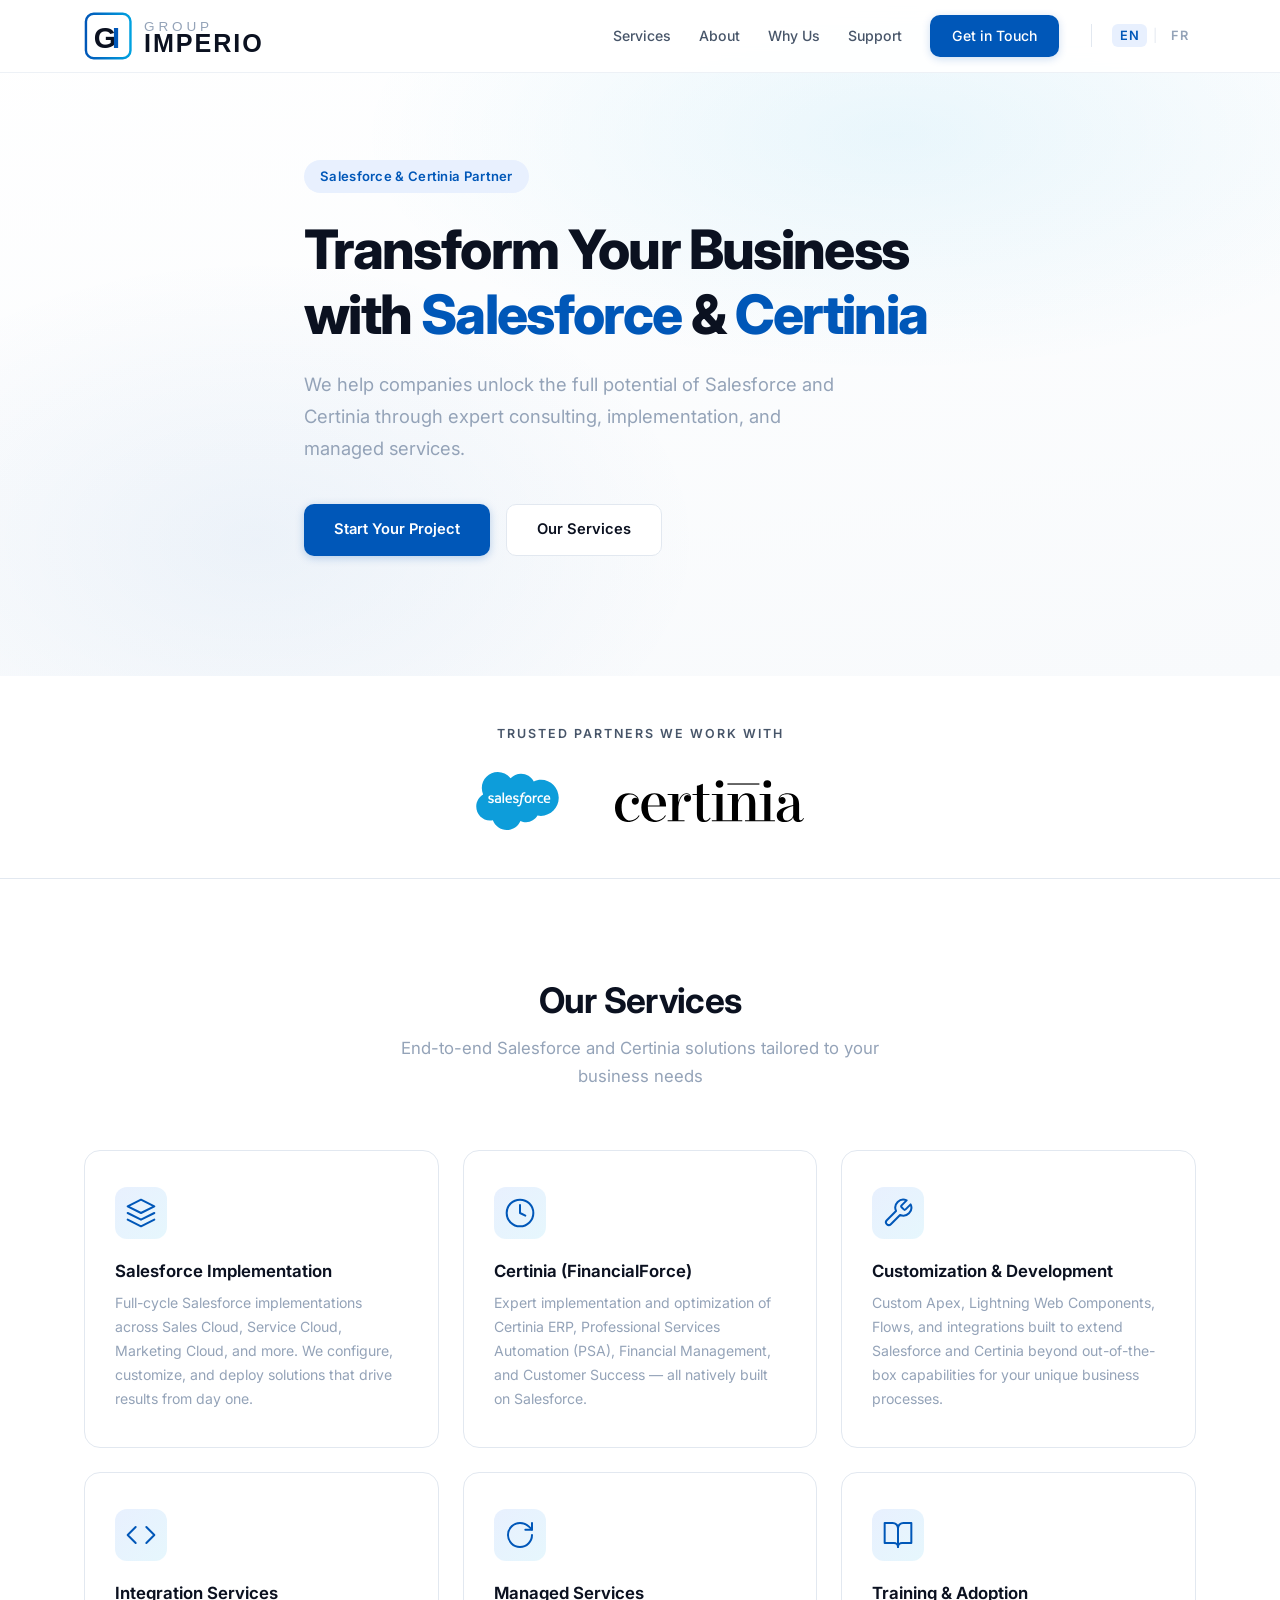
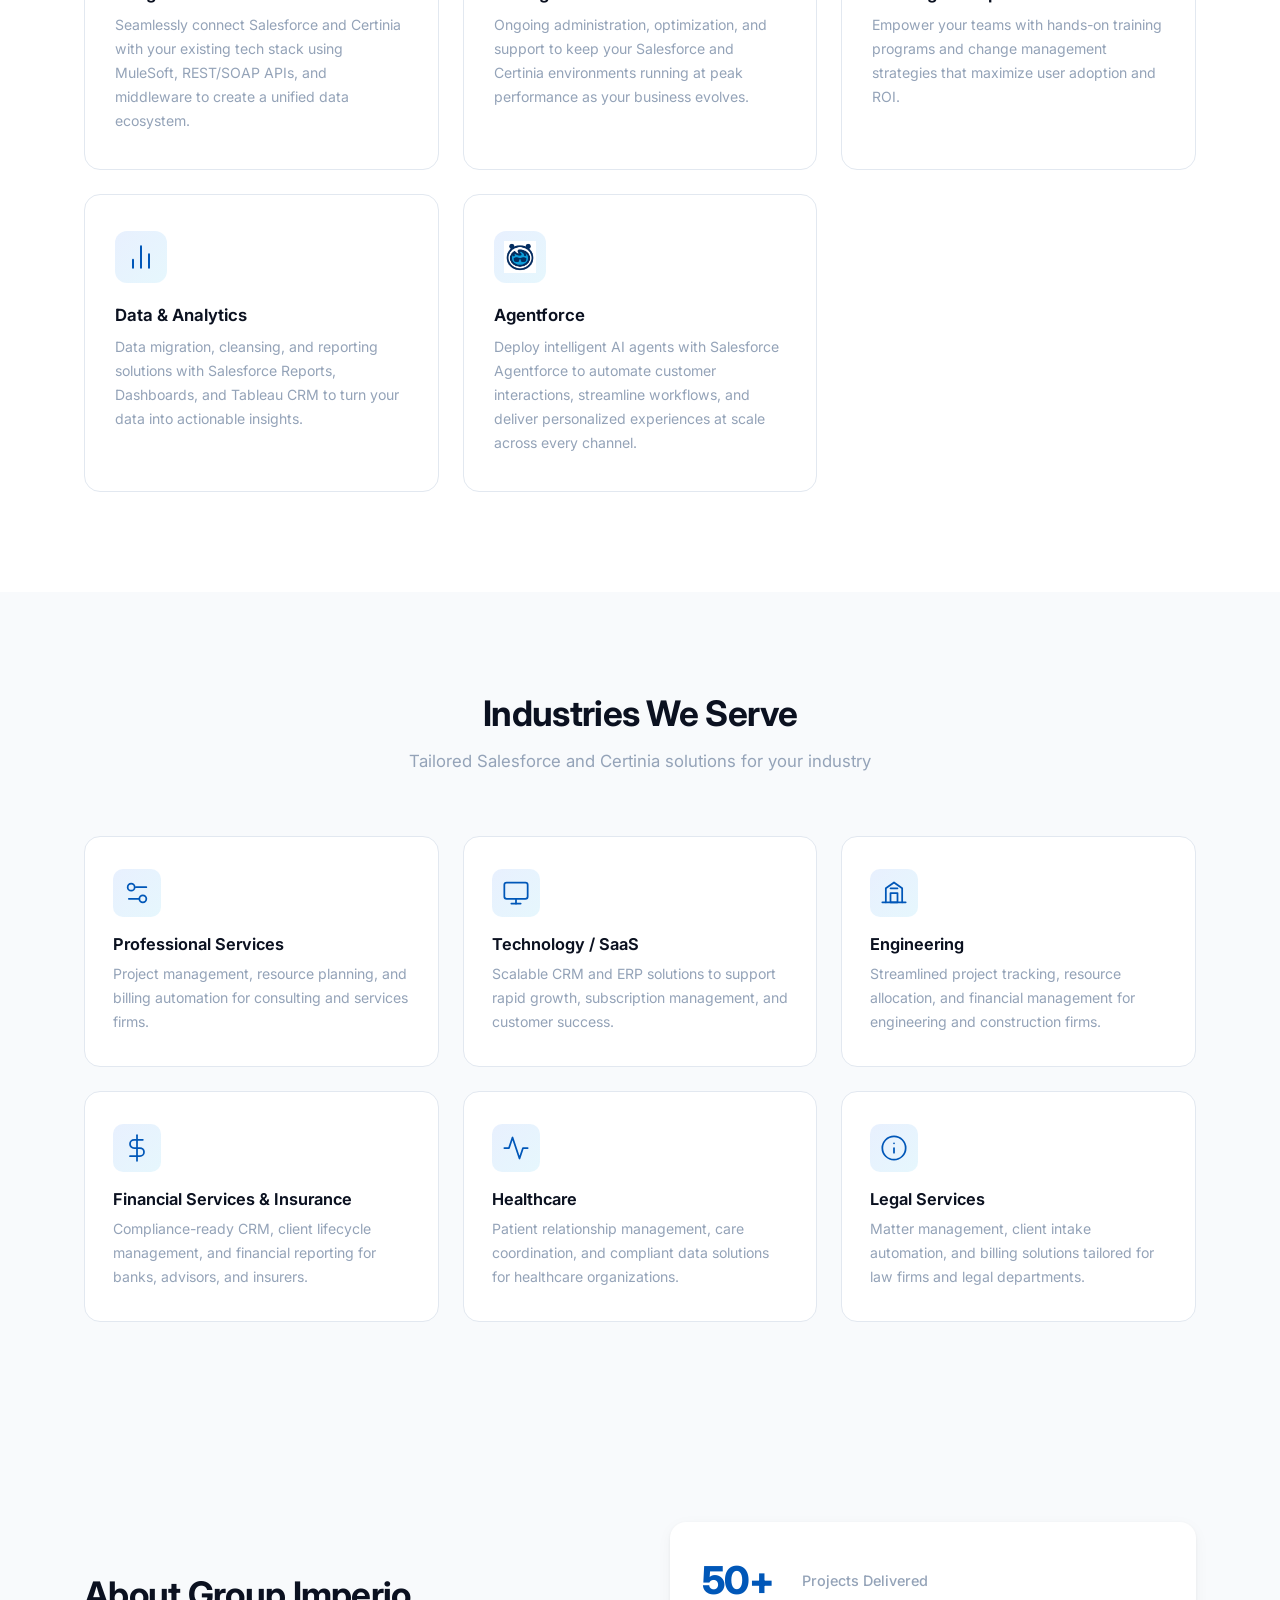
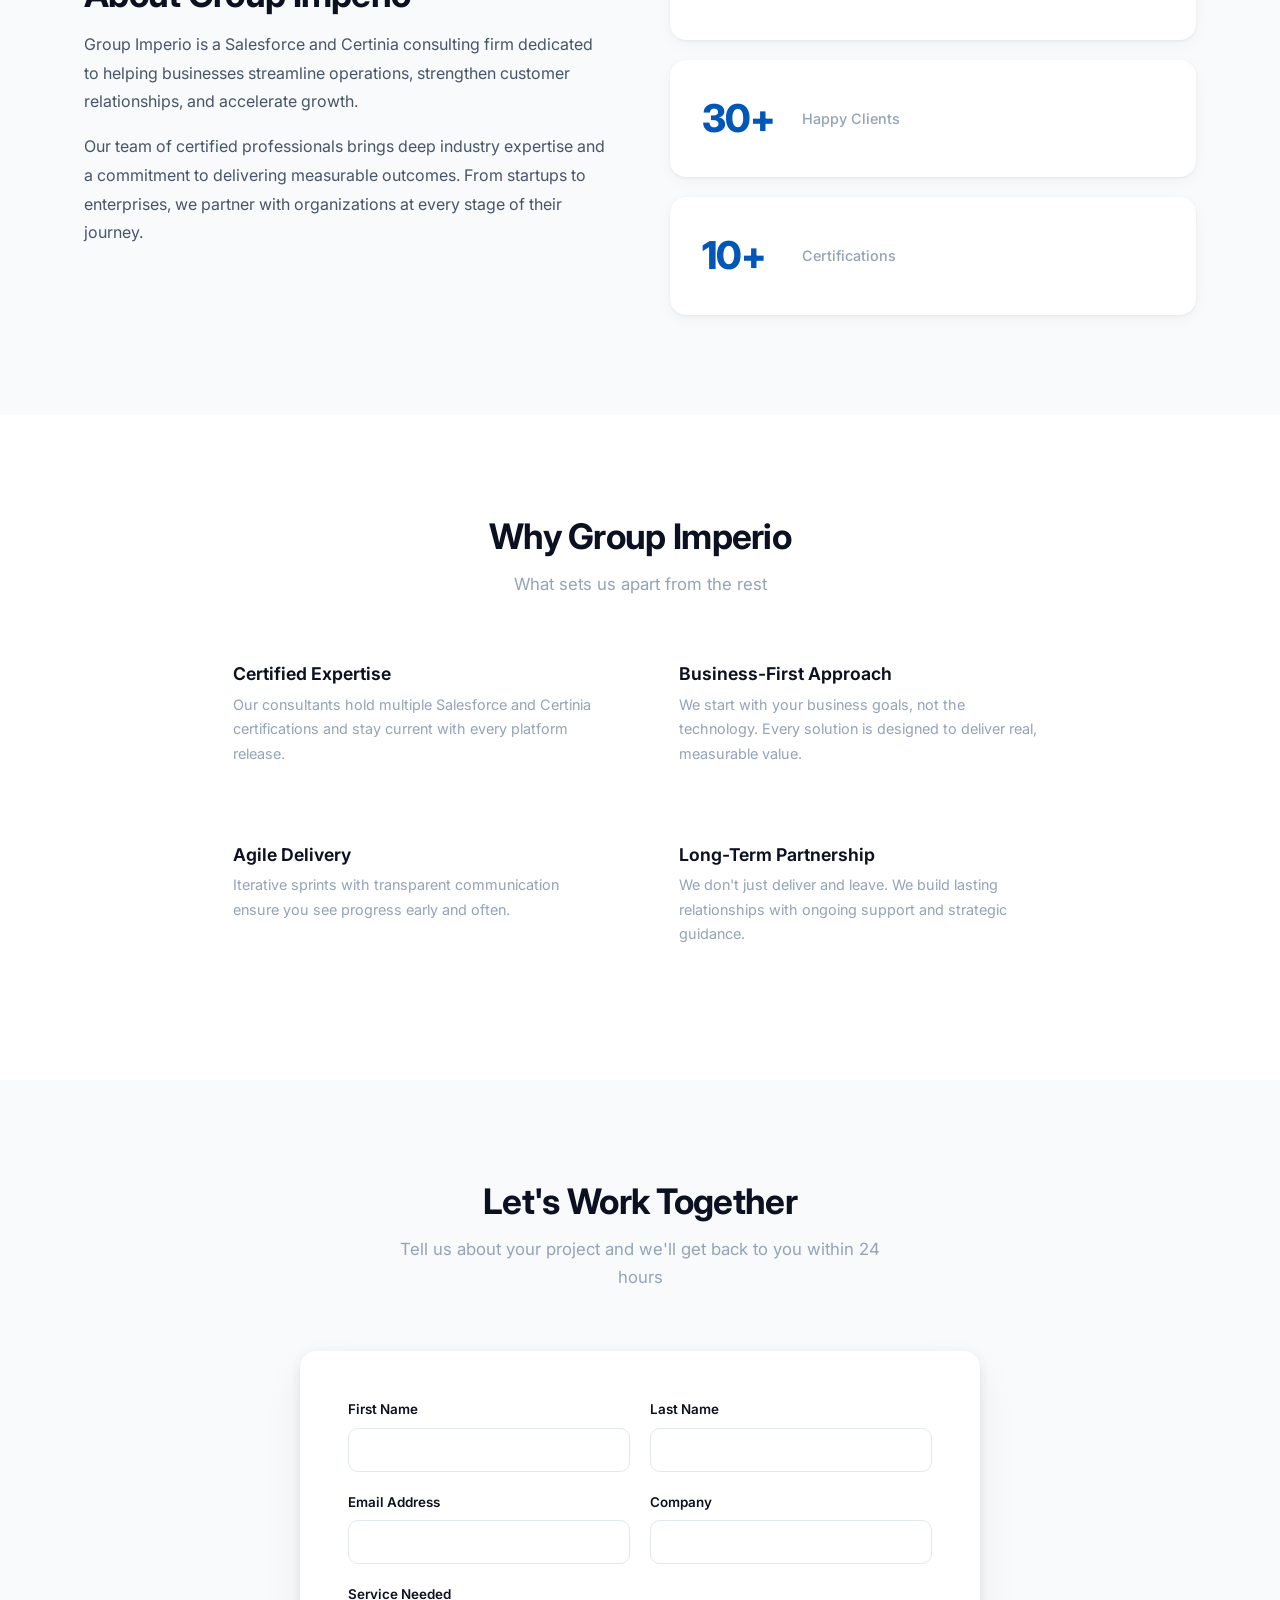
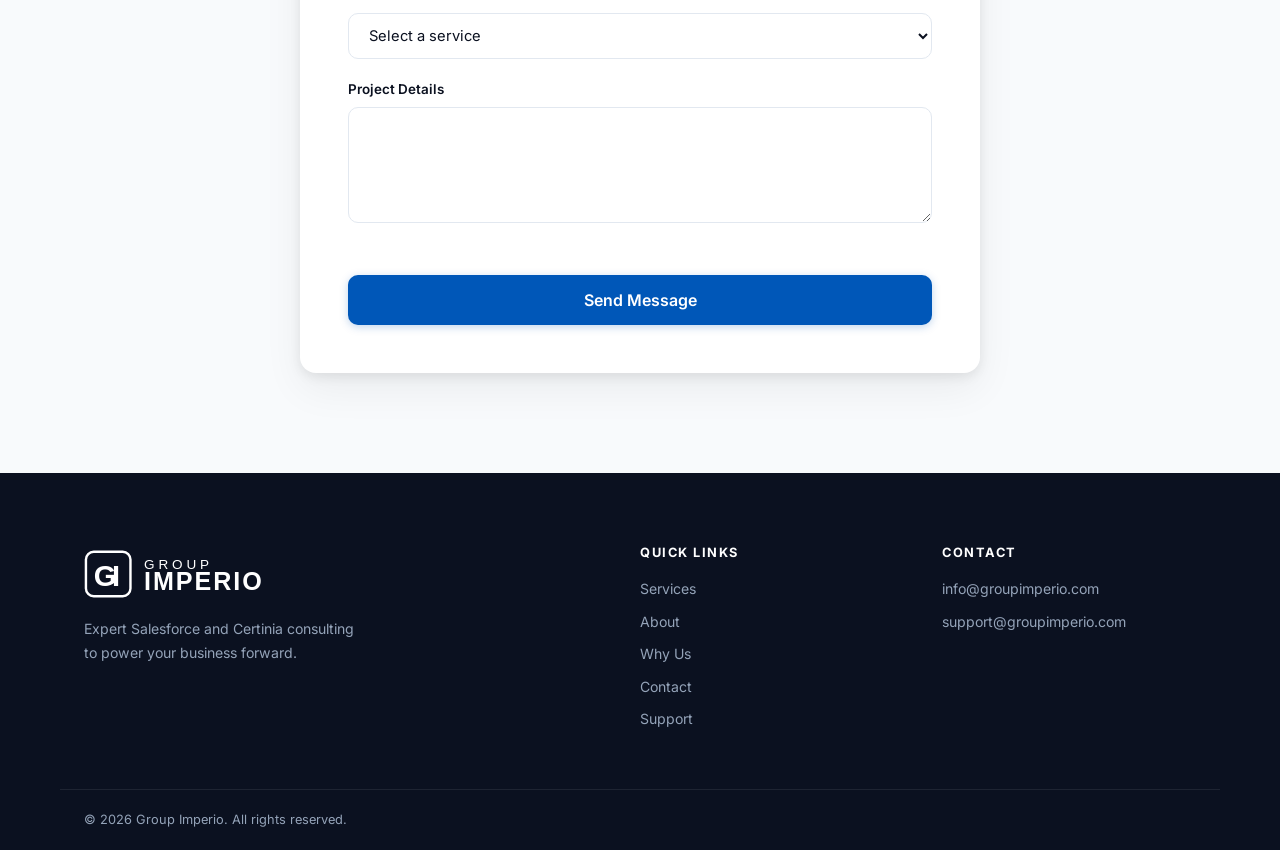
==== index.html @ 43b45130 "Remove www from retURL to fix redirect errors Co-Authored-By: Claude Opus 4.6 (1M context) <noreply@" ====
<!DOCTYPE html>
<html lang="en">
<head>
    <meta charset="UTF-8">
    <meta name="viewport" content="width=device-width, initial-scale=1.0">
    <title>Group Imperio | Salesforce & Certinia Consulting</title>
    <link rel="stylesheet" href="styles.css">
    <META HTTP-EQUIV="Content-type" CONTENT="text/html; charset=UTF-8">
    <script src="https://www.google.com/recaptcha/api.js"></script>
    <script>
        function timestamp() { var response = document.getElementById("g-recaptcha-response"); if (response == null || response.value.trim() == "") {var elems = JSON.parse(document.getElementsByName("captcha_settings")[0].value);elems["ts"] = JSON.stringify(new Date().getTime());document.getElementsByName("captcha_settings")[0].value = JSON.stringify(elems); } } setInterval(timestamp, 500);
    </script>
    <link rel="preconnect" href="https://fonts.googleapis.com">
    <link rel="preconnect" href="https://fonts.gstatic.com" crossorigin>
    <link href="https://fonts.googleapis.com/css2?family=Inter:wght@300;400;500;600;700;800&display=swap" rel="stylesheet">
</head>
<body>
    <nav class="navbar">
        <div class="container nav-container">
            <a href="#" class="logo">
                <img src="logo.svg" alt="Group Imperio" class="logo-img">
            </a>
            <button class="nav-toggle" aria-label="Toggle navigation">
                <span></span>
                <span></span>
                <span></span>
            </button>
            <ul class="nav-links">
                <li><a href="#services" data-en="Services" data-fr="Services">Services</a></li>
                <li><a href="#about" data-en="About" data-fr="&Agrave; propos">About</a></li>
                <li><a href="#why-us" data-en="Why Us" data-fr="Pourquoi nous">Why Us</a></li>
                <li><a href="support.html" data-en="Support" data-fr="Soutien">Support</a></li>
                <li><a href="#contact" class="btn btn-nav" data-en="Get in Touch" data-fr="Contactez-nous">Get in Touch</a></li>
                <li class="lang-switch">
                    <button class="lang-btn active" data-lang="en">EN</button>
                    <span class="lang-divider">|</span>
                    <button class="lang-btn" data-lang="fr">FR</button>
                </li>
            </ul>
        </div>
    </nav>

    <section class="hero">
        <div class="hero-bg"></div>
        <div class="container hero-content">
            <div class="hero-badge" data-en="Salesforce & Certinia Partner" data-fr="Partenaire Salesforce &amp; Certinia">Salesforce & Certinia Partner</div>
            <h1 data-en="Transform Your Business with <span class='highlight'>Salesforce</span> &amp; <span class='highlight'>Certinia</span>" data-fr="Transformez votre entreprise avec <span class='highlight'>Salesforce</span> &amp; <span class='highlight'>Certinia</span>">Transform Your Business with <span class="highlight">Salesforce</span> & <span class="highlight">Certinia</span></h1>
            <p class="hero-subtitle" data-en="We help companies unlock the full potential of Salesforce and Certinia through expert consulting, implementation, and managed services." data-fr="Nous aidons les entreprises &agrave; exploiter le plein potentiel de Salesforce et Certinia gr&acirc;ce &agrave; des services-conseils, d'implantation et de gestion experts.">We help companies unlock the full potential of Salesforce and Certinia through expert consulting, implementation, and managed services.</p>
            <div class="hero-actions">
                <a href="#contact" class="btn btn-primary" data-en="Start Your Project" data-fr="D&eacute;marrer votre projet">Start Your Project</a>
                <a href="#services" class="btn btn-outline" data-en="Our Services" data-fr="Nos services">Our Services</a>
            </div>
        </div>
    </section>

    <section class="trusted-by">
        <div class="container">
            <p class="trusted-label" data-en="Trusted Partners We Work With" data-fr="Partenaires de confiance avec lesquels nous travaillons">Trusted Partners We Work With</p>
            <div class="platform-logos">
                <div class="platform-logo">
                    <img src="img/salesforce-with-type-logo.svg" alt="Salesforce">
                </div>
                <div class="platform-logo">
                    <img src="img/certinia_logo.svg" alt="Certinia">
                </div>
            </div>
        </div>
    </section>

    <section id="services" class="services">
        <div class="container">
            <div class="section-header">
                <h2 class="section-title" data-en="Our Services" data-fr="Nos services">Our Services</h2>
                <p class="section-subtitle" data-en="End-to-end Salesforce and Certinia solutions tailored to your business needs" data-fr="Solutions Salesforce et Certinia de bout en bout adapt&eacute;es &agrave; vos besoins d'affaires">End-to-end Salesforce and Certinia solutions tailored to your business needs</p>
            </div>
            <div class="services-grid">
                <div class="service-card" data-aos>
                    <div class="service-icon">
                        <svg width="32" height="32" viewBox="0 0 24 24" fill="none" stroke="currentColor" stroke-width="1.5" stroke-linecap="round" stroke-linejoin="round">
                            <path d="M12 2L2 7l10 5 10-5-10-5z"/><path d="M2 17l10 5 10-5"/><path d="M2 12l10 5 10-5"/>
                        </svg>
                    </div>
                    <h3 data-en="Salesforce Implementation" data-fr="Implantation Salesforce">Salesforce Implementation</h3>
                    <p data-en="Full-cycle Salesforce implementations across Sales Cloud, Service Cloud, Marketing Cloud, and more. We configure, customize, and deploy solutions that drive results from day one." data-fr="Implantations Salesforce compl&egrave;tes incluant Sales Cloud, Service Cloud, Marketing Cloud et plus. Nous configurons, personnalisons et d&eacute;ployons des solutions qui g&eacute;n&egrave;rent des r&eacute;sultats d&egrave;s le premier jour.">Full-cycle Salesforce implementations across Sales Cloud, Service Cloud, Marketing Cloud, and more. We configure, customize, and deploy solutions that drive results from day one.</p>
                </div>
                <div class="service-card" data-aos>
                    <div class="service-icon">
                        <svg width="32" height="32" viewBox="0 0 24 24" fill="none" stroke="currentColor" stroke-width="1.5" stroke-linecap="round" stroke-linejoin="round">
                            <circle cx="12" cy="12" r="10"/><path d="M12 6v6l4 2"/>
                        </svg>
                    </div>
                    <h3 data-en="Certinia (FinancialForce)" data-fr="Certinia (FinancialForce)">Certinia (FinancialForce)</h3>
                    <p data-en="Expert implementation and optimization of Certinia ERP, Professional Services Automation (PSA), Financial Management, and Customer Success — all natively built on Salesforce." data-fr="Implantation et optimisation expertes de Certinia ERP, automatisation des services professionnels (PSA), gestion financi&egrave;re et succ&egrave;s client — le tout nativement sur Salesforce.">Expert implementation and optimization of Certinia ERP, Professional Services Automation (PSA), Financial Management, and Customer Success — all natively built on Salesforce.</p>
                </div>
                <div class="service-card" data-aos>
                    <div class="service-icon">
                        <svg width="32" height="32" viewBox="0 0 24 24" fill="none" stroke="currentColor" stroke-width="1.5" stroke-linecap="round" stroke-linejoin="round">
                            <path d="M14.7 6.3a1 1 0 0 0 0 1.4l1.6 1.6a1 1 0 0 0 1.4 0l3.77-3.77a6 6 0 0 1-7.94 7.94l-6.91 6.91a2.12 2.12 0 0 1-3-3l6.91-6.91a6 6 0 0 1 7.94-7.94l-3.76 3.76z"/>
                        </svg>
                    </div>
                    <h3 data-en="Customization & Development" data-fr="Personnalisation et d&eacute;veloppement">Customization & Development</h3>
                    <p data-en="Custom Apex, Lightning Web Components, Flows, and integrations built to extend Salesforce and Certinia beyond out-of-the-box capabilities for your unique business processes." data-fr="Apex personnalis&eacute;, composants Lightning Web, Flows et int&eacute;grations con&ccedil;us pour &eacute;tendre Salesforce et Certinia au-del&agrave; des fonctionnalit&eacute;s standard pour vos processus d'affaires uniques.">Custom Apex, Lightning Web Components, Flows, and integrations built to extend Salesforce and Certinia beyond out-of-the-box capabilities for your unique business processes.</p>
                </div>
                <div class="service-card" data-aos>
                    <div class="service-icon">
                        <svg width="32" height="32" viewBox="0 0 24 24" fill="none" stroke="currentColor" stroke-width="1.5" stroke-linecap="round" stroke-linejoin="round">
                            <polyline points="16 18 22 12 16 6"/><polyline points="8 6 2 12 8 18"/>
                        </svg>
                    </div>
                    <h3 data-en="Integration Services" data-fr="Services d'int&eacute;gration">Integration Services</h3>
                    <p data-en="Seamlessly connect Salesforce and Certinia with your existing tech stack using MuleSoft, REST/SOAP APIs, and middleware to create a unified data ecosystem." data-fr="Connectez Salesforce et Certinia &agrave; votre pile technologique existante en utilisant MuleSoft, API REST/SOAP et middleware pour cr&eacute;er un &eacute;cosyst&egrave;me de donn&eacute;es unifi&eacute;.">Seamlessly connect Salesforce and Certinia with your existing tech stack using MuleSoft, REST/SOAP APIs, and middleware to create a unified data ecosystem.</p>
                </div>
                <div class="service-card" data-aos>
                    <div class="service-icon">
                        <svg width="32" height="32" viewBox="0 0 24 24" fill="none" stroke="currentColor" stroke-width="1.5" stroke-linecap="round" stroke-linejoin="round">
                            <path d="M21 12a9 9 0 1 1-9-9c2.52 0 4.93 1 6.74 2.74L21 8"/><path d="M21 3v5h-5"/>
                        </svg>
                    </div>
                    <h3 data-en="Managed Services" data-fr="Services g&eacute;r&eacute;s">Managed Services</h3>
                    <p data-en="Ongoing administration, optimization, and support to keep your Salesforce and Certinia environments running at peak performance as your business evolves." data-fr="Administration, optimisation et soutien continus pour maintenir vos environnements Salesforce et Certinia &agrave; un rendement optimal &agrave; mesure que votre entreprise &eacute;volue.">Ongoing administration, optimization, and support to keep your Salesforce and Certinia environments running at peak performance as your business evolves.</p>
                </div>
                <div class="service-card" data-aos>
                    <div class="service-icon">
                        <svg width="32" height="32" viewBox="0 0 24 24" fill="none" stroke="currentColor" stroke-width="1.5" stroke-linecap="round" stroke-linejoin="round">
                            <path d="M2 3h6a4 4 0 0 1 4 4v14a3 3 0 0 0-3-3H2z"/><path d="M22 3h-6a4 4 0 0 0-4 4v14a3 3 0 0 1 3-3h7z"/>
                        </svg>
                    </div>
                    <h3 data-en="Training & Adoption" data-fr="Formation et adoption">Training & Adoption</h3>
                    <p data-en="Empower your teams with hands-on training programs and change management strategies that maximize user adoption and ROI." data-fr="Donnez &agrave; vos &eacute;quipes les moyens de r&eacute;ussir gr&acirc;ce &agrave; des programmes de formation pratiques et des strat&eacute;gies de gestion du changement qui maximisent l'adoption et le retour sur investissement.">Empower your teams with hands-on training programs and change management strategies that maximize user adoption and ROI.</p>
                </div>
                <div class="service-card" data-aos>
                    <div class="service-icon">
                        <svg width="32" height="32" viewBox="0 0 24 24" fill="none" stroke="currentColor" stroke-width="1.5" stroke-linecap="round" stroke-linejoin="round">
                            <line x1="18" y1="20" x2="18" y2="10"/><line x1="12" y1="20" x2="12" y2="4"/><line x1="6" y1="20" x2="6" y2="14"/>
                        </svg>
                    </div>
                    <h3 data-en="Data & Analytics" data-fr="Donn&eacute;es et analytique">Data & Analytics</h3>
                    <p data-en="Data migration, cleansing, and reporting solutions with Salesforce Reports, Dashboards, and Tableau CRM to turn your data into actionable insights." data-fr="Solutions de migration, nettoyage et rapports de donn&eacute;es avec les rapports Salesforce, tableaux de bord et Tableau CRM pour transformer vos donn&eacute;es en informations exploitables.">Data migration, cleansing, and reporting solutions with Salesforce Reports, Dashboards, and Tableau CRM to turn your data into actionable insights.</p>
                </div>
                <div class="service-card" data-aos>
                    <div class="service-icon service-icon-ai">
                        <img src="img/agentforce_logo.png" alt="Agentforce" class="service-logo-img">
                    </div>
                    <h3 data-en="Agentforce" data-fr="Agentforce">Agentforce</h3>
                    <p data-en="Deploy intelligent AI agents with Salesforce Agentforce to automate customer interactions, streamline workflows, and deliver personalized experiences at scale across every channel." data-fr="D&eacute;ployez des agents IA intelligents avec Salesforce Agentforce pour automatiser les interactions client, rationaliser les flux de travail et offrir des exp&eacute;riences personnalis&eacute;es &agrave; grande &eacute;chelle sur tous les canaux.">Deploy intelligent AI agents with Salesforce Agentforce to automate customer interactions, streamline workflows, and deliver personalized experiences at scale across every channel.</p>
                </div>
            </div>
        </div>
    </section>

    <section id="industries" class="industries">
        <div class="container">
            <div class="section-header">
                <h2 class="section-title" data-en="Industries We Serve" data-fr="Industries que nous desservons">Industries We Serve</h2>
                <p class="section-subtitle" data-en="Tailored Salesforce and Certinia solutions for your industry" data-fr="Des solutions Salesforce et Certinia adapt&eacute;es &agrave; votre industrie">Tailored Salesforce and Certinia solutions for your industry</p>
            </div>
            <div class="industries-grid">
                <div class="industry-card" data-aos>
                    <div class="industry-icon">
                        <svg width="28" height="28" viewBox="0 0 24 24" fill="none" stroke="currentColor" stroke-width="1.5" stroke-linecap="round" stroke-linejoin="round">
                            <path d="M20 7h-9"/><path d="M14 17H5"/><circle cx="17" cy="17" r="3"/><circle cx="7" cy="7" r="3"/>
                        </svg>
                    </div>
                    <h3 data-en="Professional Services" data-fr="Services professionnels">Professional Services</h3>
                    <p data-en="Project management, resource planning, and billing automation for consulting and services firms." data-fr="Gestion de projets, planification des ressources et automatisation de la facturation pour les cabinets de conseil et de services.">Project management, resource planning, and billing automation for consulting and services firms.</p>
                </div>
                <div class="industry-card" data-aos>
                    <div class="industry-icon">
                        <svg width="28" height="28" viewBox="0 0 24 24" fill="none" stroke="currentColor" stroke-width="1.5" stroke-linecap="round" stroke-linejoin="round">
                            <rect x="2" y="3" width="20" height="14" rx="2"/><line x1="8" y1="21" x2="16" y2="21"/><line x1="12" y1="17" x2="12" y2="21"/>
                        </svg>
                    </div>
                    <h3 data-en="Technology / SaaS" data-fr="Technologie / SaaS">Technology / SaaS</h3>
                    <p data-en="Scalable CRM and ERP solutions to support rapid growth, subscription management, and customer success." data-fr="Solutions CRM et ERP &eacute;volutives pour soutenir la croissance rapide, la gestion des abonnements et le succ&egrave;s client.">Scalable CRM and ERP solutions to support rapid growth, subscription management, and customer success.</p>
                </div>
                <div class="industry-card" data-aos>
                    <div class="industry-icon">
                        <svg width="28" height="28" viewBox="0 0 24 24" fill="none" stroke="currentColor" stroke-width="1.5" stroke-linecap="round" stroke-linejoin="round">
                            <path d="M2 20h20"/><path d="M5 20V8l7-5 7 5v12"/><rect x="9" y="12" width="6" height="8"/><line x1="9" y1="8" x2="15" y2="8"/>
                        </svg>
                    </div>
                    <h3 data-en="Engineering" data-fr="Ing&eacute;nierie">Engineering</h3>
                    <p data-en="Streamlined project tracking, resource allocation, and financial management for engineering and construction firms." data-fr="Suivi de projets, allocation des ressources et gestion financi&egrave;re simplifi&eacute;s pour les firmes d'ing&eacute;nierie et de construction.">Streamlined project tracking, resource allocation, and financial management for engineering and construction firms.</p>
                </div>
                <div class="industry-card" data-aos>
                    <div class="industry-icon">
                        <svg width="28" height="28" viewBox="0 0 24 24" fill="none" stroke="currentColor" stroke-width="1.5" stroke-linecap="round" stroke-linejoin="round">
                            <line x1="12" y1="1" x2="12" y2="23"/><path d="M17 5H9.5a3.5 3.5 0 0 0 0 7h5a3.5 3.5 0 0 1 0 7H6"/>
                        </svg>
                    </div>
                    <h3 data-en="Financial Services & Insurance" data-fr="Services financiers et assurance">Financial Services & Insurance</h3>
                    <p data-en="Compliance-ready CRM, client lifecycle management, and financial reporting for banks, advisors, and insurers." data-fr="CRM conforme, gestion du cycle de vie client et rapports financiers pour les banques, conseillers et assureurs.">Compliance-ready CRM, client lifecycle management, and financial reporting for banks, advisors, and insurers.</p>
                </div>
                <div class="industry-card" data-aos>
                    <div class="industry-icon">
                        <svg width="28" height="28" viewBox="0 0 24 24" fill="none" stroke="currentColor" stroke-width="1.5" stroke-linecap="round" stroke-linejoin="round">
                            <path d="M22 12h-4l-3 9L9 3l-3 9H2"/>
                        </svg>
                    </div>
                    <h3 data-en="Healthcare" data-fr="Sant&eacute;">Healthcare</h3>
                    <p data-en="Patient relationship management, care coordination, and compliant data solutions for healthcare organizations." data-fr="Gestion des relations patients, coordination des soins et solutions de donn&eacute;es conformes pour les organisations de sant&eacute;.">Patient relationship management, care coordination, and compliant data solutions for healthcare organizations.</p>
                </div>
                <div class="industry-card" data-aos>
                    <div class="industry-icon">
                        <svg width="28" height="28" viewBox="0 0 24 24" fill="none" stroke="currentColor" stroke-width="1.5" stroke-linecap="round" stroke-linejoin="round">
                            <circle cx="12" cy="12" r="10"/><path d="M12 16v-4"/><path d="M12 8h.01"/>
                        </svg>
                    </div>
                    <h3 data-en="Legal Services" data-fr="Services juridiques">Legal Services</h3>
                    <p data-en="Matter management, client intake automation, and billing solutions tailored for law firms and legal departments." data-fr="Gestion des dossiers, automatisation de l'accueil des clients et solutions de facturation adapt&eacute;es aux cabinets d'avocats et d&eacute;partements juridiques.">Matter management, client intake automation, and billing solutions tailored for law firms and legal departments.</p>
                </div>
            </div>
        </div>
    </section>

    <section id="about" class="about">
        <div class="container">
            <div class="about-layout">
                <div class="about-content">
                    <h2 class="section-title" data-en="About Group Imperio" data-fr="&Agrave; propos de Group Imperio">About Group Imperio</h2>
                    <p data-en="Group Imperio is a Salesforce and Certinia consulting firm dedicated to helping businesses streamline operations, strengthen customer relationships, and accelerate growth." data-fr="Group Imperio est un cabinet de conseil Salesforce et Certinia d&eacute;di&eacute; &agrave; aider les entreprises &agrave; rationaliser leurs op&eacute;rations, renforcer les relations clients et acc&eacute;l&eacute;rer la croissance.">Group Imperio is a Salesforce and Certinia consulting firm dedicated to helping businesses streamline operations, strengthen customer relationships, and accelerate growth.</p>
                    <p data-en="Our team of certified professionals brings deep industry expertise and a commitment to delivering measurable outcomes. From startups to enterprises, we partner with organizations at every stage of their journey." data-fr="Notre &eacute;quipe de professionnels certifi&eacute;s apporte une expertise approfondie et un engagement &agrave; fournir des r&eacute;sultats mesurables. Des startups aux grandes entreprises, nous accompagnons les organisations &agrave; chaque &eacute;tape de leur parcours.">Our team of certified professionals brings deep industry expertise and a commitment to delivering measurable outcomes. From startups to enterprises, we partner with organizations at every stage of their journey.</p>
                </div>
                <div class="about-stats">
                    <div class="stat-card">
                        <span class="stat-number">50+</span>
                        <span class="stat-label" data-en="Projects Delivered" data-fr="Projets livr&eacute;s">Projects Delivered</span>
                    </div>
                    <div class="stat-card">
                        <span class="stat-number">30+</span>
                        <span class="stat-label" data-en="Happy Clients" data-fr="Clients satisfaits">Happy Clients</span>
                    </div>
                    <div class="stat-card">
                        <span class="stat-number">10+</span>
                        <span class="stat-label" data-en="Certifications" data-fr="Certifications">Certifications</span>
                    </div>
                </div>
            </div>
        </div>
    </section>

    <section id="why-us" class="why-us">
        <div class="container">
            <div class="section-header">
                <h2 class="section-title" data-en="Why Group Imperio" data-fr="Pourquoi Group Imperio">Why Group Imperio</h2>
                <p class="section-subtitle" data-en="What sets us apart from the rest" data-fr="Ce qui nous distingue des autres">What sets us apart from the rest</p>
            </div>
            <div class="features-grid">
                <div class="feature" data-aos>

                    <h3 data-en="Certified Expertise" data-fr="Expertise certifi&eacute;e">Certified Expertise</h3>
                    <p data-en="Our consultants hold multiple Salesforce and Certinia certifications and stay current with every platform release." data-fr="Nos consultants d&eacute;tiennent plusieurs certifications Salesforce et Certinia et restent &agrave; jour avec chaque nouvelle version.">Our consultants hold multiple Salesforce and Certinia certifications and stay current with every platform release.</p>
                </div>
                <div class="feature" data-aos>

                    <h3 data-en="Business-First Approach" data-fr="Approche ax&eacute;e sur les affaires">Business-First Approach</h3>
                    <p data-en="We start with your business goals, not the technology. Every solution is designed to deliver real, measurable value." data-fr="Nous commen&ccedil;ons par vos objectifs d'affaires, pas la technologie. Chaque solution est con&ccedil;ue pour offrir une valeur r&eacute;elle et mesurable.">We start with your business goals, not the technology. Every solution is designed to deliver real, measurable value.</p>
                </div>
                <div class="feature" data-aos>

                    <h3 data-en="Agile Delivery" data-fr="Livraison agile">Agile Delivery</h3>
                    <p data-en="Iterative sprints with transparent communication ensure you see progress early and often." data-fr="Des sprints it&eacute;ratifs avec une communication transparente vous permettent de voir les progr&egrave;s rapidement et souvent.">Iterative sprints with transparent communication ensure you see progress early and often.</p>
                </div>
                <div class="feature" data-aos>

                    <h3 data-en="Long-Term Partnership" data-fr="Partenariat &agrave; long terme">Long-Term Partnership</h3>
                    <p data-en="We don't just deliver and leave. We build lasting relationships with ongoing support and strategic guidance." data-fr="Nous ne faisons pas que livrer et partir. Nous b&acirc;tissons des relations durables avec un soutien continu et des conseils strat&eacute;giques.">We don't just deliver and leave. We build lasting relationships with ongoing support and strategic guidance.</p>
                </div>
            </div>
        </div>
    </section>

    <section id="contact" class="contact">
        <div class="container">
            <div class="section-header">
                <h2 class="section-title" data-en="Let's Work Together" data-fr="Travaillons ensemble">Let's Work Together</h2>
                <p class="section-subtitle" data-en="Tell us about your project and we'll get back to you within 24 hours" data-fr="Parlez-nous de votre projet et nous vous r&eacute;pondrons dans les 24 heures">Tell us about your project and we'll get back to you within 24 hours</p>
            </div>
            <form class="contact-form" action="https://webto.salesforce.com/servlet/servlet.WebToLead?encoding=UTF-8&orgId=00Dau000009foeo" method="POST">
                <input type="hidden" name="captcha_settings" value='{"keyname":"GroupImperio","fallback":"true","orgId":"00Dau000009foeo","ts":""}'>
                <input type="hidden" name="oid" value="00Dau000009foeo">
                <input type="hidden" name="retURL" value="https://groupimperio.com/thankyou">
                <div class="form-row">
                    <div class="form-group">
                        <label for="first_name" data-en="First Name" data-fr="Pr&eacute;nom">First Name</label>
                        <input type="text" id="first_name" maxlength="40" name="first_name" required>
                    </div>
                    <div class="form-group">
                        <label for="last_name" data-en="Last Name" data-fr="Nom de famille">Last Name</label>
                        <input type="text" id="last_name" maxlength="80" name="last_name" required>
                    </div>
                </div>
                <div class="form-row">
                    <div class="form-group">
                        <label for="email" data-en="Email Address" data-fr="Adresse courriel">Email Address</label>
                        <input type="email" id="email" maxlength="80" name="email" required>
                    </div>
                    <div class="form-group">
                        <label for="company" data-en="Company" data-fr="Entreprise">Company</label>
                        <input type="text" id="company" maxlength="40" name="company">
                    </div>
                </div>
                <div class="form-row">
                    <div class="form-group full-width">
                        <label for="00Nau000008blo9" data-en="Service Needed" data-fr="Service requis">Service Needed</label>
                        <select id="00Nau000008blo9" name="00Nau000008blo9" title="Service Needed">
                            <option value="" data-en="Select a service" data-fr="S&eacute;lectionnez un service">Select a service</option>
                            <option value="Implementation">Implementation</option>
                            <option value="Certinia">Certinia (FinancialForce)</option>
                            <option value="Customization &amp; Development">Customization &amp; Development</option>
                            <option value="Integration Services">Integration Services</option>
                            <option value="Managed Services">Managed Services</option>
                            <option value="Training &amp; Adoption">Training &amp; Adoption</option>
                            <option value="Data &amp; Analytics">Data &amp; Analytics</option>
                            <option value="Agentforce">Agentforce</option>
                        </select>
                    </div>
                </div>
                <div class="form-group">
                    <label for="description" data-en="Project Details" data-fr="D&eacute;tails du projet">Project Details</label>
                    <textarea id="description" name="description" rows="5" required></textarea>
                </div>
                <div class="form-group recaptcha-group">
                    <div class="g-recaptcha" data-sitekey="6Lec4owsAAAAAOgRxhhQzPLAhImwfrniWws-cDaA"></div>
                </div>
                <button type="submit" class="btn btn-primary btn-full" data-en="Send Message" data-fr="Envoyer le message">Send Message</button>
            </form>
        </div>
    </section>

    <footer class="footer">
        <div class="container footer-content">
            <div class="footer-brand">
                <a href="#" class="logo">
                    <img src="logo.svg" alt="Group Imperio" class="logo-img logo-img-footer">
                </a>
                <p data-en="Expert Salesforce and Certinia consulting to power your business forward." data-fr="Services-conseils experts Salesforce et Certinia pour propulser votre entreprise.">Expert Salesforce and Certinia consulting to power your business forward.</p>
            </div>
            <div class="footer-links">
                <h4 data-en="Quick Links" data-fr="Liens rapides">Quick Links</h4>
                <ul>
                    <li><a href="#services" data-en="Services" data-fr="Services">Services</a></li>
                    <li><a href="#about" data-en="About" data-fr="&Agrave; propos">About</a></li>
                    <li><a href="#why-us" data-en="Why Us" data-fr="Pourquoi nous">Why Us</a></li>
                    <li><a href="#contact" data-en="Contact" data-fr="Contact">Contact</a></li>
                    <li><a href="support.html" data-en="Support" data-fr="Soutien">Support</a></li>
                </ul>
            </div>
            <div class="footer-contact">
                <h4>Contact</h4>
                <ul>
                    <li><a href="mailto:info@groupimperio.com">info@groupimperio.com</a></li>
                    <li><a href="mailto:support@groupimperio.com">support@groupimperio.com</a></li>
                </ul>
            </div>
        </div>
        <div class="container footer-bottom">
            <p>&copy; 2026 Group Imperio. All rights reserved.</p>
        </div>
    </footer>

    <script src="script.js"></script>
    <script type="text/javascript">window.$crisp=[];window.CRISP_WEBSITE_ID="f2834709-5a09-4df9-8c23-a9838bc8cb41";(function(){d=document;s=d.createElement("script");s.src="https://client.crisp.chat/l.js";s.async=1;d.getElementsByTagName("head")[0].appendChild(s);})();</script>
</body>
</html>
---- styles.css ----
/* ===== Reset & Base ===== */
*, *::before, *::after {
    margin: 0;
    padding: 0;
    box-sizing: border-box;
}

:root {
    --primary: #0057B8;
    --primary-dark: #003D82;
    --primary-light: #E8F0FE;
    --primary-glow: rgba(0, 87, 184, 0.12);
    --accent: #00A1E0;
    --accent-light: #E6F7FD;
    --dark: #0B1120;
    --gray-900: #1A2332;
    --gray-700: #475569;
    --gray-500: #94A3B8;
    --gray-300: #E2E8F0;
    --gray-100: #F8FAFC;
    --white: #FFFFFF;
    --radius: 10px;
    --radius-lg: 16px;
    --shadow-sm: 0 1px 2px rgba(0,0,0,0.04);
    --shadow: 0 1px 3px rgba(0,0,0,0.06), 0 4px 16px rgba(0,0,0,0.04);
    --shadow-lg: 0 4px 12px rgba(0,0,0,0.08), 0 16px 40px rgba(0,0,0,0.06);
    --shadow-xl: 0 8px 24px rgba(0,0,0,0.1), 0 24px 60px rgba(0,0,0,0.08);
    --transition: 0.3s cubic-bezier(0.4, 0, 0.2, 1);
}

html {
    scroll-behavior: smooth;
}

body {
    font-family: 'Inter', -apple-system, BlinkMacSystemFont, sans-serif;
    color: var(--gray-700);
    line-height: 1.6;
    background: var(--white);
    overflow-x: hidden;
}

.container {
    max-width: 1160px;
    margin: 0 auto;
    padding: 0 24px;
}

h1, h2, h3, h4 {
    color: var(--dark);
    line-height: 1.2;
}

a {
    text-decoration: none;
    color: inherit;
}

/* ===== Animations ===== */
@keyframes fadeInUp {
    from {
        opacity: 0;
        transform: translateY(24px);
    }
    to {
        opacity: 1;
        transform: translateY(0);
    }
}

@keyframes fadeIn {
    from { opacity: 0; }
    to { opacity: 1; }
}

[data-aos] {
    opacity: 0;
    transform: translateY(24px);
    transition: opacity 0.6s ease, transform 0.6s ease;
}

[data-aos].visible {
    opacity: 1;
    transform: translateY(0);
}

/* ===== Navbar ===== */
.navbar {
    position: fixed;
    top: 0;
    left: 0;
    right: 0;
    z-index: 1000;
    background: rgba(255, 255, 255, 0.92);
    backdrop-filter: blur(20px);
    -webkit-backdrop-filter: blur(20px);
    border-bottom: 1px solid rgba(226, 232, 240, 0.6);
    transition: box-shadow var(--transition);
}

.navbar.scrolled {
    box-shadow: 0 1px 12px rgba(0, 0, 0, 0.06);
}

.nav-container {
    display: flex;
    align-items: center;
    justify-content: space-between;
    height: 72px;
}

.logo {
    display: flex;
    align-items: center;
}

.logo-img {
    height: 58px;
    width: auto;
}

.logo-img-footer {
    filter: brightness(0) invert(1);
}

.nav-links {
    display: flex;
    align-items: center;
    gap: 28px;
    list-style: none;
}

.nav-links a {
    font-size: 0.88rem;
    font-weight: 500;
    color: var(--gray-700);
    transition: color var(--transition);
    position: relative;
}

.nav-links a:not(.btn)::after {
    content: '';
    position: absolute;
    bottom: -4px;
    left: 0;
    width: 0;
    height: 2px;
    background: var(--primary);
    transition: width var(--transition);
    border-radius: 1px;
}

.nav-links a:not(.btn):hover::after {
    width: 100%;
}

.nav-links a:hover {
    color: var(--primary);
}

/* Language Switcher */
.lang-switch {
    display: flex;
    align-items: center;
    gap: 6px;
    margin-left: 4px;
    padding-left: 20px;
    border-left: 1px solid var(--gray-300);
}

.lang-btn {
    background: none;
    border: none;
    font-family: inherit;
    font-size: 0.8rem;
    font-weight: 600;
    color: var(--gray-500);
    cursor: pointer;
    padding: 4px 8px;
    border-radius: 6px;
    transition: all var(--transition);
    letter-spacing: 0.5px;
}

.lang-btn.active {
    color: var(--primary);
    background: var(--primary-light);
}

.lang-btn:hover:not(.active) {
    color: var(--dark);
}

.lang-divider {
    color: var(--gray-300);
    font-size: 0.8rem;
}

.nav-toggle {
    display: none;
    flex-direction: column;
    gap: 5px;
    background: none;
    border: none;
    cursor: pointer;
    padding: 4px;
}

.nav-toggle span {
    width: 22px;
    height: 2px;
    background: var(--dark);
    border-radius: 2px;
    transition: var(--transition);
}

/* ===== Buttons ===== */
.btn {
    display: inline-flex;
    align-items: center;
    justify-content: center;
    padding: 13px 30px;
    border-radius: var(--radius);
    font-size: 0.92rem;
    font-weight: 600;
    cursor: pointer;
    transition: all var(--transition);
    border: none;
    font-family: inherit;
    gap: 8px;
}

.btn-primary {
    background: var(--primary);
    color: var(--white);
    box-shadow: 0 2px 8px rgba(0, 87, 184, 0.25);
}

.btn-primary:hover {
    background: var(--primary-dark);
    transform: translateY(-2px);
    box-shadow: 0 4px 16px rgba(0, 87, 184, 0.35);
}

.btn-outline {
    border: 1.5px solid var(--gray-300);
    color: var(--dark);
    background: var(--white);
}

.btn-outline:hover {
    border-color: var(--primary);
    color: var(--primary);
    background: var(--primary-light);
}

.btn-nav {
    background: var(--primary);
    color: var(--white) !important;
    padding: 10px 22px;
    border-radius: var(--radius);
    box-shadow: 0 2px 8px rgba(0, 87, 184, 0.2);
}

.btn-nav::after {
    display: none !important;
}

.btn-nav:hover {
    background: var(--primary-dark);
    transform: translateY(-1px);
}

.btn-full {
    width: 100%;
    padding: 15px;
    font-size: 1rem;
}

/* ===== Hero ===== */
.hero {
    position: relative;
    padding: 160px 0 120px;
    overflow: hidden;
}

.hero-bg {
    position: absolute;
    inset: 0;
    background:
        radial-gradient(ellipse 60% 50% at 70% 20%, rgba(0, 161, 224, 0.08) 0%, transparent 70%),
        radial-gradient(ellipse 50% 60% at 20% 80%, rgba(0, 87, 184, 0.06) 0%, transparent 70%),
        linear-gradient(170deg, var(--white) 0%, var(--gray-100) 100%);
    z-index: 0;
}

.hero-content {
    position: relative;
    z-index: 1;
    max-width: 720px;
}

.hero-badge {
    display: inline-block;
    padding: 6px 16px;
    background: var(--primary-light);
    color: var(--primary);
    font-size: 0.82rem;
    font-weight: 600;
    border-radius: 100px;
    margin-bottom: 24px;
    letter-spacing: 0.3px;
    animation: fadeIn 0.6s ease;
}

.hero h1 {
    font-size: 3.4rem;
    font-weight: 800;
    letter-spacing: -0.03em;
    margin-bottom: 20px;
    animation: fadeInUp 0.6s ease;
}

.highlight {
    color: var(--primary);
}

.hero-subtitle {
    font-size: 1.15rem;
    color: var(--gray-500);
    max-width: 560px;
    margin-bottom: 40px;
    line-height: 1.75;
    animation: fadeInUp 0.6s ease 0.1s both;
}

.hero-actions {
    display: flex;
    gap: 16px;
    flex-wrap: wrap;
    animation: fadeInUp 0.6s ease 0.2s both;
}

/* ===== Trusted By / Platforms ===== */
.trusted-by {
    padding: 48px 0;
    border-bottom: 1px solid var(--gray-300);
}

.trusted-label {
    text-align: center;
    font-size: 0.78rem;
    font-weight: 600;
    text-transform: uppercase;
    letter-spacing: 2px;
    color: var(--gray-700);
    margin-bottom: 28px;
}

.platform-logos {
    display: flex;
    align-items: center;
    justify-content: center;
    gap: 56px;
    opacity: 1;
}

.platform-logo img {
    height: 42px;
    width: auto;
    display: block;
}

.platform-logo img[alt="Salesforce"] {
    height: 58px;
}

/* Agentforce icon - purple/AI theme */
.service-icon-ai {
    background: linear-gradient(135deg, #F0EBFF 0%, #E8F0FE 100%);
    color: #7B61FF;
}

.service-logo-img {
    width: 32px;
    height: 32px;
    object-fit: contain;
}

/* ===== Section Headers ===== */
.section-header {
    text-align: center;
    margin-bottom: 60px;
}

.why-us .section-header {
    margin-bottom: 32px;
}

.section-title {
    font-size: 2.2rem;
    font-weight: 700;
    margin-bottom: 14px;
    letter-spacing: -0.02em;
}

.section-subtitle {
    color: var(--gray-500);
    font-size: 1.05rem;
    max-width: 520px;
    margin: 0 auto;
    line-height: 1.65;
}

/* Stand-alone section title (about) */
.about-content .section-title {
    text-align: left;
}

/* ===== Services ===== */
.services {
    padding: 100px 0;
}

.services-grid {
    display: grid;
    grid-template-columns: repeat(3, 1fr);
    gap: 24px;
}

.service-card {
    padding: 36px 30px;
    border: 1px solid var(--gray-300);
    border-radius: var(--radius-lg);
    transition: all var(--transition);
    background: var(--white);
}

.service-card:hover {
    border-color: transparent;
    box-shadow: var(--shadow-xl);
    transform: translateY(-6px);
}

.service-icon {
    width: 52px;
    height: 52px;
    display: flex;
    align-items: center;
    justify-content: center;
    background: linear-gradient(135deg, var(--primary-light) 0%, var(--accent-light) 100%);
    color: var(--primary);
    border-radius: 12px;
    margin-bottom: 22px;
}

.service-card h3 {
    font-size: 1.05rem;
    font-weight: 650;
    margin-bottom: 10px;
}

.service-card p {
    font-size: 0.88rem;
    color: var(--gray-500);
    line-height: 1.7;
}

/* ===== Industries ===== */
.industries {
    padding: 100px 0;
    background: var(--gray-100);
}

.industries-grid {
    display: grid;
    grid-template-columns: repeat(3, 1fr);
    gap: 24px;
}

.industry-card {
    padding: 32px 28px;
    background: var(--white);
    border-radius: var(--radius-lg);
    border: 1px solid var(--gray-300);
    transition: all var(--transition);
}

.industry-card:hover {
    border-color: transparent;
    box-shadow: var(--shadow-xl);
    transform: translateY(-6px);
}

.industry-icon {
    width: 48px;
    height: 48px;
    display: flex;
    align-items: center;
    justify-content: center;
    background: linear-gradient(135deg, var(--primary-light) 0%, var(--accent-light) 100%);
    color: var(--primary);
    border-radius: 10px;
    margin-bottom: 18px;
}

.industry-card h3 {
    font-size: 1.02rem;
    font-weight: 650;
    margin-bottom: 8px;
}

.industry-card p {
    font-size: 0.88rem;
    color: var(--gray-500);
    line-height: 1.7;
}

/* ===== About ===== */
.about {
    padding: 100px 0;
    background: var(--gray-100);
}

.about-layout {
    display: grid;
    grid-template-columns: 1fr 1fr;
    gap: 60px;
    align-items: center;
}

.about-content p {
    margin-bottom: 16px;
    font-size: 1rem;
    line-height: 1.8;
}

.about-stats {
    display: grid;
    grid-template-columns: 1fr;
    gap: 20px;
}

.stat-card {
    background: var(--white);
    padding: 28px 32px;
    border-radius: var(--radius-lg);
    box-shadow: var(--shadow);
    display: flex;
    align-items: center;
    gap: 20px;
    transition: transform var(--transition), box-shadow var(--transition);
}

.stat-card:hover {
    transform: translateY(-3px);
    box-shadow: var(--shadow-lg);
}

.stat-number {
    font-size: 2.4rem;
    font-weight: 800;
    color: var(--primary);
    letter-spacing: -0.02em;
    min-width: 80px;
}

.stat-label {
    font-size: 0.9rem;
    color: var(--gray-500);
    font-weight: 500;
}

/* ===== Why Us ===== */
.why-us {
    padding: 100px 0;
}

.features-grid {
    display: grid;
    grid-template-columns: repeat(2, 1fr);
    gap: 12px;
    max-width: 880px;
    margin: 0 auto;
}

.feature {
    padding: 32px;
    border-radius: var(--radius-lg);
    transition: all var(--transition);
    border: 1px solid transparent;
}

.feature:hover {
    background: var(--gray-100);
    border-color: var(--gray-300);
}

.feature-number {
    font-size: 0.8rem;
    font-weight: 800;
    color: var(--accent);
    margin-bottom: 14px;
    letter-spacing: 2px;
}

.feature h3 {
    font-size: 1.1rem;
    font-weight: 650;
    margin-bottom: 8px;
}

.feature p {
    font-size: 0.9rem;
    color: var(--gray-500);
    line-height: 1.7;
}

/* ===== Contact ===== */
.contact {
    padding: 100px 0;
    background: var(--gray-100);
}

.contact-form {
    max-width: 680px;
    margin: 0 auto;
    background: var(--white);
    padding: 48px;
    border-radius: var(--radius-lg);
    box-shadow: var(--shadow-lg);
}

.form-row {
    display: grid;
    grid-template-columns: 1fr 1fr;
    gap: 20px;
}

.form-group {
    margin-bottom: 20px;
}

.form-group label {
    display: block;
    font-size: 0.84rem;
    font-weight: 600;
    color: var(--dark);
    margin-bottom: 7px;
}

.form-group input,
.form-group select,
.form-group textarea {
    width: 100%;
    padding: 12px 16px;
    border: 1.5px solid var(--gray-300);
    border-radius: var(--radius);
    font-size: 0.92rem;
    font-family: inherit;
    color: var(--dark);
    background: var(--white);
    transition: all var(--transition);
}

.form-group input:focus,
.form-group select:focus,
.form-group textarea:focus {
    outline: none;
    border-color: var(--primary);
    box-shadow: 0 0 0 4px var(--primary-glow);
}

.full-width {
    grid-column: 1 / -1;
}

.recaptcha-group {
    display: flex;
    justify-content: center;
    margin-bottom: 24px;
}

/* ===== Support Page ===== */
.support-hero {
    padding: 140px 0 60px;
    background: linear-gradient(160deg, var(--white) 0%, var(--primary-light) 100%);
    text-align: center;
}

.support-hero h1 {
    font-size: 2.6rem;
    font-weight: 700;
    margin-bottom: 16px;
    letter-spacing: -0.02em;
}

.support-hero .hero-subtitle {
    max-width: 520px;
    margin: 0 auto;
}

.support-form-section {
    padding: 60px 0 100px;
}

.support-form-section .contact-form {
    max-width: 680px;
    margin: 0 auto;
}

/* ===== Thank You Page ===== */
.thankyou-hero {
    min-height: 100vh;
    display: flex;
    align-items: center;
}

.thankyou-content {
    text-align: center;
}

.thankyou-content h1 {
    margin-bottom: 16px;
}

.thankyou-content .hero-subtitle {
    max-width: 480px;
    margin: 0 auto 36px;
}

.thankyou-icon {
    color: #059669;
    margin-bottom: 24px;
}

/* ===== Footer ===== */
.footer {
    background: var(--dark);
    color: var(--gray-500);
    padding: 72px 0 0;
}

.footer-content {
    display: grid;
    grid-template-columns: 2fr 1fr 1fr;
    gap: 48px;
    padding-bottom: 48px;
}

.footer-brand .logo {
    display: inline-flex;
    margin-bottom: 14px;
}

.footer-brand p {
    font-size: 0.88rem;
    color: var(--gray-500);
    max-width: 280px;
    line-height: 1.7;
}

.footer h4 {
    color: var(--white);
    font-size: 0.8rem;
    text-transform: uppercase;
    letter-spacing: 1.5px;
    margin-bottom: 18px;
}

.footer ul {
    list-style: none;
}

.footer ul li {
    margin-bottom: 10px;
    font-size: 0.88rem;
}

.footer ul li a {
    transition: color var(--transition);
}

.footer ul li a:hover {
    color: var(--white);
}

.footer-bottom {
    border-top: 1px solid rgba(255, 255, 255, 0.08);
    padding: 20px 24px;
    font-size: 0.8rem;
    color: var(--gray-500);
}

/* ===== Responsive ===== */
@media (max-width: 968px) {
    .services-grid,
    .industries-grid {
        grid-template-columns: repeat(2, 1fr);
    }

    .about-layout {
        grid-template-columns: 1fr;
        gap: 40px;
    }

    .about-stats {
        grid-template-columns: repeat(3, 1fr);
    }
}

@media (max-width: 768px) {
    .nav-toggle {
        display: flex;
    }

    .nav-links {
        position: fixed;
        top: 72px;
        left: 0;
        right: 0;
        background: rgba(255, 255, 255, 0.98);
        backdrop-filter: blur(20px);
        flex-direction: column;
        padding: 24px;
        gap: 12px;
        border-bottom: 1px solid var(--gray-300);
        transform: translateY(-120%);
        transition: transform var(--transition);
    }

    .nav-links.active {
        transform: translateY(0);
    }

    .lang-switch {
        border-left: none;
        padding-left: 0;
        padding-top: 8px;
        border-top: 1px solid var(--gray-300);
        justify-content: center;
    }

    .hero {
        padding: 130px 0 80px;
    }

    .hero h1 {
        font-size: 2.4rem;
    }

    .hero-subtitle {
        font-size: 1.05rem;
    }

    .services-grid,
    .industries-grid {
        grid-template-columns: 1fr;
    }

    .features-grid {
        grid-template-columns: 1fr;
    }

    .form-row {
        grid-template-columns: 1fr;
    }

    .about-stats {
        grid-template-columns: 1fr;
    }

    .stat-card {
        justify-content: center;
    }

    .footer-content {
        grid-template-columns: 1fr;
        gap: 32px;
    }

    .platform-logos {
        gap: 32px;
        flex-wrap: wrap;
    }

    .contact-form {
        padding: 32px 24px;
    }

    .support-hero h1 {
        font-size: 2rem;
    }
}
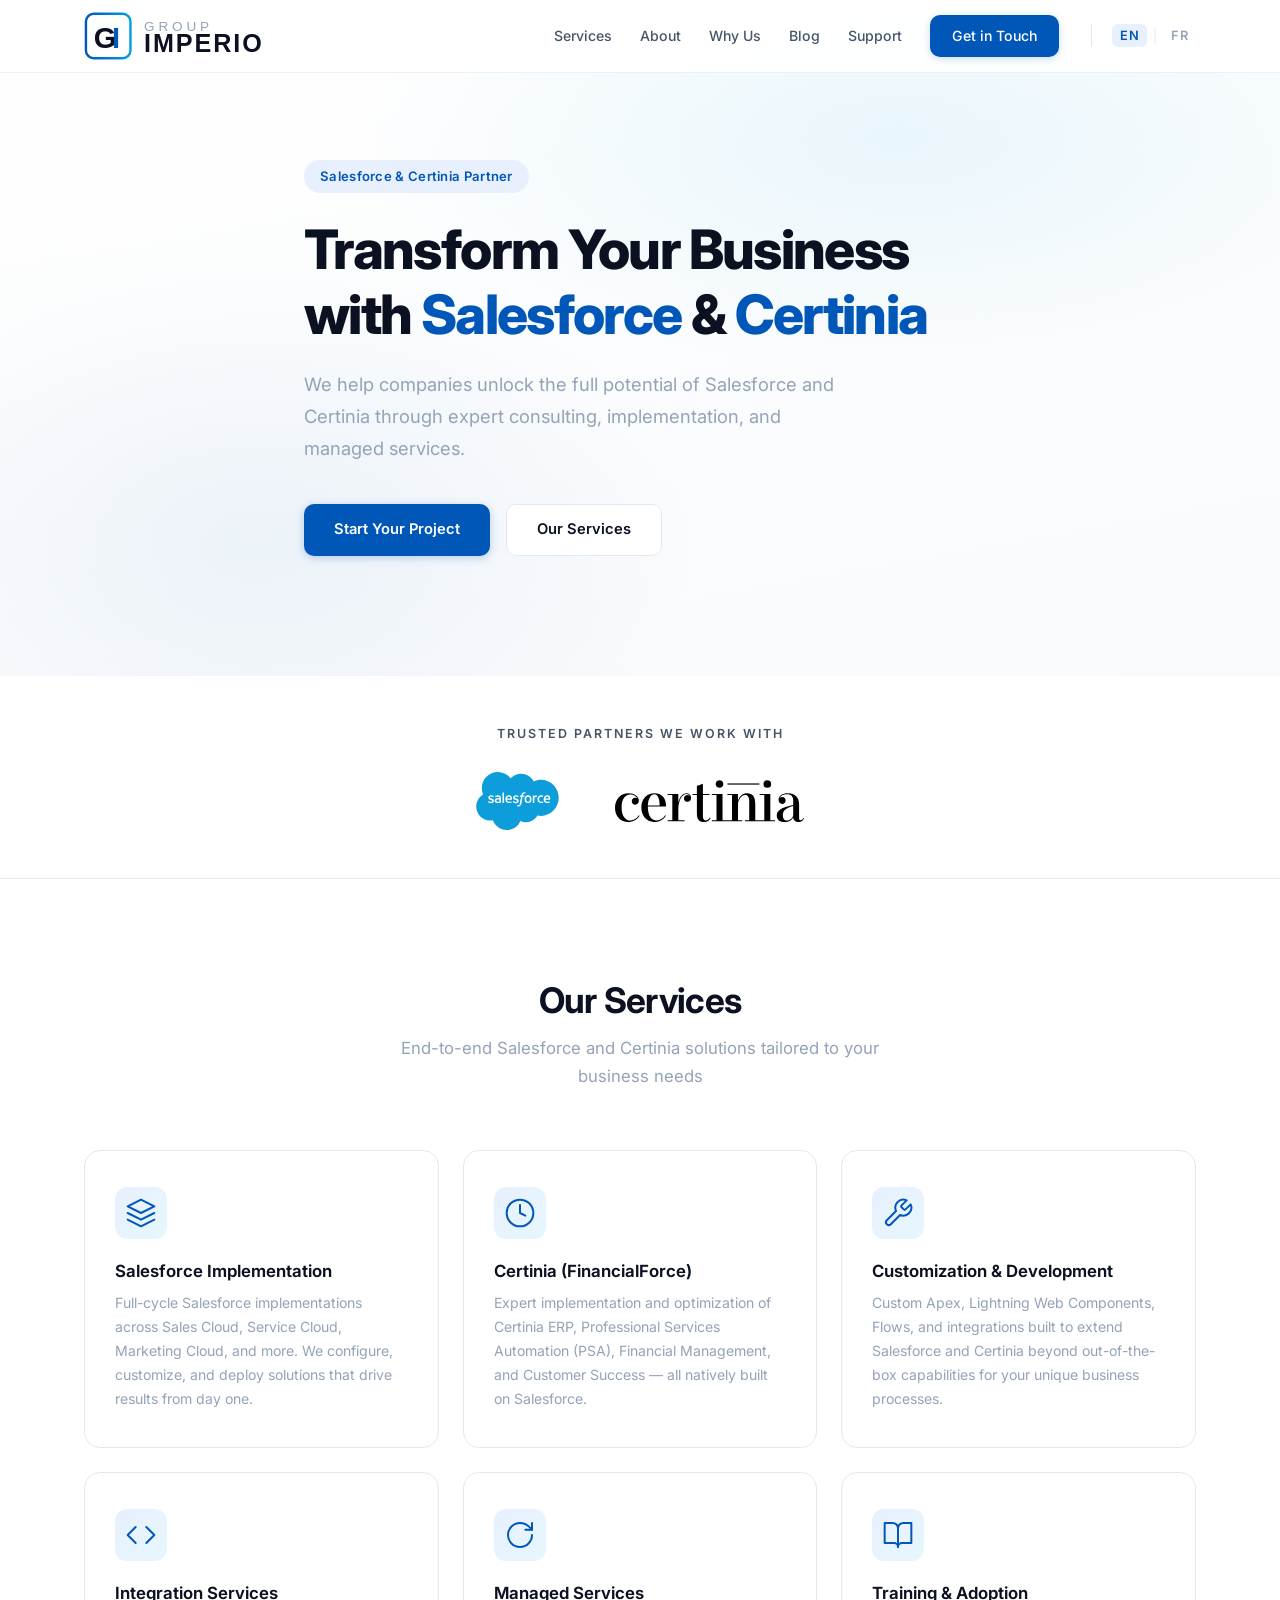
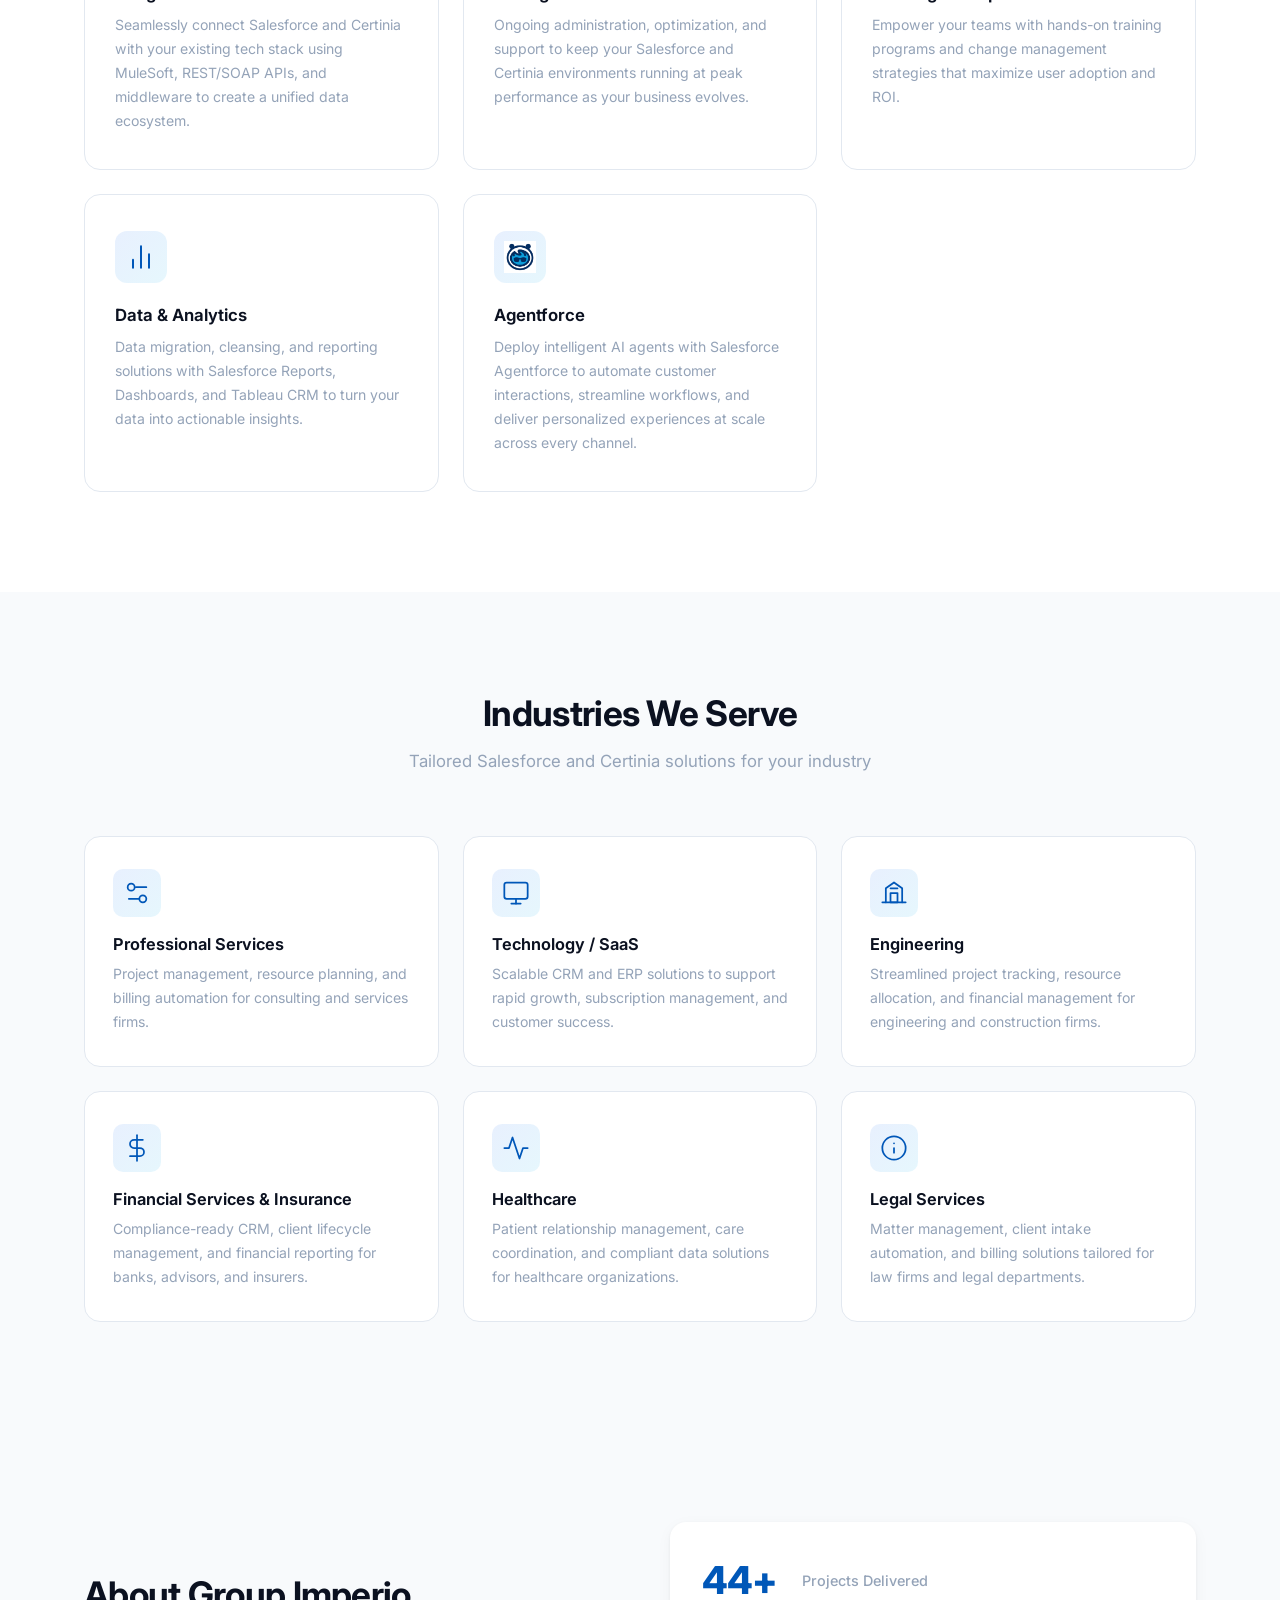
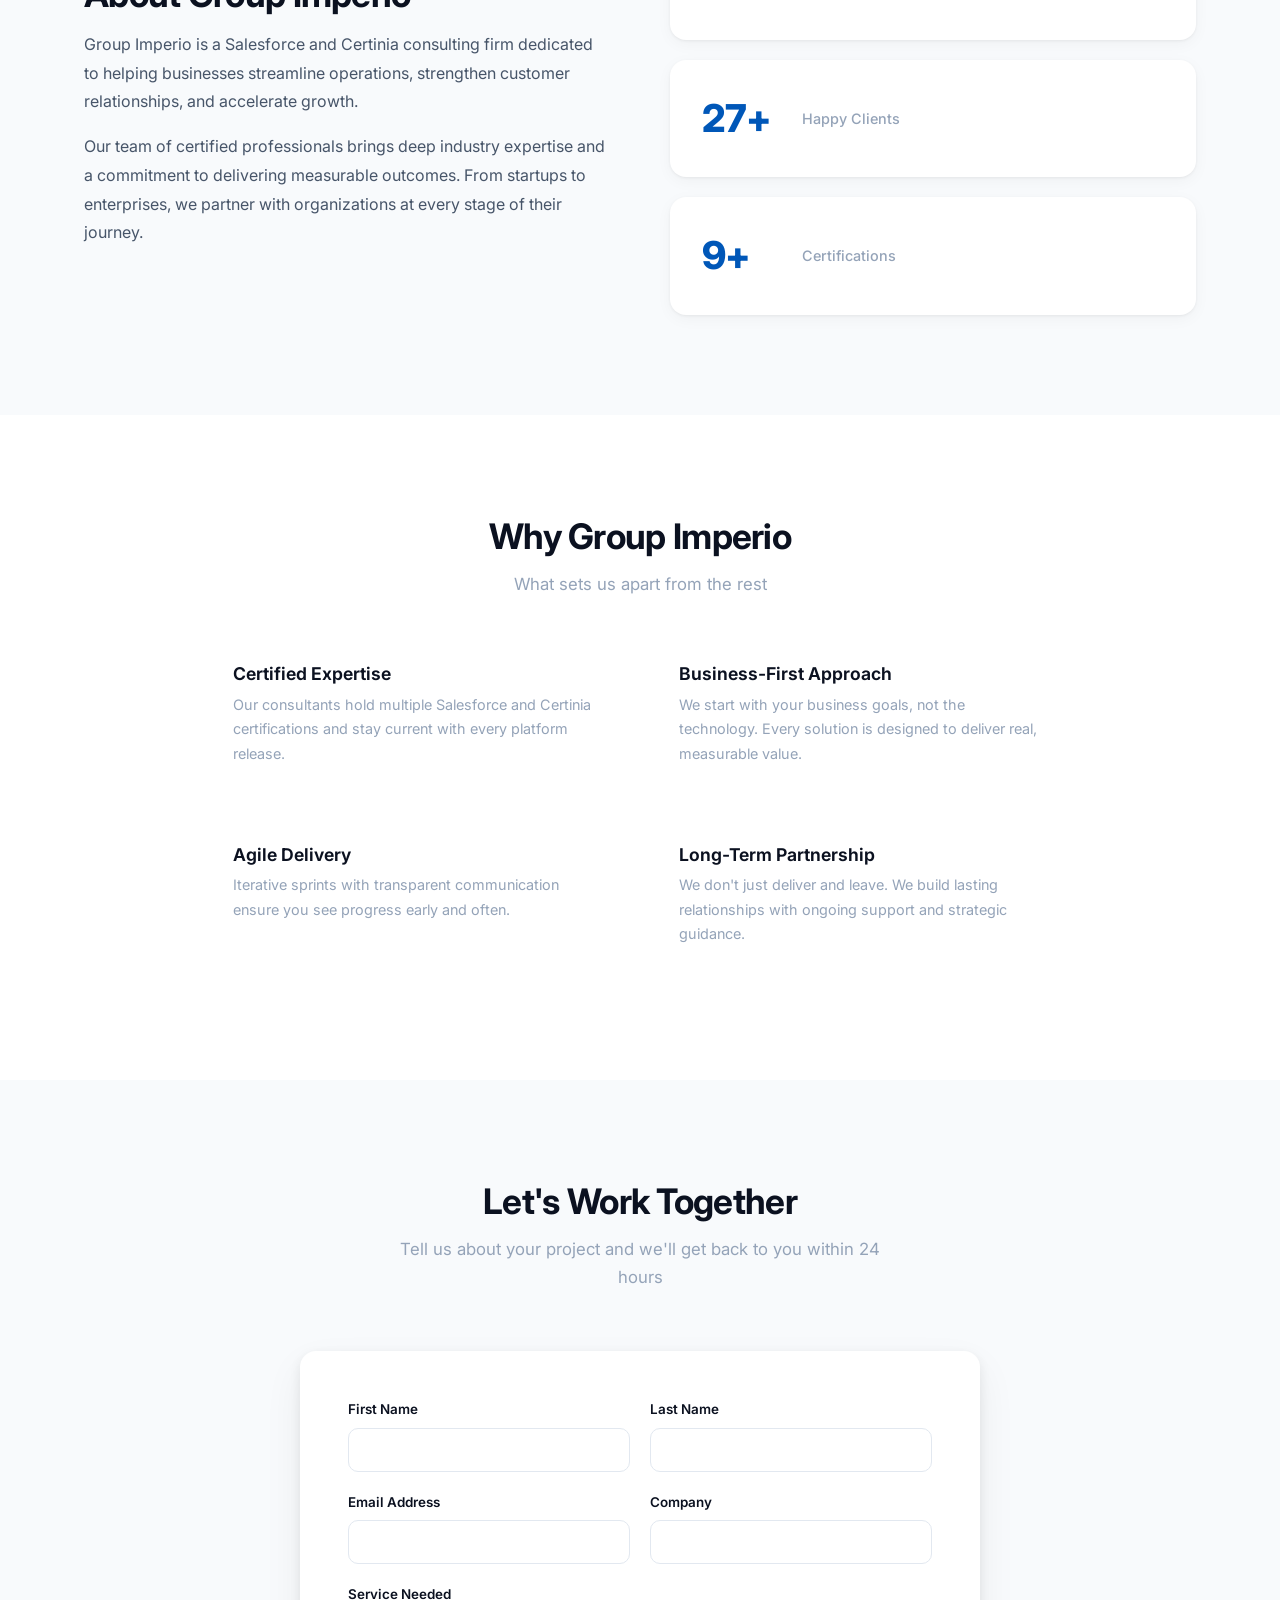
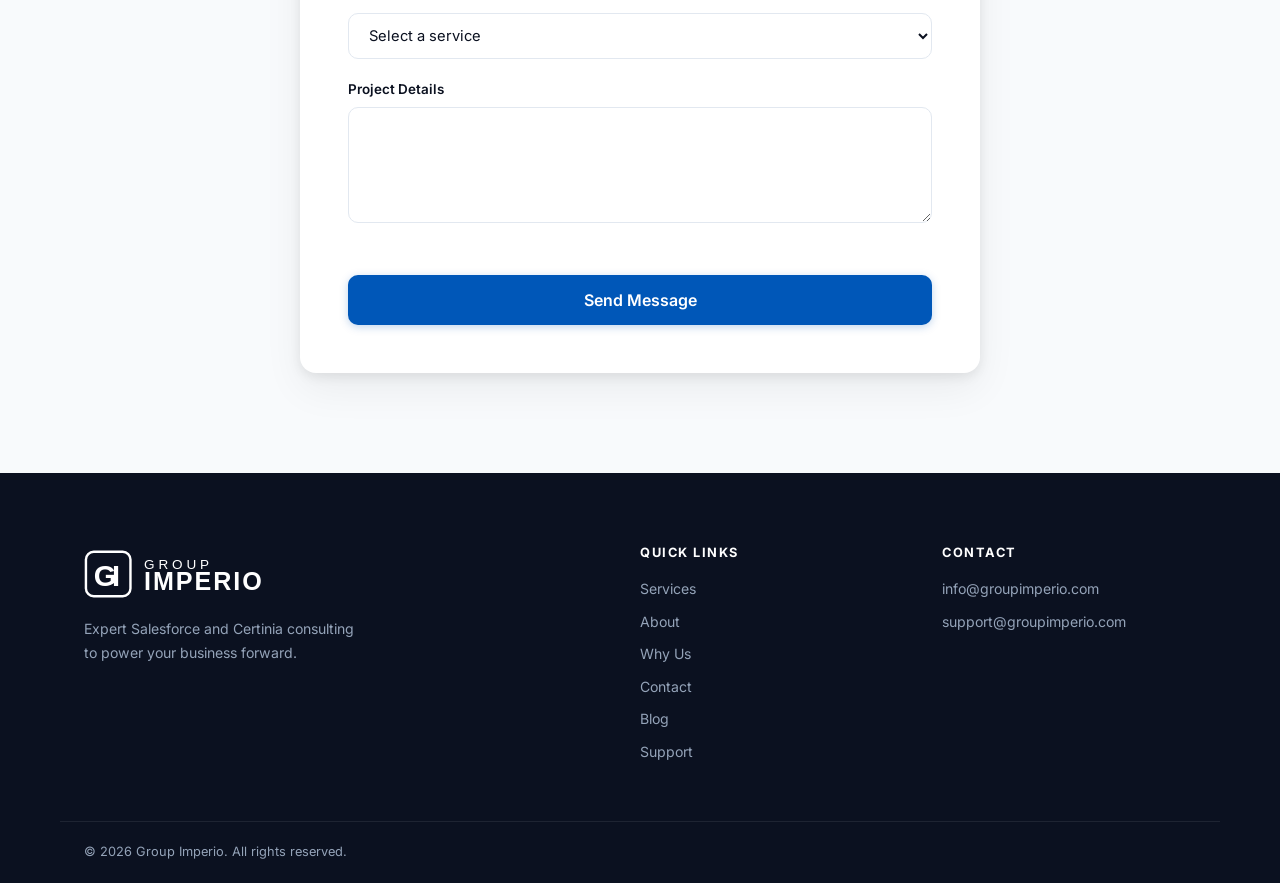
==== commit 8ea7d7a2: "Add blog with Agentforce vs Flow post, animated stat counters - Blog listing page and full article w" ====
--- a/index.html
+++ b/index.html
@@ -2,6 +2,7 @@
 <html lang="en">
 <head>
     <meta charset="UTF-8">
+    <link rel="icon" type="image/svg+xml" href="favicon.svg">
     <meta name="viewport" content="width=device-width, initial-scale=1.0">
     <title>Group Imperio | Salesforce & Certinia Consulting</title>
     <link rel="stylesheet" href="styles.css">
@@ -29,6 +30,7 @@
                 <li><a href="#services" data-en="Services" data-fr="Services">Services</a></li>
                 <li><a href="#about" data-en="About" data-fr="&Agrave; propos">About</a></li>
                 <li><a href="#why-us" data-en="Why Us" data-fr="Pourquoi nous">Why Us</a></li>
+                <li><a href="blog.html" data-en="Blog" data-fr="Blogue">Blog</a></li>
                 <li><a href="support.html" data-en="Support" data-fr="Soutien">Support</a></li>
                 <li><a href="#contact" class="btn btn-nav" data-en="Get in Touch" data-fr="Contactez-nous">Get in Touch</a></li>
                 <li class="lang-switch">
@@ -343,6 +345,7 @@
                     <li><a href="#about" data-en="About" data-fr="&Agrave; propos">About</a></li>
                     <li><a href="#why-us" data-en="Why Us" data-fr="Pourquoi nous">Why Us</a></li>
                     <li><a href="#contact" data-en="Contact" data-fr="Contact">Contact</a></li>
+                    <li><a href="blog.html" data-en="Blog" data-fr="Blogue">Blog</a></li>
                     <li><a href="support.html" data-en="Support" data-fr="Soutien">Support</a></li>
                 </ul>
             </div>
--- a/styles.css
+++ b/styles.css
@@ -681,6 +681,361 @@
     margin-bottom: 24px;
 }
 
+/* ===== Blog ===== */
+.blog-hero {
+    padding: 140px 0 60px;
+    background: linear-gradient(160deg, var(--white) 0%, var(--primary-light) 100%);
+    text-align: center;
+}
+
+.blog-hero h1 {
+    font-size: 2.6rem;
+    font-weight: 700;
+    margin-bottom: 16px;
+    letter-spacing: -0.02em;
+}
+
+.blog-hero .hero-subtitle {
+    max-width: 520px;
+    margin: 0 auto;
+}
+
+.blog-list {
+    padding: 60px 0 100px;
+}
+
+.blog-grid {
+    display: grid;
+    grid-template-columns: repeat(2, 1fr);
+    gap: 32px;
+}
+
+.blog-card {
+    display: block;
+    border: 1px solid var(--gray-300);
+    border-radius: var(--radius-lg);
+    overflow: hidden;
+    transition: all var(--transition);
+    background: var(--white);
+}
+
+.blog-card:hover {
+    border-color: transparent;
+    box-shadow: var(--shadow-xl);
+    transform: translateY(-6px);
+}
+
+.blog-card-image {
+    width: 100%;
+    height: 220px;
+    overflow: hidden;
+    background: var(--gray-100);
+}
+
+.blog-card-image img {
+    width: 100%;
+    height: 100%;
+    object-fit: cover;
+}
+
+.blog-card-content {
+    padding: 28px;
+}
+
+.blog-card-meta {
+    display: flex;
+    align-items: center;
+    gap: 10px;
+    margin-bottom: 14px;
+    flex-wrap: wrap;
+}
+
+.blog-tag {
+    display: inline-block;
+    padding: 3px 10px;
+    background: var(--primary-light);
+    color: var(--primary);
+    font-size: 0.72rem;
+    font-weight: 600;
+    border-radius: 100px;
+    letter-spacing: 0.3px;
+}
+
+.blog-date {
+    font-size: 0.78rem;
+    color: var(--gray-500);
+}
+
+.blog-card-content h2 {
+    font-size: 1.15rem;
+    font-weight: 650;
+    margin-bottom: 10px;
+    line-height: 1.4;
+}
+
+.blog-card-content p {
+    font-size: 0.88rem;
+    color: var(--gray-500);
+    line-height: 1.7;
+    margin-bottom: 16px;
+}
+
+.blog-read-more {
+    font-size: 0.88rem;
+    font-weight: 600;
+    color: var(--primary);
+}
+
+/* Blog Post */
+.blog-post {
+    padding: 120px 0 80px;
+}
+
+.blog-post .container {
+    max-width: 780px;
+}
+
+.blog-back {
+    display: inline-block;
+    font-size: 0.88rem;
+    font-weight: 500;
+    color: var(--primary);
+    margin-bottom: 32px;
+    transition: color var(--transition);
+}
+
+.blog-back:hover {
+    color: var(--primary-dark);
+}
+
+.blog-post-meta {
+    display: flex;
+    align-items: center;
+    gap: 10px;
+    margin-bottom: 20px;
+    flex-wrap: wrap;
+}
+
+.blog-post-header h1 {
+    font-size: 2.4rem;
+    font-weight: 800;
+    letter-spacing: -0.03em;
+    line-height: 1.2;
+    margin-bottom: 14px;
+}
+
+.blog-post-author {
+    font-size: 0.9rem;
+    color: var(--gray-500);
+    margin-bottom: 0;
+}
+
+.blog-post-hero {
+    margin: 40px 0;
+    border-radius: var(--radius-lg);
+    overflow: hidden;
+}
+
+.blog-post-hero img {
+    width: 100%;
+    height: auto;
+    display: block;
+}
+
+.blog-post-body {
+    font-size: 1.02rem;
+    line-height: 1.85;
+    color: var(--gray-700);
+}
+
+.blog-post-body h2 {
+    font-size: 1.5rem;
+    font-weight: 700;
+    margin-top: 48px;
+    margin-bottom: 18px;
+    letter-spacing: -0.01em;
+}
+
+.blog-post-body p {
+    margin-bottom: 18px;
+}
+
+.blog-intro {
+    font-size: 1.1rem;
+    line-height: 1.85;
+}
+
+.blog-post-body ul {
+    margin: 0 0 24px 20px;
+}
+
+.blog-post-body ul li {
+    margin-bottom: 10px;
+}
+
+.blog-post-body strong {
+    color: var(--dark);
+}
+
+.blog-inline-img {
+    width: 100%;
+    height: auto;
+    border-radius: var(--radius-lg);
+    margin: 28px 0;
+    border: 1px solid var(--gray-300);
+}
+
+/* Comparison cards */
+.blog-comparison {
+    display: grid;
+    grid-template-columns: 1fr 1fr;
+    gap: 20px;
+    margin: 28px 0;
+}
+
+.blog-compare-card {
+    padding: 28px;
+    border-radius: var(--radius-lg);
+    text-align: center;
+}
+
+.blog-compare-card h3 {
+    font-size: 1rem;
+    margin-bottom: 8px;
+}
+
+.blog-compare-quote {
+    font-size: 1.05rem;
+    font-style: italic;
+    color: var(--gray-700);
+    margin: 0;
+}
+
+.blog-compare-flow {
+    background: var(--primary-light);
+    border: 1px solid rgba(0, 87, 184, 0.15);
+}
+
+.blog-compare-flow h3 {
+    color: var(--primary);
+}
+
+.blog-compare-agent {
+    background: #F0EBFF;
+    border: 1px solid rgba(123, 97, 255, 0.15);
+}
+
+.blog-compare-agent h3 {
+    color: #7B61FF;
+}
+
+/* Table */
+.blog-table-wrapper {
+    overflow-x: auto;
+    margin: 28px 0;
+    border-radius: var(--radius-lg);
+    border: 1px solid var(--gray-300);
+}
+
+.blog-table {
+    width: 100%;
+    border-collapse: collapse;
+    font-size: 0.88rem;
+}
+
+.blog-table th {
+    background: var(--gray-100);
+    padding: 14px 18px;
+    text-align: left;
+    font-weight: 650;
+    color: var(--dark);
+    border-bottom: 1px solid var(--gray-300);
+}
+
+.blog-table td {
+    padding: 12px 18px;
+    border-bottom: 1px solid var(--gray-300);
+    color: var(--gray-700);
+}
+
+.blog-table tr:last-child td {
+    border-bottom: none;
+}
+
+.blog-table tr:hover td {
+    background: var(--gray-100);
+}
+
+/* Callouts */
+.blog-callout {
+    padding: 24px 28px;
+    background: var(--primary-light);
+    border-left: 4px solid var(--primary);
+    border-radius: 0 var(--radius) var(--radius) 0;
+    margin: 28px 0;
+    font-size: 0.95rem;
+    line-height: 1.75;
+}
+
+.blog-callout-purple {
+    background: #F0EBFF;
+    border-left-color: #7B61FF;
+}
+
+/* CTA */
+.blog-cta {
+    text-align: center;
+    padding: 48px 32px;
+    background: var(--gray-100);
+    border-radius: var(--radius-lg);
+    margin: 48px 0 32px;
+}
+
+.blog-cta p {
+    font-size: 1.1rem;
+    font-weight: 500;
+    color: var(--dark);
+    margin-bottom: 20px;
+}
+
+/* Author box */
+.blog-author-box {
+    padding: 28px;
+    border: 1px solid var(--gray-300);
+    border-radius: var(--radius-lg);
+    margin-top: 32px;
+}
+
+.blog-author-box h3 {
+    font-size: 0.95rem;
+    margin-bottom: 8px;
+}
+
+.blog-author-box p {
+    font-size: 0.9rem;
+    color: var(--gray-500);
+    margin: 0;
+    line-height: 1.7;
+}
+
+@media (max-width: 768px) {
+    .blog-grid {
+        grid-template-columns: 1fr;
+    }
+
+    .blog-post-header h1 {
+        font-size: 1.8rem;
+    }
+
+    .blog-comparison {
+        grid-template-columns: 1fr;
+    }
+
+    .blog-hero h1 {
+        font-size: 2rem;
+    }
+}
+
 /* ===== Support Page ===== */
 .support-hero {
     padding: 140px 0 60px;
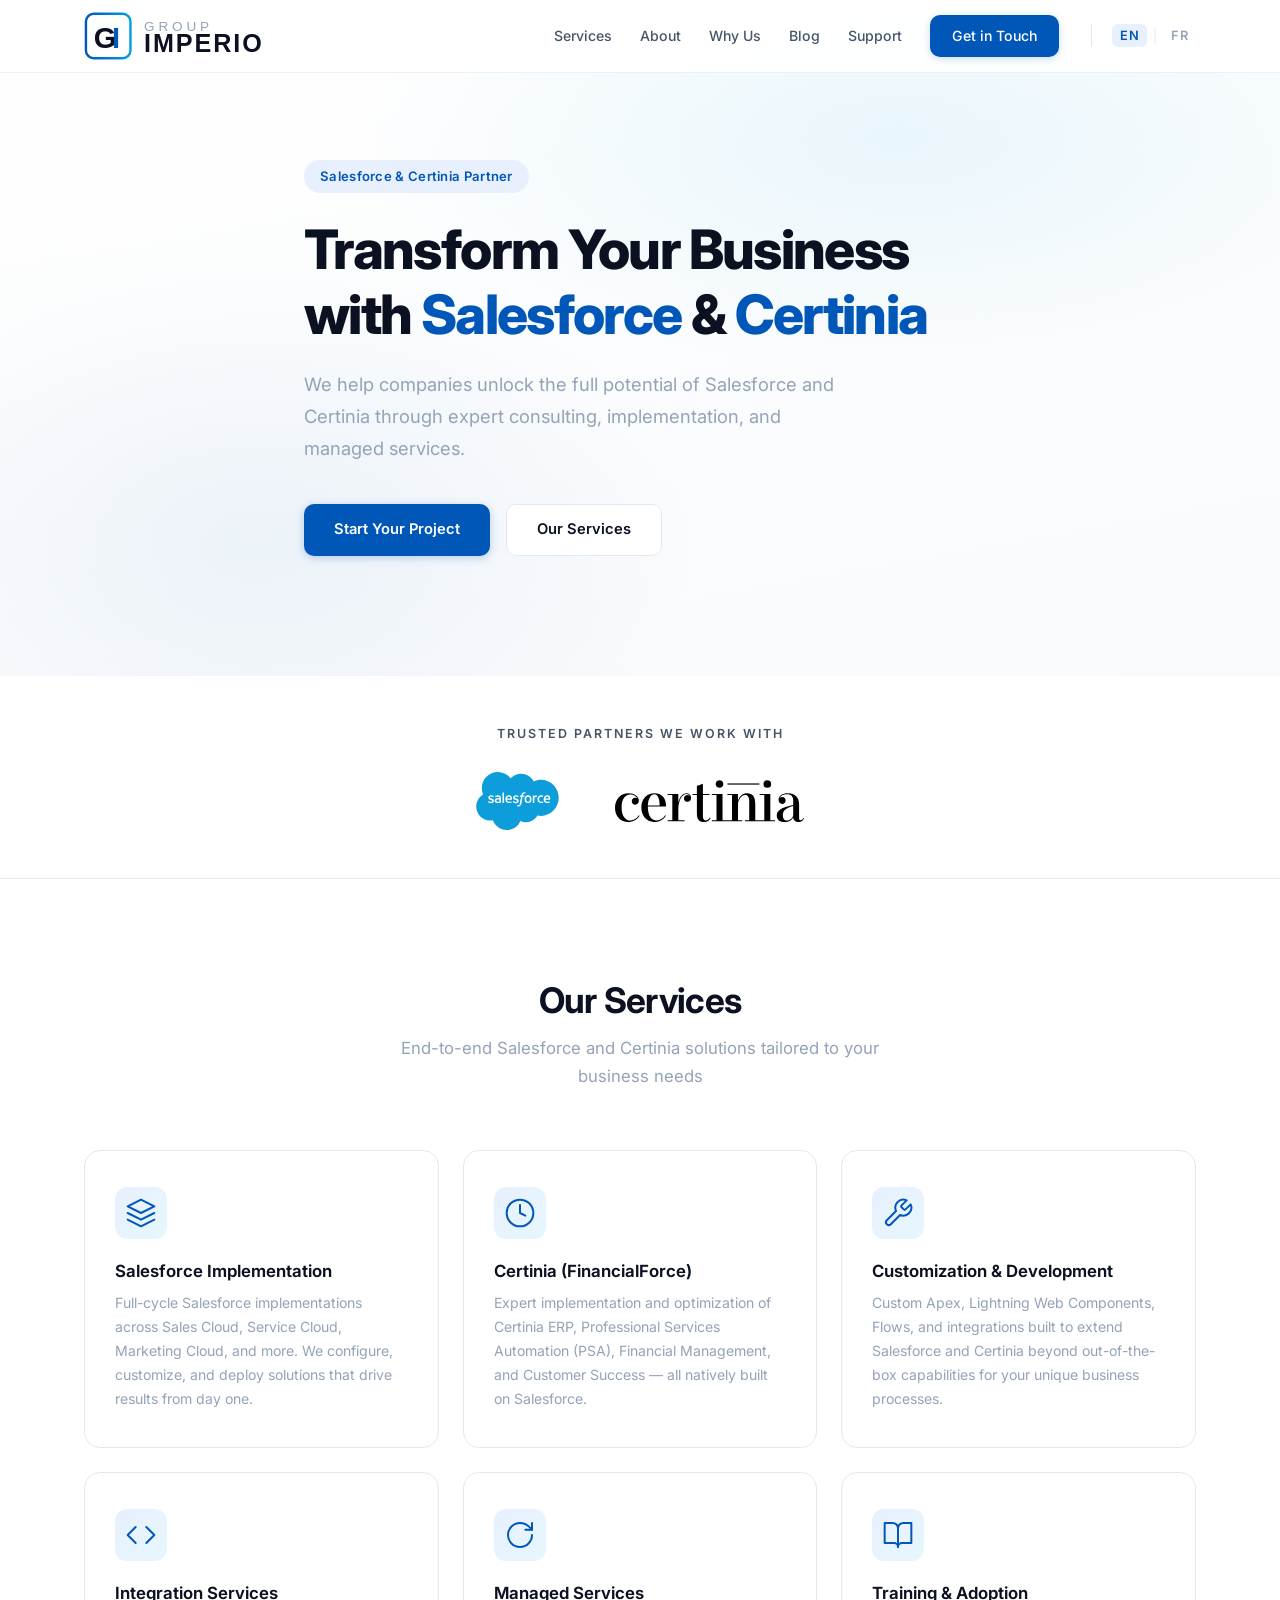
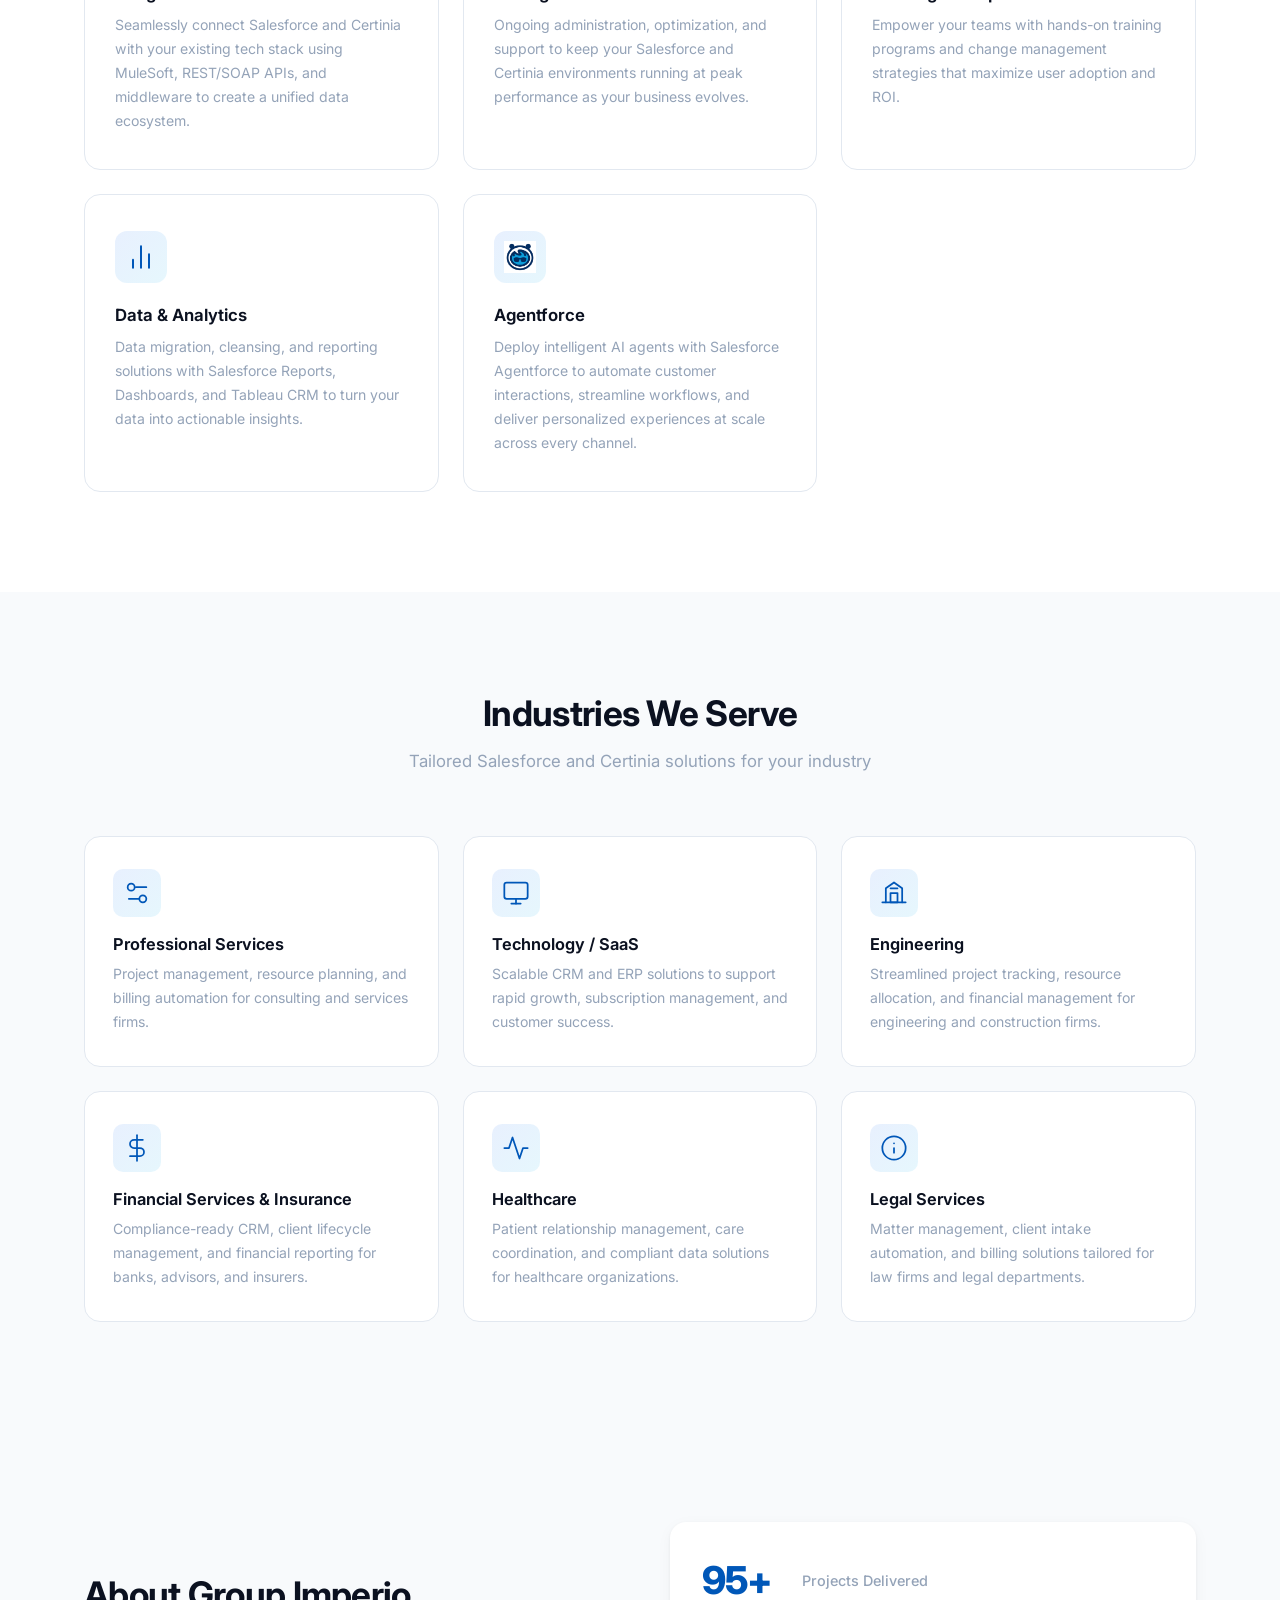
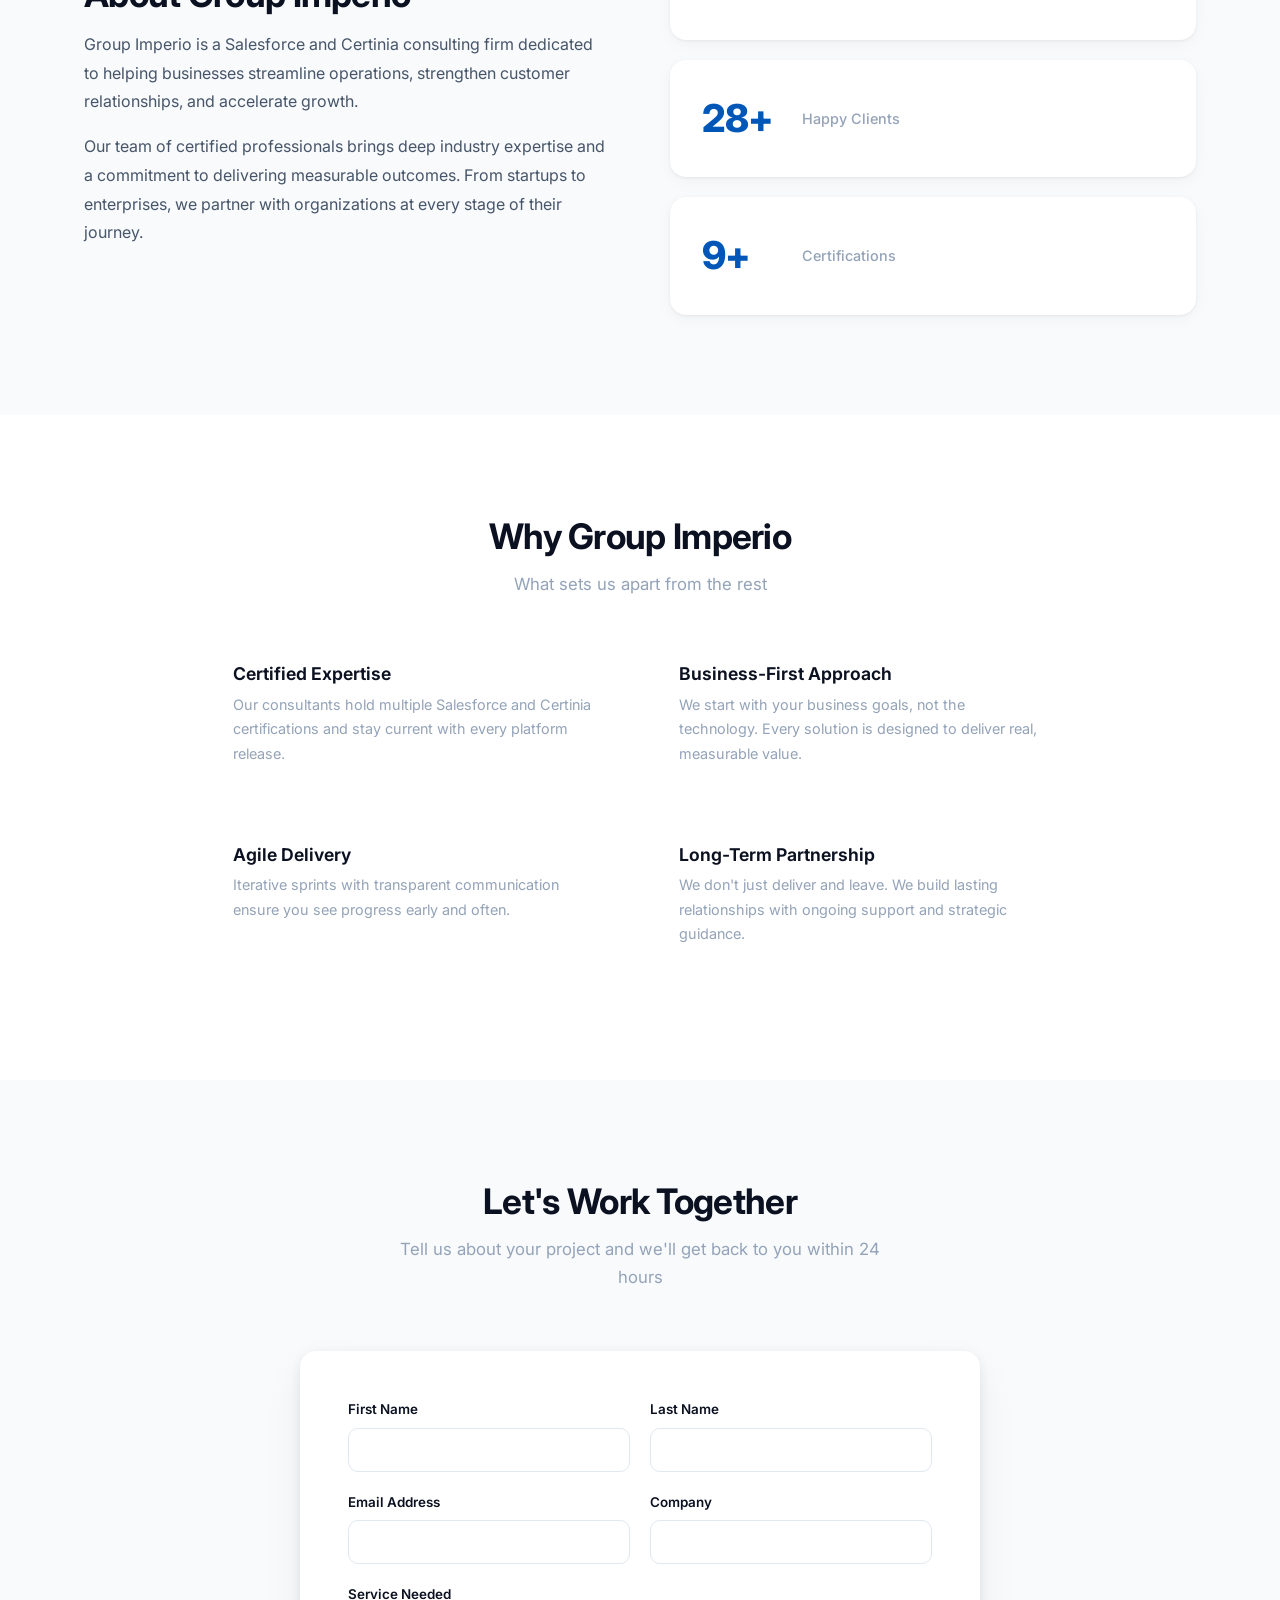
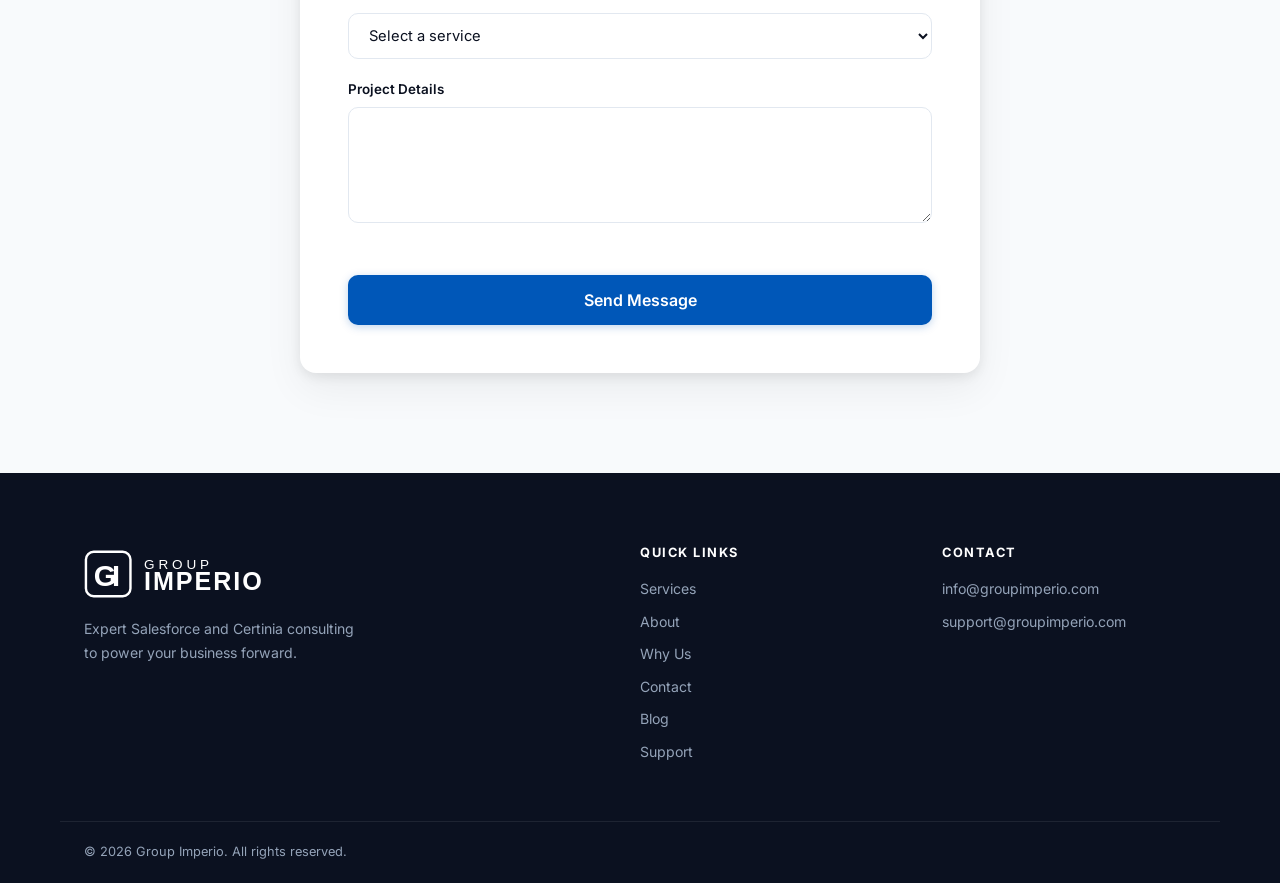
==== commit 5a370cde: "Fix missing nav links and update projects delivered count Add "Why Us" link to navigation on blog, b" ====
--- a/index.html
+++ b/index.html
@@ -225,7 +225,7 @@
                 </div>
                 <div class="about-stats">
                     <div class="stat-card">
-                        <span class="stat-number">50+</span>
+                        <span class="stat-number">100+</span>
                         <span class="stat-label" data-en="Projects Delivered" data-fr="Projets livr&eacute;s">Projects Delivered</span>
                     </div>
                     <div class="stat-card">
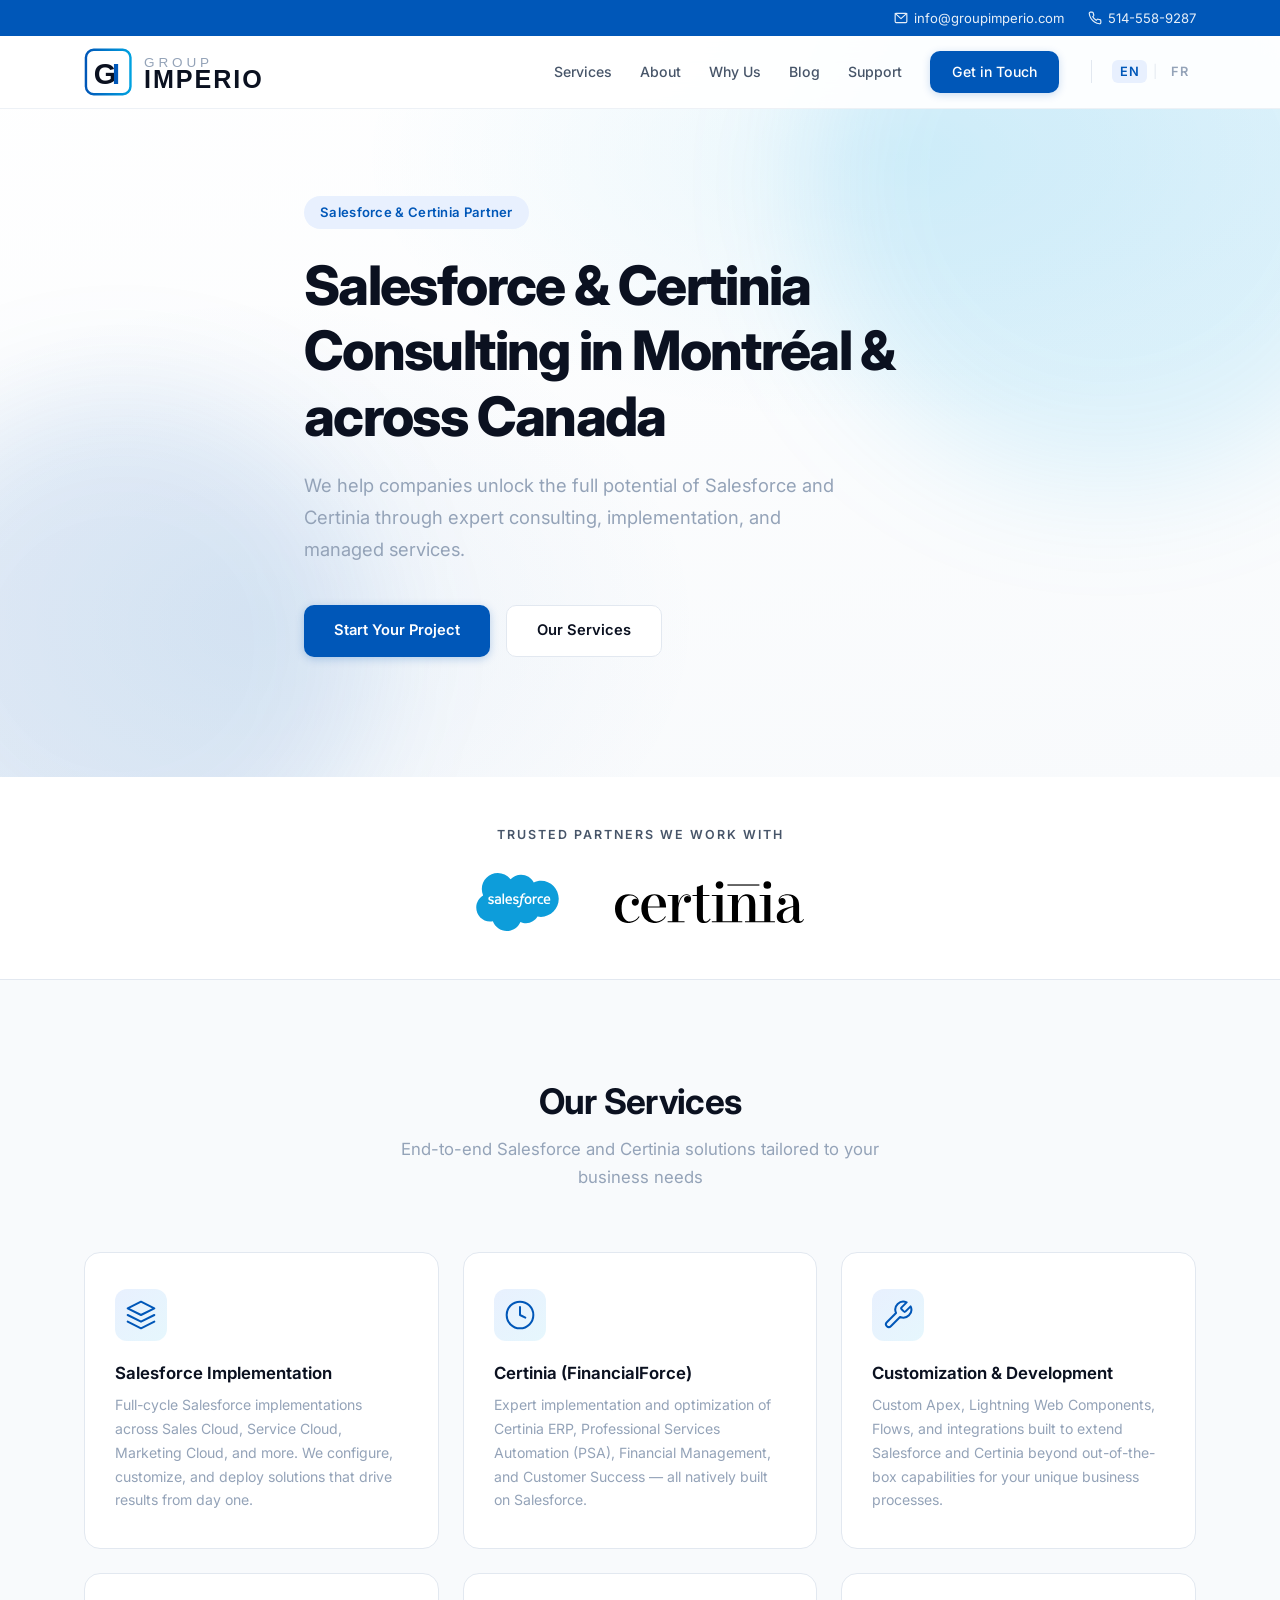
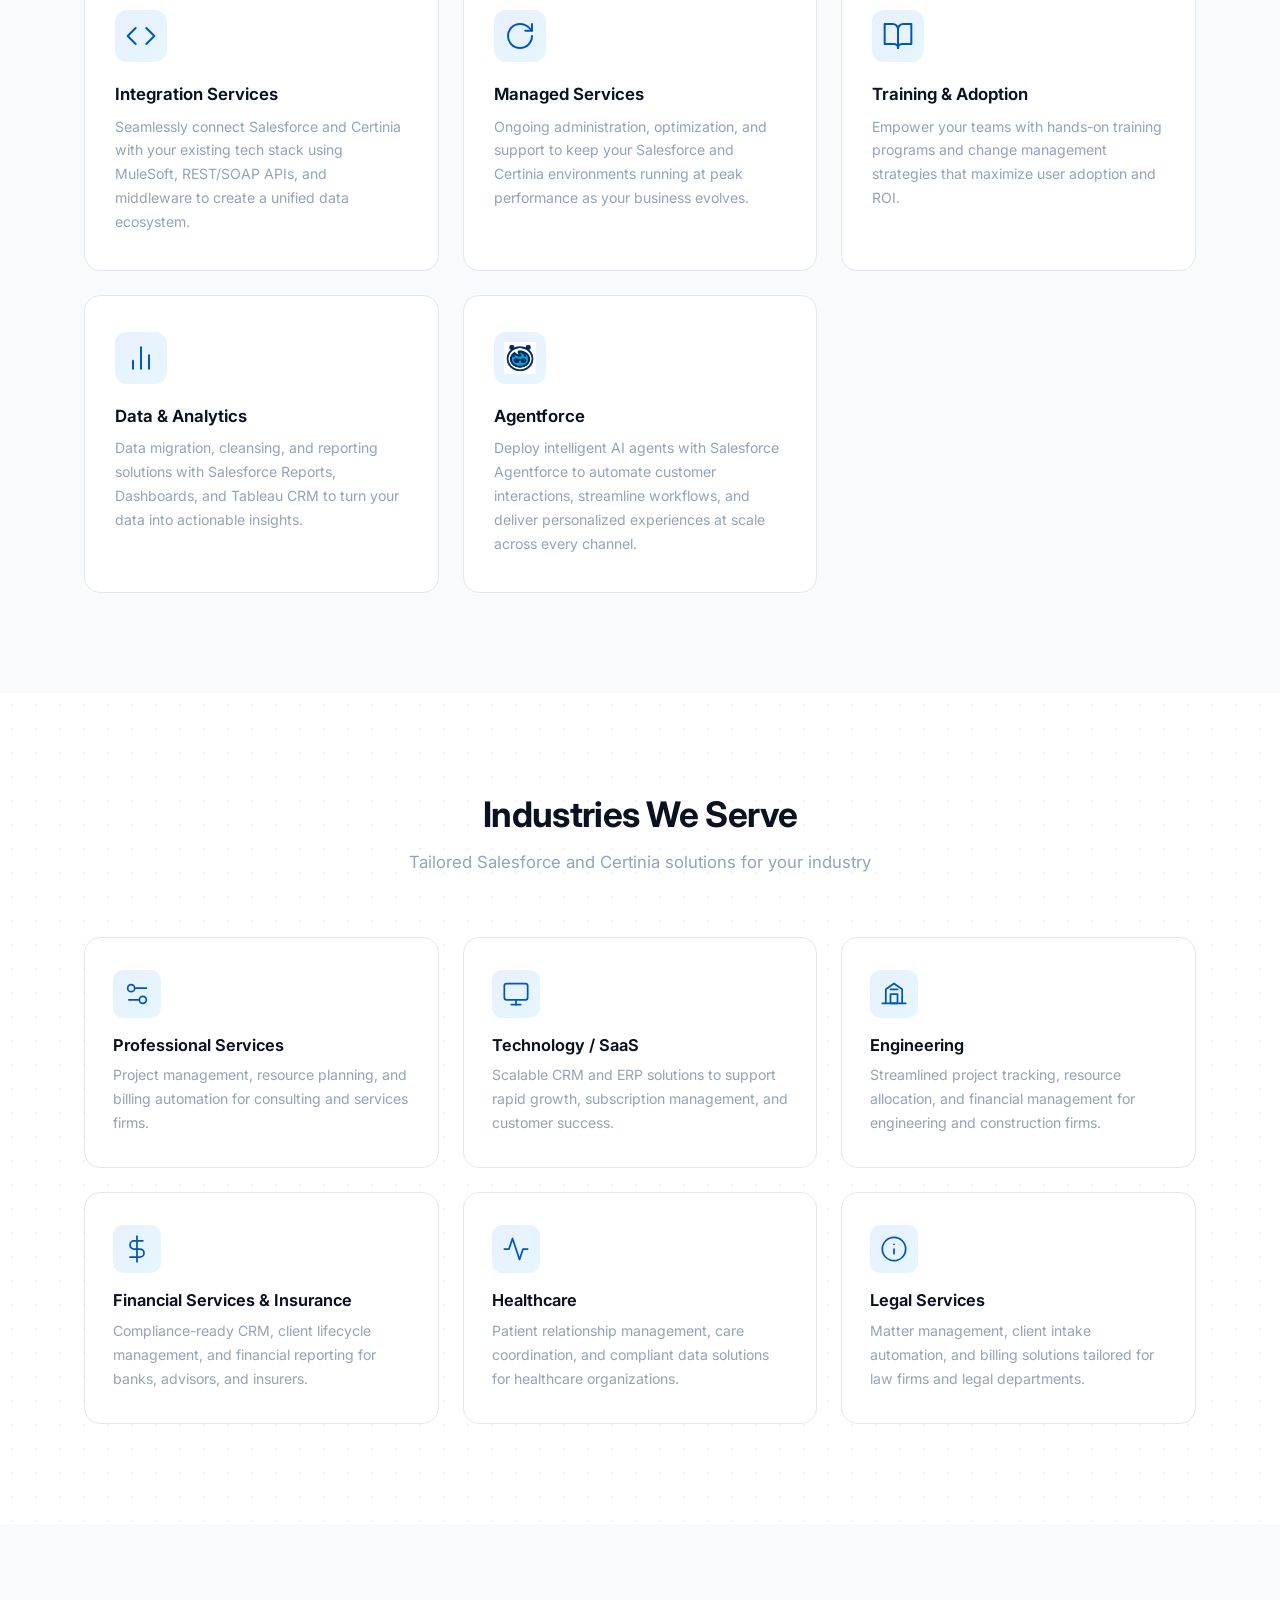
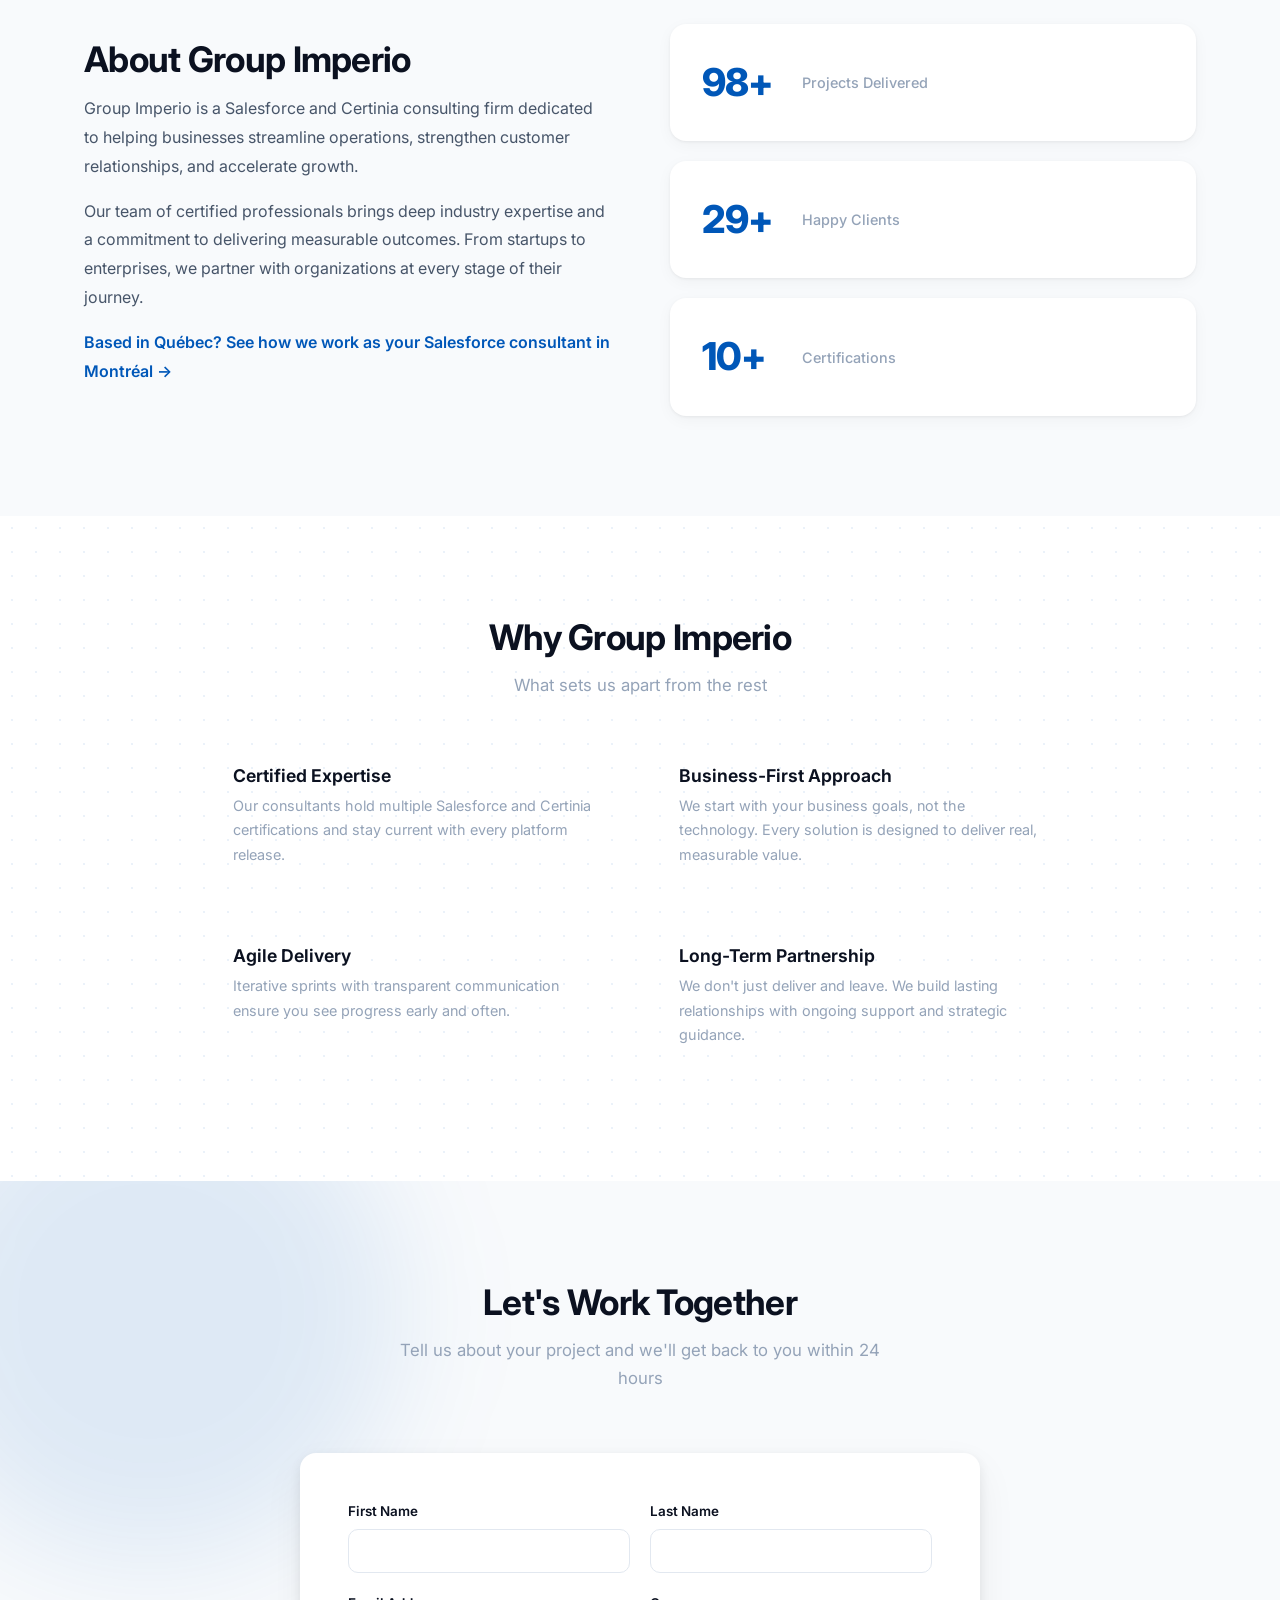
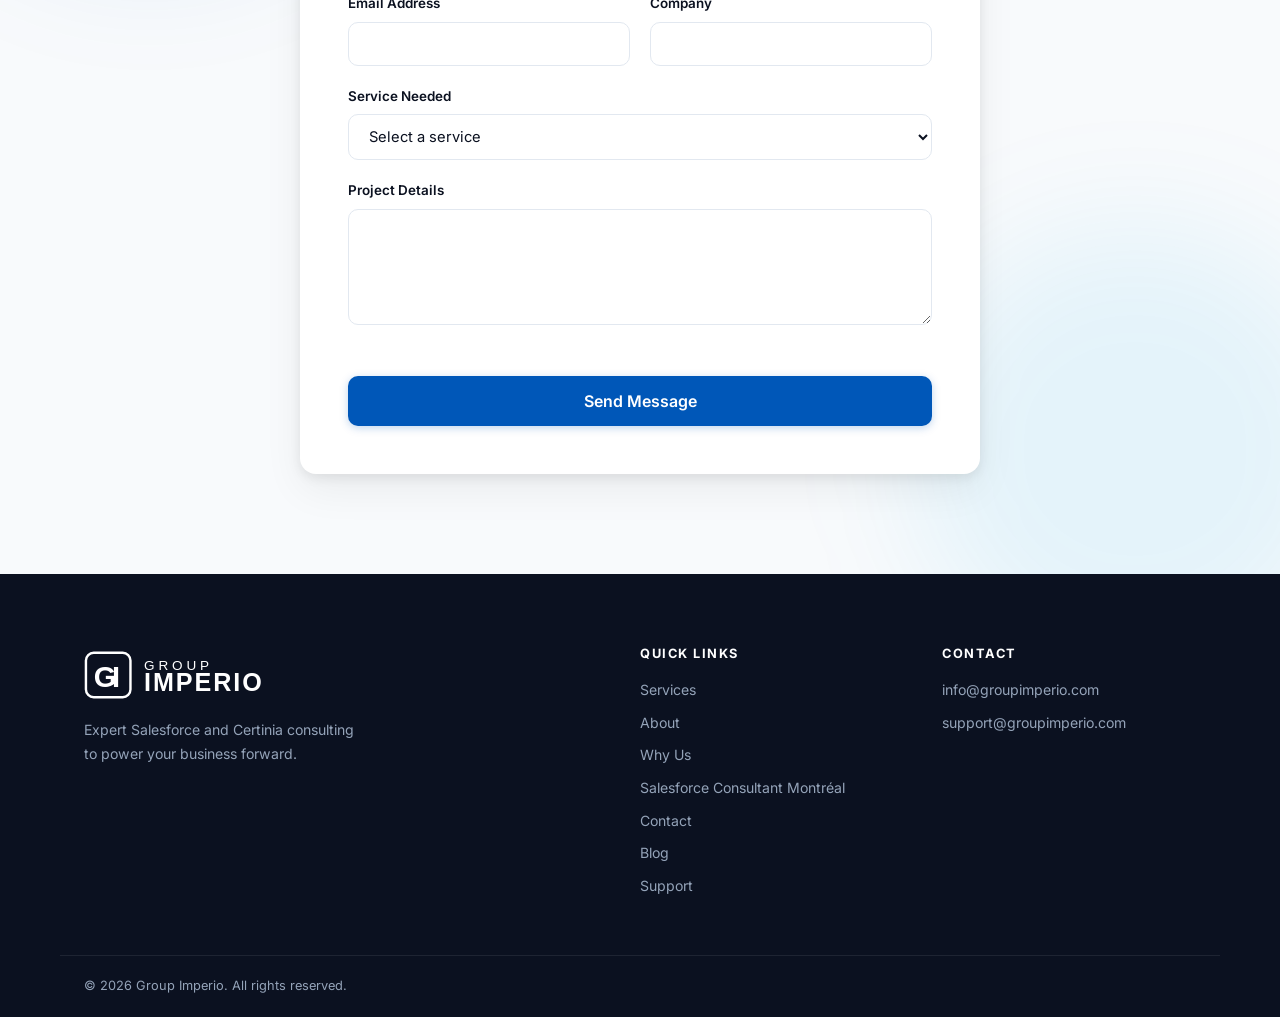
==== commit ea7adeaa: "Add Montreal/Canada SEO: landing page, metadata, structured data, sitemap - Homepage: location-targe" ====
--- a/index.html
+++ b/index.html
@@ -4,9 +4,27 @@
     <meta charset="UTF-8">
     <link rel="icon" type="image/svg+xml" href="favicon.svg">
     <meta name="viewport" content="width=device-width, initial-scale=1.0">
-    <title>Group Imperio | Salesforce & Certinia Consulting</title>
+    <title>Salesforce Consultant in Montreal &amp; Canada | Group Imperio</title>
+    <meta name="description" content="Montr&eacute;al-based Salesforce &amp; Certinia consultant serving clients across Canada — implementation, Agentforce, Flow/Apex and billing automation, in English &amp; French.">
+    <link rel="canonical" href="https://groupimperio.com/">
+
+    <!-- Open Graph -->
+    <meta property="og:type" content="website">
+    <meta property="og:site_name" content="Group Imperio">
+    <meta property="og:title" content="Salesforce Consultant in Montreal &amp; Canada | Group Imperio">
+    <meta property="og:description" content="Salesforce &amp; Certinia consulting from Montr&eacute;al, serving clients across Canada — implementation, Agentforce, Flow/Apex and billing automation, bilingual EN/FR.">
+    <meta property="og:url" content="https://groupimperio.com/">
+    <meta property="og:image" content="https://groupimperio.com/logo.svg">
+    <meta property="og:locale" content="en_CA">
+    <meta property="og:locale:alternate" content="fr_CA">
+
+    <!-- Twitter -->
+    <meta name="twitter:card" content="summary">
+    <meta name="twitter:title" content="Salesforce Consultant in Montreal &amp; Canada | Group Imperio">
+    <meta name="twitter:description" content="Salesforce &amp; Certinia consulting from Montr&eacute;al, serving clients across Canada — implementation, Agentforce, Flow/Apex and billing automation, bilingual EN/FR.">
+    <meta name="twitter:image" content="https://groupimperio.com/logo.svg">
+
     <link rel="stylesheet" href="styles.css">
-    <META HTTP-EQUIV="Content-type" CONTENT="text/html; charset=UTF-8">
     <script src="https://www.google.com/recaptcha/api.js"></script>
     <script>
         function timestamp() { var response = document.getElementById("g-recaptcha-response"); if (response == null || response.value.trim() == "") {var elems = JSON.parse(document.getElementsByName("captcha_settings")[0].value);elems["ts"] = JSON.stringify(new Date().getTime());document.getElementsByName("captcha_settings")[0].value = JSON.stringify(elems); } } setInterval(timestamp, 500);
@@ -14,8 +32,59 @@
     <link rel="preconnect" href="https://fonts.googleapis.com">
     <link rel="preconnect" href="https://fonts.gstatic.com" crossorigin>
     <link href="https://fonts.googleapis.com/css2?family=Inter:wght@300;400;500;600;700;800&display=swap" rel="stylesheet">
+    <script type="application/ld+json">
+    {
+      "@context": "https://schema.org",
+      "@type": "ProfessionalService",
+      "@id": "https://groupimperio.com/#business",
+      "name": "Groupe Imperio CG Inc.",
+      "alternateName": "Group Imperio",
+      "url": "https://groupimperio.com/",
+      "image": "https://groupimperio.com/logo.svg",
+      "logo": "https://groupimperio.com/logo.svg",
+      "email": "info@groupimperio.com",
+      "telephone": "+1-514-558-9287",
+      "description": "Salesforce and Certinia consulting based in Montreal, Quebec, serving clients across Canada. Services include Salesforce implementation, Certinia PSA, Agentforce, Flow and Apex development, and billing automation, delivered in English and French.",
+      "priceRange": "$$",
+      "address": {
+        "@type": "PostalAddress",
+        "addressLocality": "Montreal",
+        "addressRegion": "QC",
+        "addressCountry": "CA"
+      },
+      "areaServed": [
+        { "@type": "City", "name": "Montreal" },
+        { "@type": "AdministrativeArea", "name": "Quebec" },
+        { "@type": "Country", "name": "Canada" }
+      ],
+      "knowsLanguage": ["en", "fr"],
+      "hasOfferCatalog": {
+        "@type": "OfferCatalog",
+        "name": "Salesforce & Certinia Consulting Services",
+        "itemListElement": [
+          { "@type": "Offer", "itemOffered": { "@type": "Service", "name": "Salesforce Implementation" } },
+          { "@type": "Offer", "itemOffered": { "@type": "Service", "name": "Certinia PSA & Billing Automation" } },
+          { "@type": "Offer", "itemOffered": { "@type": "Service", "name": "Agentforce AI Agents" } },
+          { "@type": "Offer", "itemOffered": { "@type": "Service", "name": "Flow & Apex Development" } },
+          { "@type": "Offer", "itemOffered": { "@type": "Service", "name": "Integration Services" } }
+        ]
+      }
+    }
+    </script>
 </head>
 <body>
+    <div class="top-bar">
+        <div class="container top-bar-container">
+            <a href="mailto:info@groupimperio.com" class="top-bar-item">
+                <svg width="14" height="14" viewBox="0 0 24 24" fill="none" stroke="currentColor" stroke-width="2" stroke-linecap="round" stroke-linejoin="round"><rect x="2" y="4" width="20" height="16" rx="2"/><path d="M22 4L12 13 2 4"/></svg>
+                info@groupimperio.com
+            </a>
+            <a href="tel:+15145589287" class="top-bar-item">
+                <svg width="14" height="14" viewBox="0 0 24 24" fill="none" stroke="currentColor" stroke-width="2" stroke-linecap="round" stroke-linejoin="round"><path d="M22 16.92v3a2 2 0 0 1-2.18 2 19.79 19.79 0 0 1-8.63-3.07 19.5 19.5 0 0 1-6-6 19.79 19.79 0 0 1-3.07-8.67A2 2 0 0 1 4.11 2h3a2 2 0 0 1 2 1.72c.127.96.361 1.903.7 2.81a2 2 0 0 1-.45 2.11L8.09 9.91a16 16 0 0 0 6 6l1.27-1.27a2 2 0 0 1 2.11-.45c.907.339 1.85.573 2.81.7A2 2 0 0 1 22 16.92z"/></svg>
+                514-558-9287
+            </a>
+        </div>
+    </div>
     <nav class="navbar">
         <div class="container nav-container">
             <a href="#" class="logo">
@@ -46,7 +115,7 @@
         <div class="hero-bg"></div>
         <div class="container hero-content">
             <div class="hero-badge" data-en="Salesforce & Certinia Partner" data-fr="Partenaire Salesforce &amp; Certinia">Salesforce & Certinia Partner</div>
-            <h1 data-en="Transform Your Business with <span class='highlight'>Salesforce</span> &amp; <span class='highlight'>Certinia</span>" data-fr="Transformez votre entreprise avec <span class='highlight'>Salesforce</span> &amp; <span class='highlight'>Certinia</span>">Transform Your Business with <span class="highlight">Salesforce</span> & <span class="highlight">Certinia</span></h1>
+            <h1 data-en="<span class='highlight'>Salesforce</span> &amp; <span class='highlight'>Certinia</span> Consulting in Montr&eacute;al &amp; across Canada" data-fr="Conseil <span class='highlight'>Salesforce</span> &amp; <span class='highlight'>Certinia</span> &agrave; Montr&eacute;al et partout au Canada">Salesforce &amp; Certinia Consulting in Montréal &amp; across Canada</h1>
             <p class="hero-subtitle" data-en="We help companies unlock the full potential of Salesforce and Certinia through expert consulting, implementation, and managed services." data-fr="Nous aidons les entreprises &agrave; exploiter le plein potentiel de Salesforce et Certinia gr&acirc;ce &agrave; des services-conseils, d'implantation et de gestion experts.">We help companies unlock the full potential of Salesforce and Certinia through expert consulting, implementation, and managed services.</p>
             <div class="hero-actions">
                 <a href="#contact" class="btn btn-primary" data-en="Start Your Project" data-fr="D&eacute;marrer votre projet">Start Your Project</a>
@@ -222,6 +291,7 @@
                     <h2 class="section-title" data-en="About Group Imperio" data-fr="&Agrave; propos de Group Imperio">About Group Imperio</h2>
                     <p data-en="Group Imperio is a Salesforce and Certinia consulting firm dedicated to helping businesses streamline operations, strengthen customer relationships, and accelerate growth." data-fr="Group Imperio est un cabinet de conseil Salesforce et Certinia d&eacute;di&eacute; &agrave; aider les entreprises &agrave; rationaliser leurs op&eacute;rations, renforcer les relations clients et acc&eacute;l&eacute;rer la croissance.">Group Imperio is a Salesforce and Certinia consulting firm dedicated to helping businesses streamline operations, strengthen customer relationships, and accelerate growth.</p>
                     <p data-en="Our team of certified professionals brings deep industry expertise and a commitment to delivering measurable outcomes. From startups to enterprises, we partner with organizations at every stage of their journey." data-fr="Notre &eacute;quipe de professionnels certifi&eacute;s apporte une expertise approfondie et un engagement &agrave; fournir des r&eacute;sultats mesurables. Des startups aux grandes entreprises, nous accompagnons les organisations &agrave; chaque &eacute;tape de leur parcours.">Our team of certified professionals brings deep industry expertise and a commitment to delivering measurable outcomes. From startups to enterprises, we partner with organizations at every stage of their journey.</p>
+                    <p><a href="salesforce-consultant-montreal.html" class="text-link" data-en="Based in Qu&eacute;bec? See how we work as your Salesforce consultant in Montr&eacute;al &rarr;" data-fr="Au Qu&eacute;bec? D&eacute;couvrez notre approche comme consultant Salesforce &agrave; Montr&eacute;al &rarr;">Based in Québec? See how we work as your Salesforce consultant in Montréal &rarr;</a></p>
                 </div>
                 <div class="about-stats">
                     <div class="stat-card">
@@ -344,6 +414,7 @@
                     <li><a href="#services" data-en="Services" data-fr="Services">Services</a></li>
                     <li><a href="#about" data-en="About" data-fr="&Agrave; propos">About</a></li>
                     <li><a href="#why-us" data-en="Why Us" data-fr="Pourquoi nous">Why Us</a></li>
+                    <li><a href="salesforce-consultant-montreal.html" data-en="Salesforce Consultant Montr&eacute;al" data-fr="Consultant Salesforce Montr&eacute;al">Salesforce Consultant Montréal</a></li>
                     <li><a href="#contact" data-en="Contact" data-fr="Contact">Contact</a></li>
                     <li><a href="blog.html" data-en="Blog" data-fr="Blogue">Blog</a></li>
                     <li><a href="support.html" data-en="Support" data-fr="Soutien">Support</a></li>
--- a/styles.css
+++ b/styles.css
@@ -56,7 +56,32 @@
     color: inherit;
 }
 
+.text-link {
+    color: var(--primary);
+    font-weight: 600;
+    transition: color 0.2s ease;
+}
+
+.text-link:hover {
+    color: var(--primary-dark);
+    text-decoration: underline;
+}
+
 /* ===== Animations ===== */
+@keyframes blobDrift {
+    0%, 100% { transform: translate(0, 0) scale(1); }
+    25% { transform: translate(30px, -40px) scale(1.05); }
+    50% { transform: translate(-20px, 20px) scale(0.95); }
+    75% { transform: translate(15px, -10px) scale(1.02); }
+}
+
+@keyframes blobDrift2 {
+    0%, 100% { transform: translate(0, 0) scale(1); }
+    25% { transform: translate(-40px, 20px) scale(0.96); }
+    50% { transform: translate(25px, -30px) scale(1.04); }
+    75% { transform: translate(-15px, 15px) scale(0.98); }
+}
+
 @keyframes fadeInUp {
     from {
         opacity: 0;
@@ -84,10 +109,49 @@
     transform: translateY(0);
 }
 
+/* ===== Top Bar ===== */
+.top-bar {
+    position: fixed;
+    top: 0;
+    left: 0;
+    right: 0;
+    z-index: 1001;
+    background: var(--primary);
+    color: var(--white);
+    font-size: 0.82rem;
+    transition: transform 0.3s ease;
+}
+
+.top-bar.hidden {
+    transform: translateY(-100%);
+}
+
+.top-bar-container {
+    display: flex;
+    align-items: center;
+    justify-content: flex-end;
+    gap: 24px;
+    height: 36px;
+}
+
+.top-bar-item {
+    color: var(--white);
+    text-decoration: none;
+    display: flex;
+    align-items: center;
+    gap: 6px;
+    opacity: 0.9;
+    transition: opacity var(--transition);
+}
+
+.top-bar-item:hover {
+    opacity: 1;
+}
+
 /* ===== Navbar ===== */
 .navbar {
     position: fixed;
-    top: 0;
+    top: 36px;
     left: 0;
     right: 0;
     z-index: 1000;
@@ -280,7 +344,7 @@
 /* ===== Hero ===== */
 .hero {
     position: relative;
-    padding: 160px 0 120px;
+    padding: 196px 0 120px;
     overflow: hidden;
 }
 
@@ -292,6 +356,34 @@
         radial-gradient(ellipse 50% 60% at 20% 80%, rgba(0, 87, 184, 0.06) 0%, transparent 70%),
         linear-gradient(170deg, var(--white) 0%, var(--gray-100) 100%);
     z-index: 0;
+}
+
+.hero-bg::before,
+.hero-bg::after {
+    content: '';
+    position: absolute;
+    border-radius: 50%;
+    filter: blur(60px);
+    z-index: 0;
+    pointer-events: none;
+}
+
+.hero-bg::before {
+    width: 600px;
+    height: 600px;
+    top: -15%;
+    right: -10%;
+    background: rgba(0, 161, 224, 0.12);
+    animation: blobDrift 20s ease-in-out infinite;
+}
+
+.hero-bg::after {
+    width: 500px;
+    height: 500px;
+    bottom: -15%;
+    left: -10%;
+    background: rgba(0, 87, 184, 0.10);
+    animation: blobDrift2 25s ease-in-out infinite;
 }
 
 .hero-content {
@@ -391,6 +483,8 @@
 .section-header {
     text-align: center;
     margin-bottom: 60px;
+    position: relative;
+    z-index: 1;
 }
 
 .why-us .section-header {
@@ -420,6 +514,7 @@
 /* ===== Services ===== */
 .services {
     padding: 100px 0;
+    background: var(--gray-100);
 }
 
 .services-grid {
@@ -469,7 +564,9 @@
 /* ===== Industries ===== */
 .industries {
     padding: 100px 0;
-    background: var(--gray-100);
+    position: relative;
+    background-image: radial-gradient(circle, rgba(0, 87, 184, 0.08) 1.2px, transparent 1.2px);
+    background-size: 24px 24px;
 }
 
 .industries-grid {
@@ -574,6 +671,9 @@
 /* ===== Why Us ===== */
 .why-us {
     padding: 100px 0;
+    position: relative;
+    background-image: radial-gradient(circle, rgba(0, 87, 184, 0.08) 1.2px, transparent 1.2px);
+    background-size: 24px 24px;
 }
 
 .features-grid {
@@ -620,6 +720,35 @@
 .contact {
     padding: 100px 0;
     background: var(--gray-100);
+    position: relative;
+    overflow: hidden;
+}
+
+.contact::before,
+.contact::after {
+    content: '';
+    position: absolute;
+    border-radius: 50%;
+    filter: blur(60px);
+    pointer-events: none;
+}
+
+.contact::before {
+    width: 500px;
+    height: 500px;
+    top: -120px;
+    left: -100px;
+    background: rgba(0, 87, 184, 0.10);
+    animation: blobDrift 22s ease-in-out infinite;
+}
+
+.contact::after {
+    width: 450px;
+    height: 450px;
+    bottom: -100px;
+    right: -80px;
+    background: rgba(0, 161, 224, 0.08);
+    animation: blobDrift2 18s ease-in-out infinite;
 }
 
 .contact-form {
@@ -629,6 +758,8 @@
     padding: 48px;
     border-radius: var(--radius-lg);
     box-shadow: var(--shadow-lg);
+    position: relative;
+    z-index: 1;
 }
 
 .form-row {
@@ -683,7 +814,7 @@
 
 /* ===== Blog ===== */
 .blog-hero {
-    padding: 140px 0 60px;
+    padding: 176px 0 60px;
     background: linear-gradient(160deg, var(--white) 0%, var(--primary-light) 100%);
     text-align: center;
 }
@@ -788,7 +919,7 @@
 
 /* Blog Post */
 .blog-post {
-    padding: 120px 0 80px;
+    padding: 156px 0 80px;
 }
 
 .blog-post .container {
@@ -1038,7 +1169,7 @@
 
 /* ===== Support Page ===== */
 .support-hero {
-    padding: 140px 0 60px;
+    padding: 176px 0 60px;
     background: linear-gradient(160deg, var(--white) 0%, var(--primary-light) 100%);
     text-align: center;
 }
@@ -1165,6 +1296,14 @@
 }
 
 @media (max-width: 768px) {
+    .top-bar {
+        display: none;
+    }
+
+    .navbar {
+        top: 0;
+    }
+
     .nav-toggle {
         display: flex;
     }
@@ -1246,4 +1385,12 @@
     .support-hero h1 {
         font-size: 2rem;
     }
-}
+
+    /* Disable blob animations on mobile for performance */
+    .hero-bg::before,
+    .hero-bg::after,
+    .contact::before,
+    .contact::after {
+        animation: none;
+    }
+}
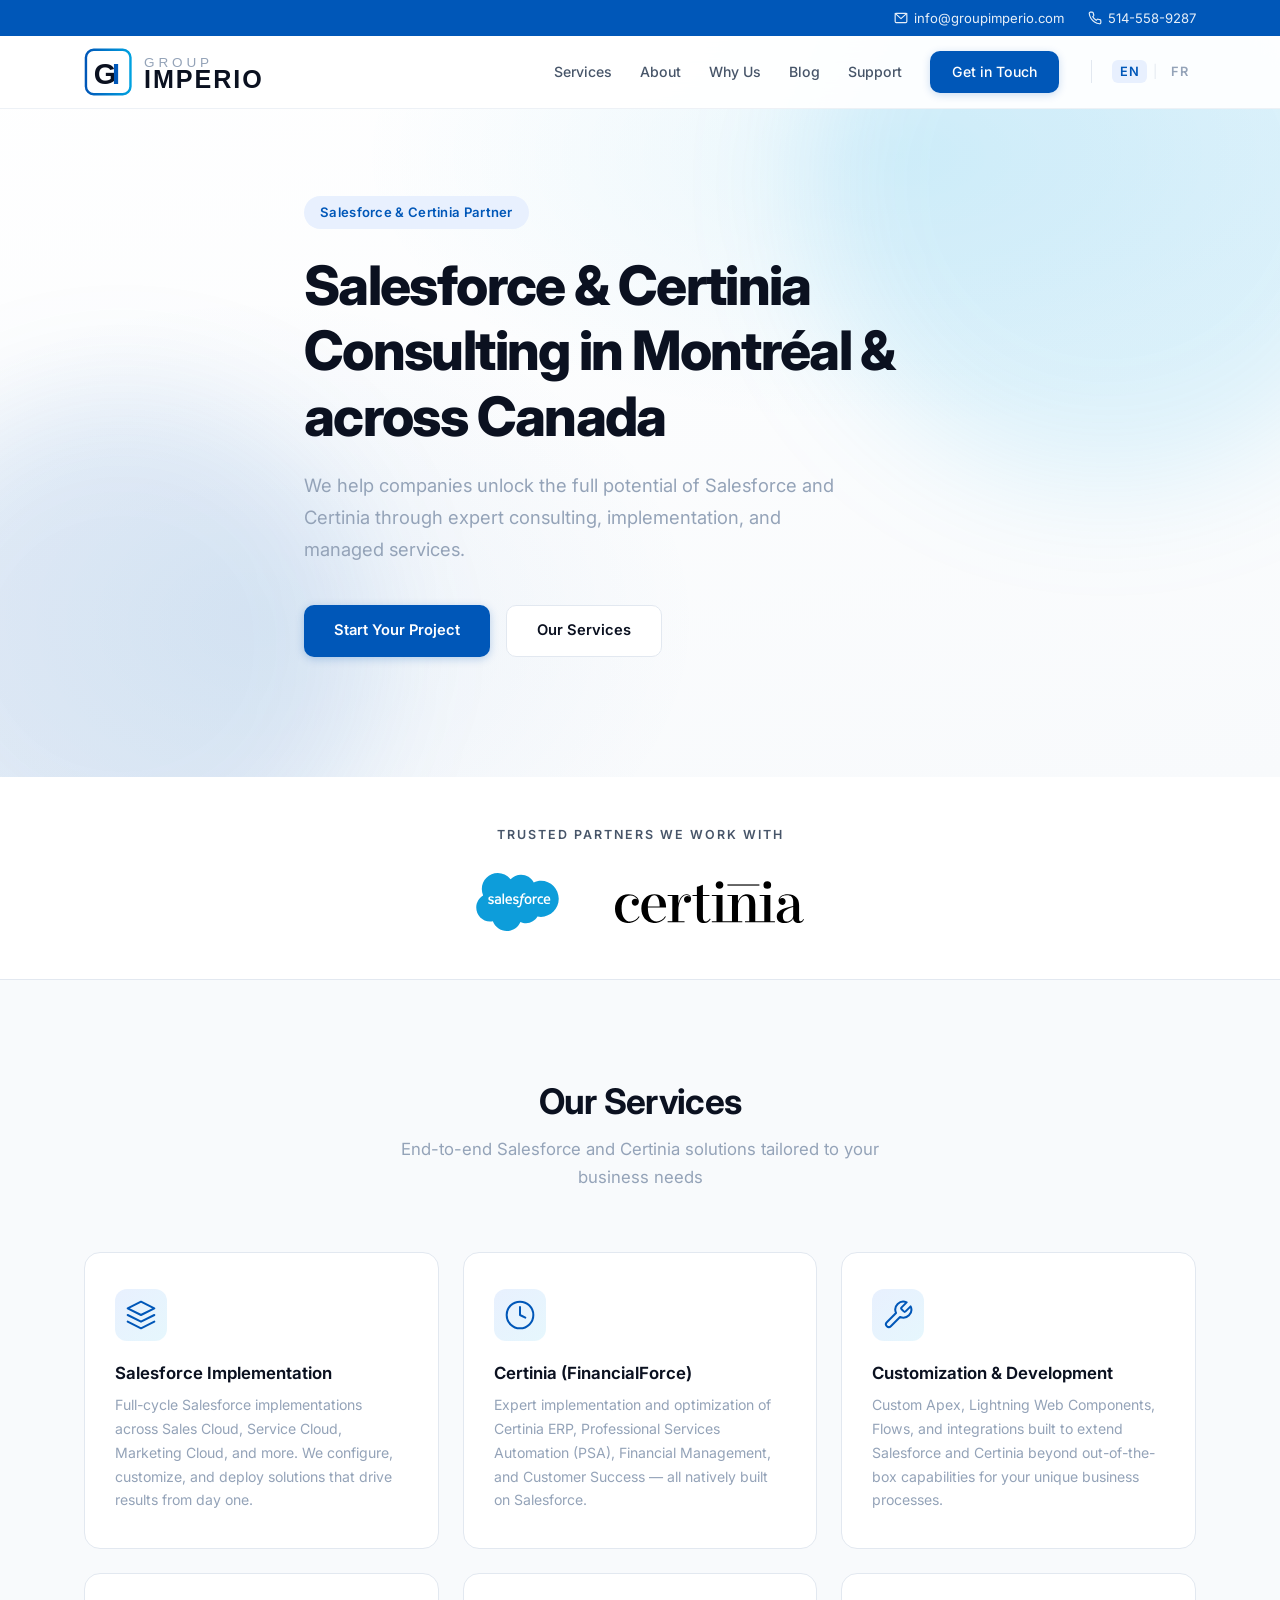
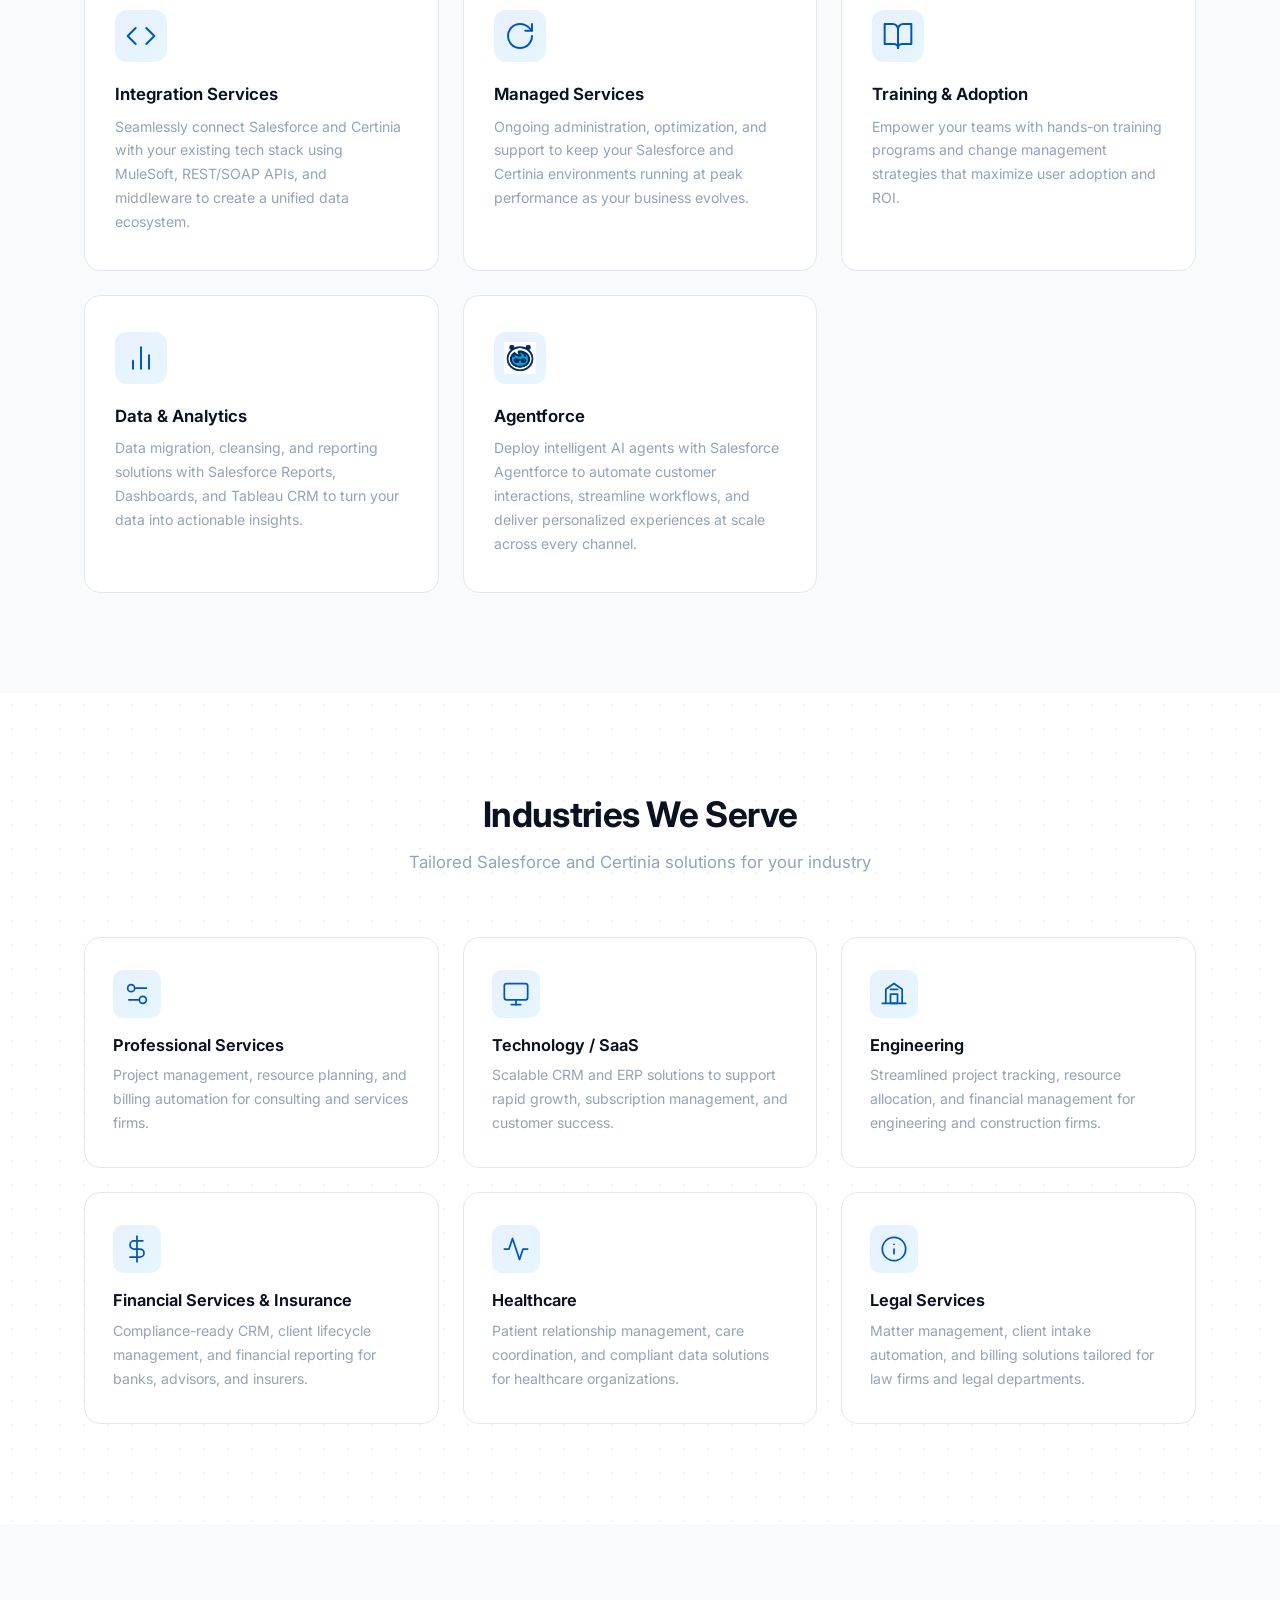
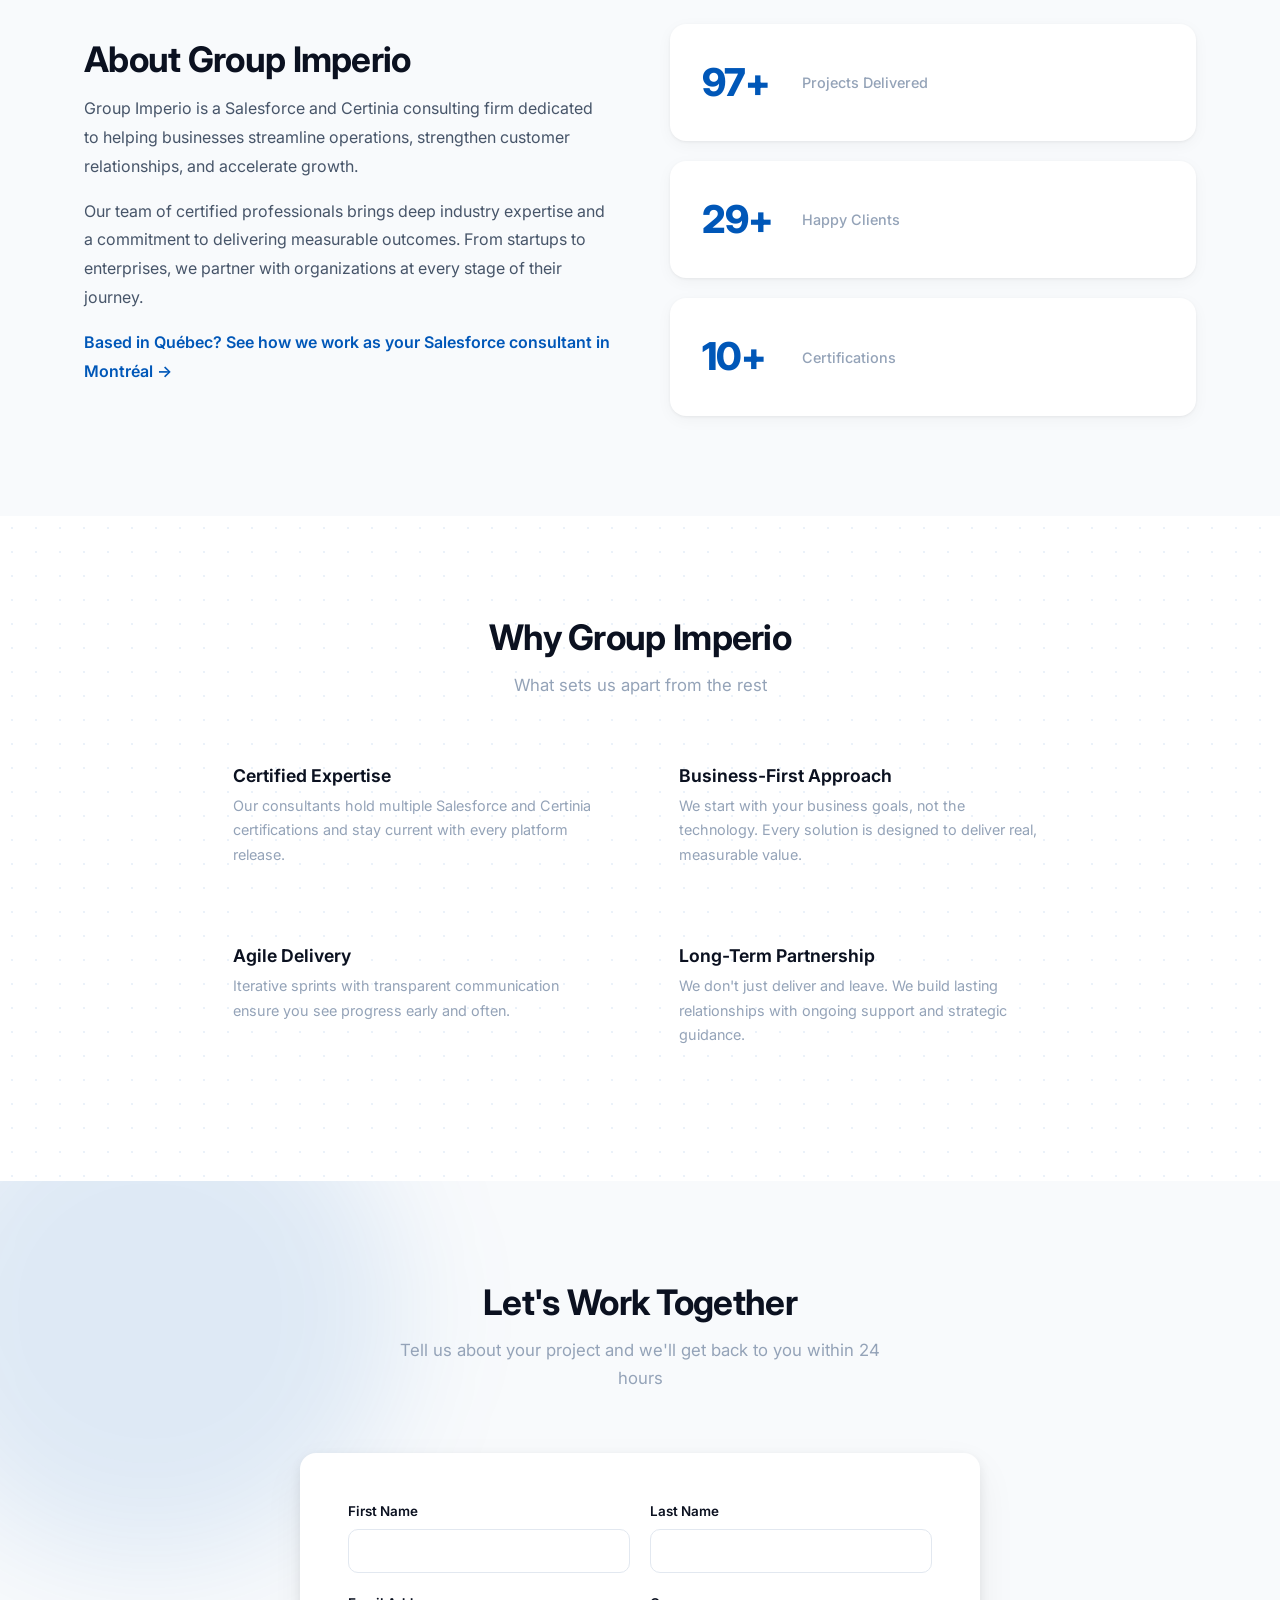
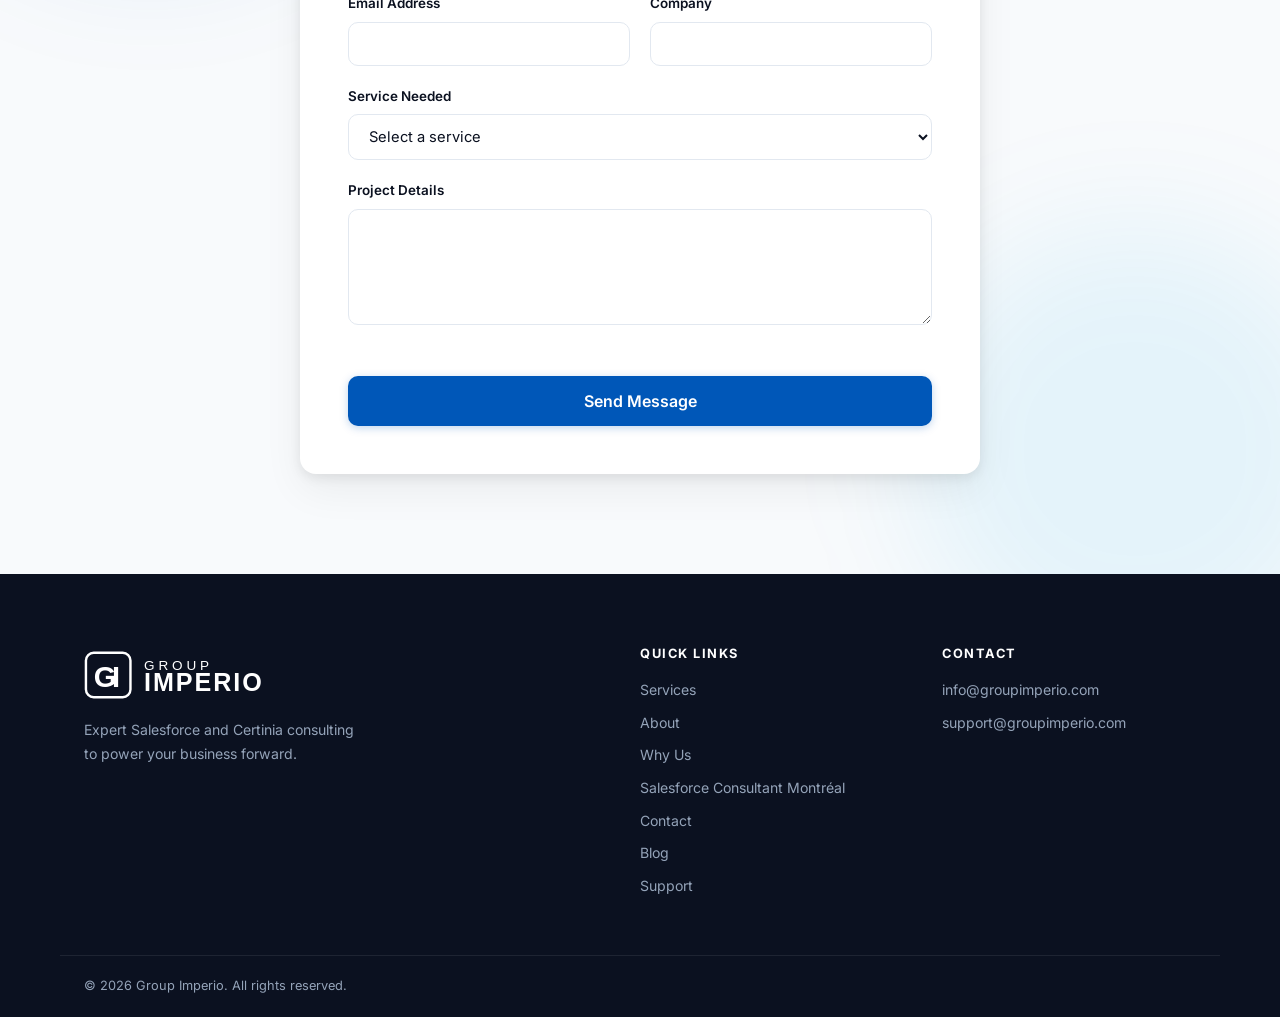
==== commit ec795bf3: "Use branded OG share image for social previews Swap og:image/twitter:image from logo.svg to the 1200" ====
--- a/index.html
+++ b/index.html
@@ -14,7 +14,10 @@
     <meta property="og:title" content="Salesforce Consultant in Montreal &amp; Canada | Group Imperio">
     <meta property="og:description" content="Salesforce &amp; Certinia consulting from Montr&eacute;al, serving clients across Canada — implementation, Agentforce, Flow/Apex and billing automation, bilingual EN/FR.">
     <meta property="og:url" content="https://groupimperio.com/">
-    <meta property="og:image" content="https://groupimperio.com/logo.svg">
+    <meta property="og:image" content="https://groupimperio.com/img/og-1200x1200.png">
+    <meta property="og:image:width" content="1200">
+    <meta property="og:image:height" content="1200">
+    <meta property="og:image:alt" content="Group Imperio — Salesforce &amp; Certinia Consulting, Montr&eacute;al, across Canada, EN/FR">
     <meta property="og:locale" content="en_CA">
     <meta property="og:locale:alternate" content="fr_CA">
 
@@ -22,7 +25,7 @@
     <meta name="twitter:card" content="summary">
     <meta name="twitter:title" content="Salesforce Consultant in Montreal &amp; Canada | Group Imperio">
     <meta name="twitter:description" content="Salesforce &amp; Certinia consulting from Montr&eacute;al, serving clients across Canada — implementation, Agentforce, Flow/Apex and billing automation, bilingual EN/FR.">
-    <meta name="twitter:image" content="https://groupimperio.com/logo.svg">
+    <meta name="twitter:image" content="https://groupimperio.com/img/og-1200x1200.png">
 
     <link rel="stylesheet" href="styles.css">
     <script src="https://www.google.com/recaptcha/api.js"></script>
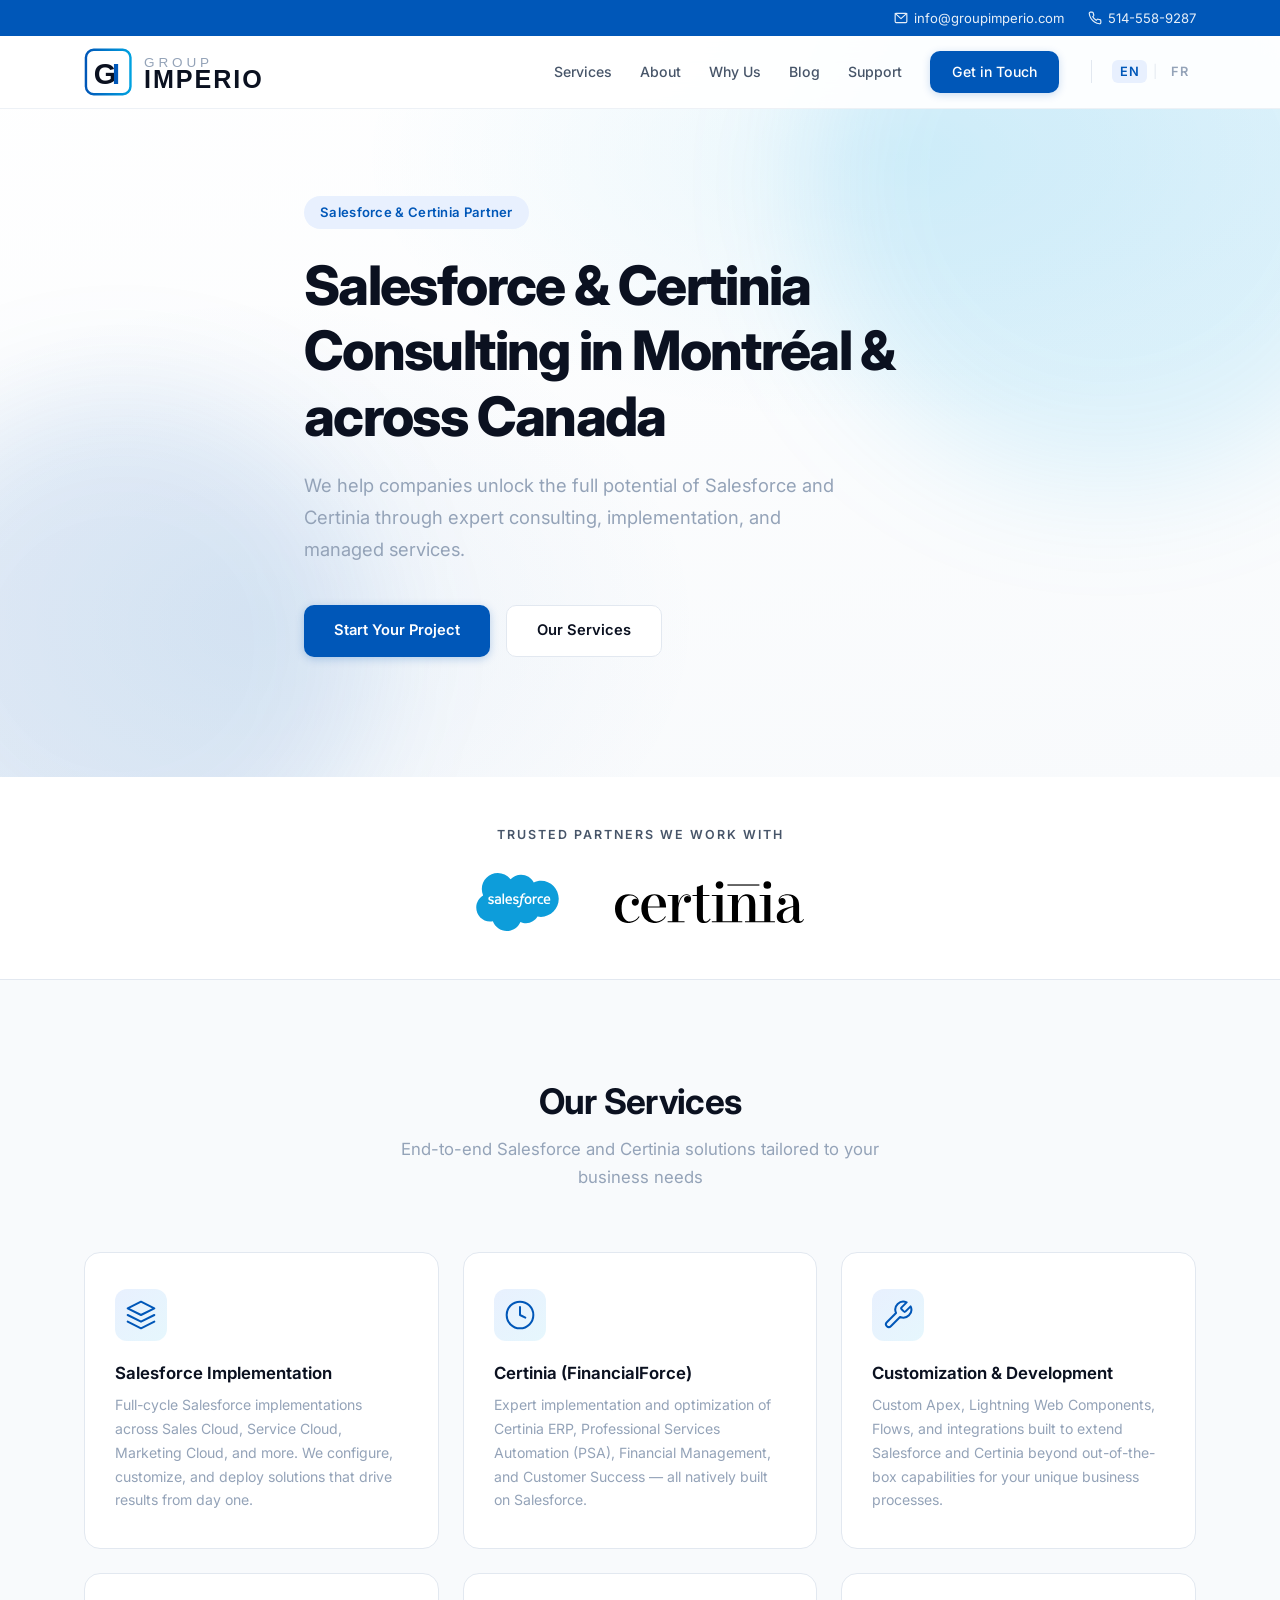
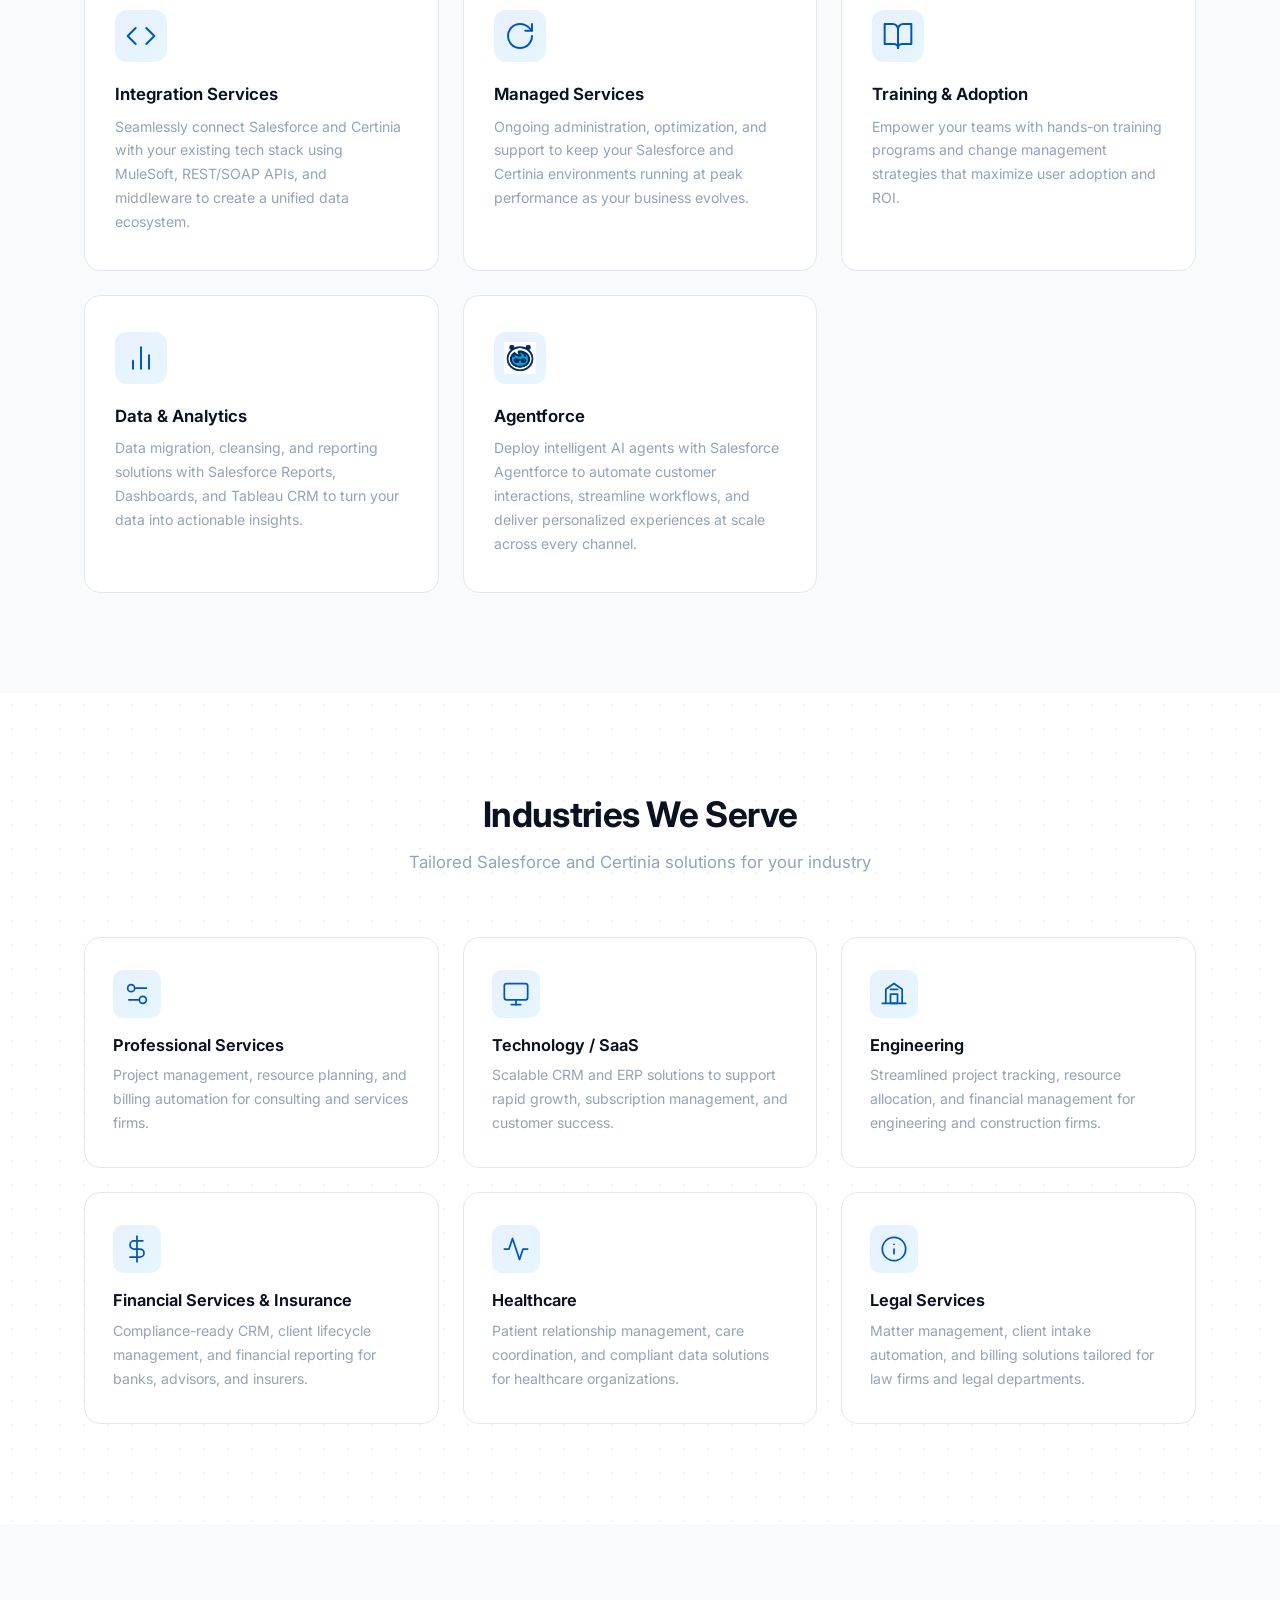
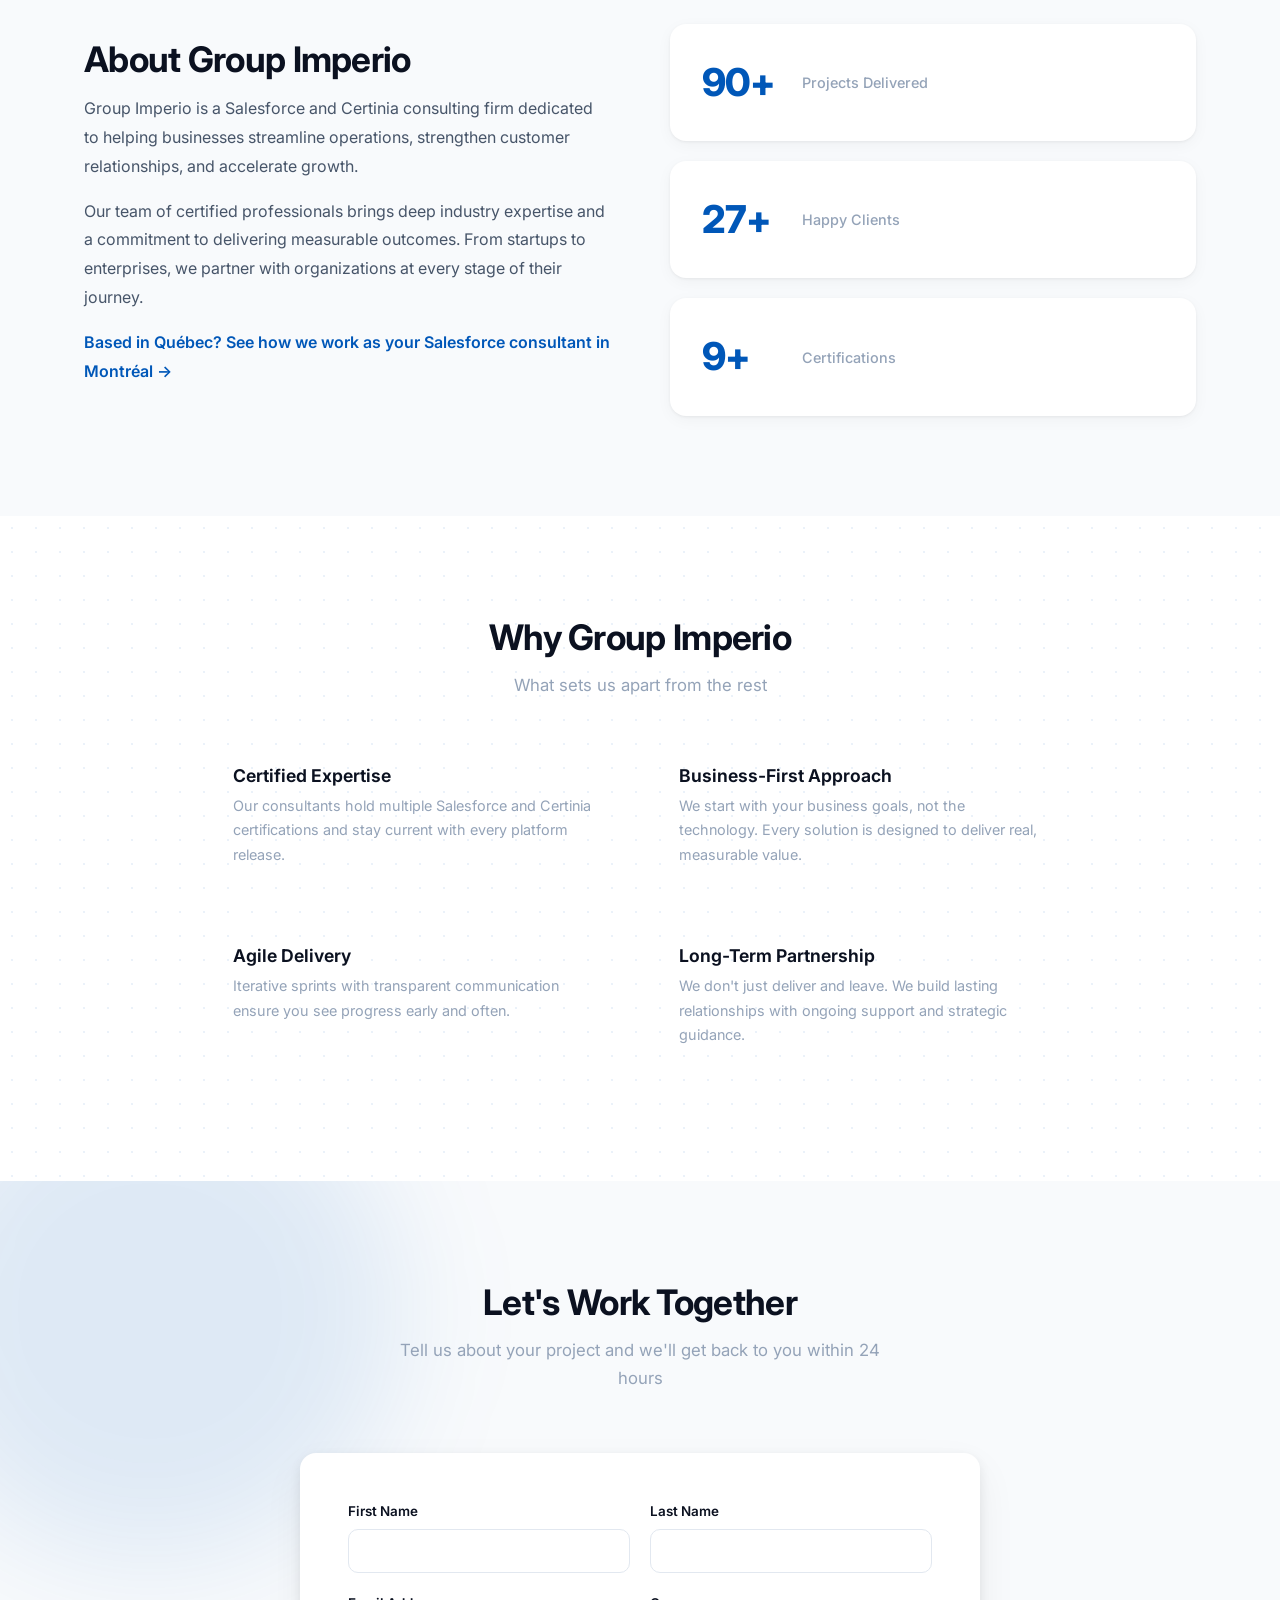
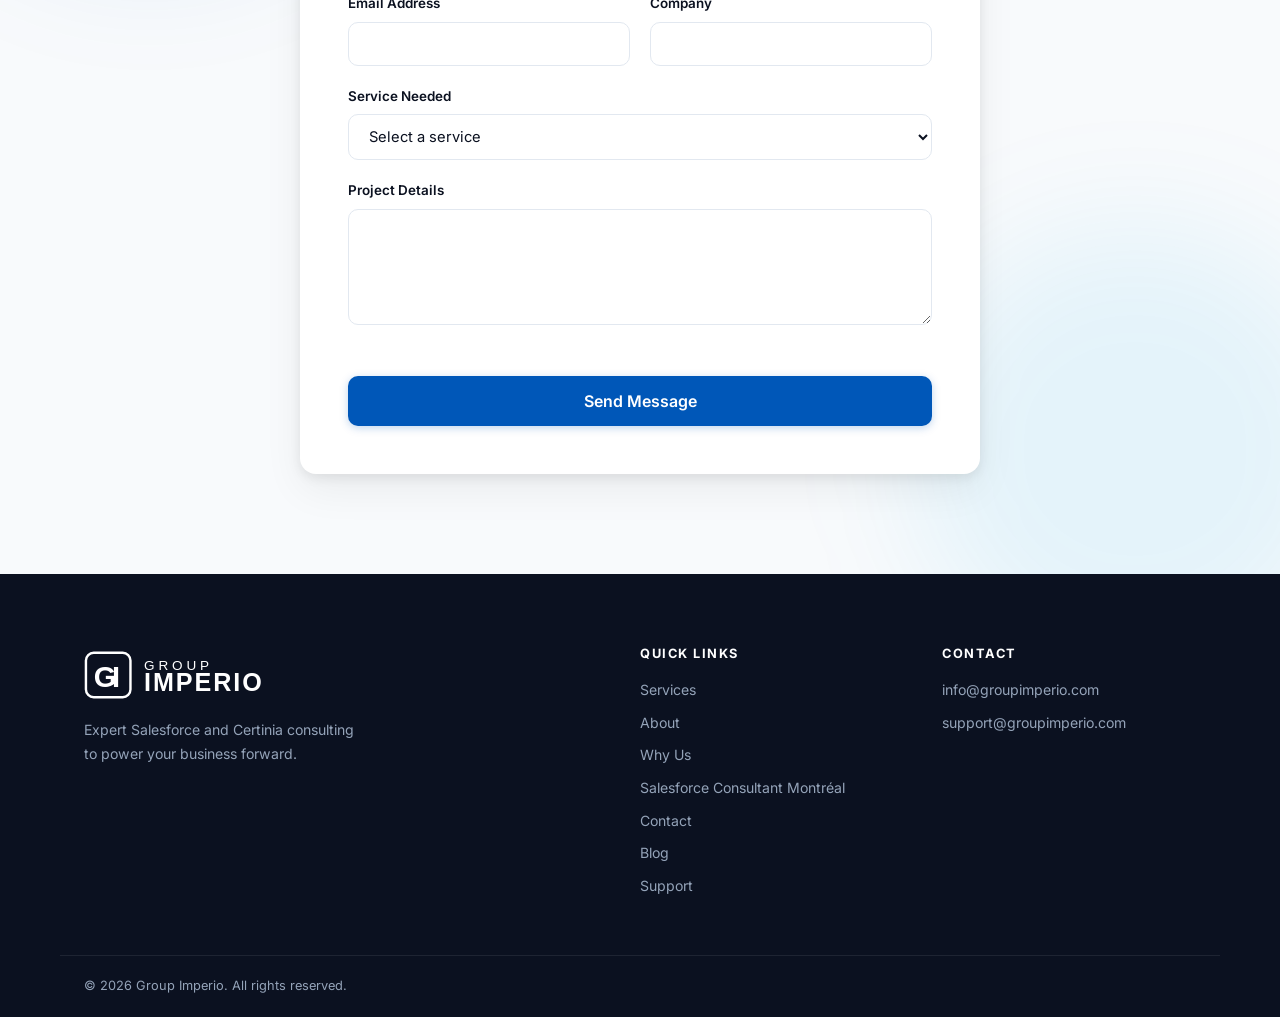
==== commit 5ebaa97d: "Align canonical host to www.groupimperio.com Site's configured GitHub Pages domain is www; apex 301-" ====
--- a/index.html
+++ b/index.html
@@ -6,15 +6,15 @@
     <meta name="viewport" content="width=device-width, initial-scale=1.0">
     <title>Salesforce Consultant in Montreal &amp; Canada | Group Imperio</title>
     <meta name="description" content="Montr&eacute;al-based Salesforce &amp; Certinia consultant serving clients across Canada — implementation, Agentforce, Flow/Apex and billing automation, in English &amp; French.">
-    <link rel="canonical" href="https://groupimperio.com/">
+    <link rel="canonical" href="https://www.groupimperio.com/">
 
     <!-- Open Graph -->
     <meta property="og:type" content="website">
     <meta property="og:site_name" content="Group Imperio">
     <meta property="og:title" content="Salesforce Consultant in Montreal &amp; Canada | Group Imperio">
     <meta property="og:description" content="Salesforce &amp; Certinia consulting from Montr&eacute;al, serving clients across Canada — implementation, Agentforce, Flow/Apex and billing automation, bilingual EN/FR.">
-    <meta property="og:url" content="https://groupimperio.com/">
-    <meta property="og:image" content="https://groupimperio.com/img/og-1200x1200.png">
+    <meta property="og:url" content="https://www.groupimperio.com/">
+    <meta property="og:image" content="https://www.groupimperio.com/img/og-1200x1200.png">
     <meta property="og:image:width" content="1200">
     <meta property="og:image:height" content="1200">
     <meta property="og:image:alt" content="Group Imperio — Salesforce &amp; Certinia Consulting, Montr&eacute;al, across Canada, EN/FR">
@@ -25,7 +25,7 @@
     <meta name="twitter:card" content="summary">
     <meta name="twitter:title" content="Salesforce Consultant in Montreal &amp; Canada | Group Imperio">
     <meta name="twitter:description" content="Salesforce &amp; Certinia consulting from Montr&eacute;al, serving clients across Canada — implementation, Agentforce, Flow/Apex and billing automation, bilingual EN/FR.">
-    <meta name="twitter:image" content="https://groupimperio.com/img/og-1200x1200.png">
+    <meta name="twitter:image" content="https://www.groupimperio.com/img/og-1200x1200.png">
 
     <link rel="stylesheet" href="styles.css">
     <script src="https://www.google.com/recaptcha/api.js"></script>
@@ -39,12 +39,12 @@
     {
       "@context": "https://schema.org",
       "@type": "ProfessionalService",
-      "@id": "https://groupimperio.com/#business",
+      "@id": "https://www.groupimperio.com/#business",
       "name": "Groupe Imperio CG Inc.",
       "alternateName": "Group Imperio",
-      "url": "https://groupimperio.com/",
-      "image": "https://groupimperio.com/logo.svg",
-      "logo": "https://groupimperio.com/logo.svg",
+      "url": "https://www.groupimperio.com/",
+      "image": "https://www.groupimperio.com/logo.svg",
+      "logo": "https://www.groupimperio.com/logo.svg",
       "email": "info@groupimperio.com",
       "telephone": "+1-514-558-9287",
       "description": "Salesforce and Certinia consulting based in Montreal, Quebec, serving clients across Canada. Services include Salesforce implementation, Certinia PSA, Agentforce, Flow and Apex development, and billing automation, delivered in English and French.",
@@ -354,7 +354,7 @@
             <form class="contact-form" action="https://webto.salesforce.com/servlet/servlet.WebToLead?encoding=UTF-8&orgId=00Dau000009foeo" method="POST">
                 <input type="hidden" name="captcha_settings" value='{"keyname":"GroupImperio","fallback":"true","orgId":"00Dau000009foeo","ts":""}'>
                 <input type="hidden" name="oid" value="00Dau000009foeo">
-                <input type="hidden" name="retURL" value="https://groupimperio.com/thankyou">
+                <input type="hidden" name="retURL" value="https://www.groupimperio.com/thankyou">
                 <div class="form-row">
                     <div class="form-group">
                         <label for="first_name" data-en="First Name" data-fr="Pr&eacute;nom">First Name</label>
